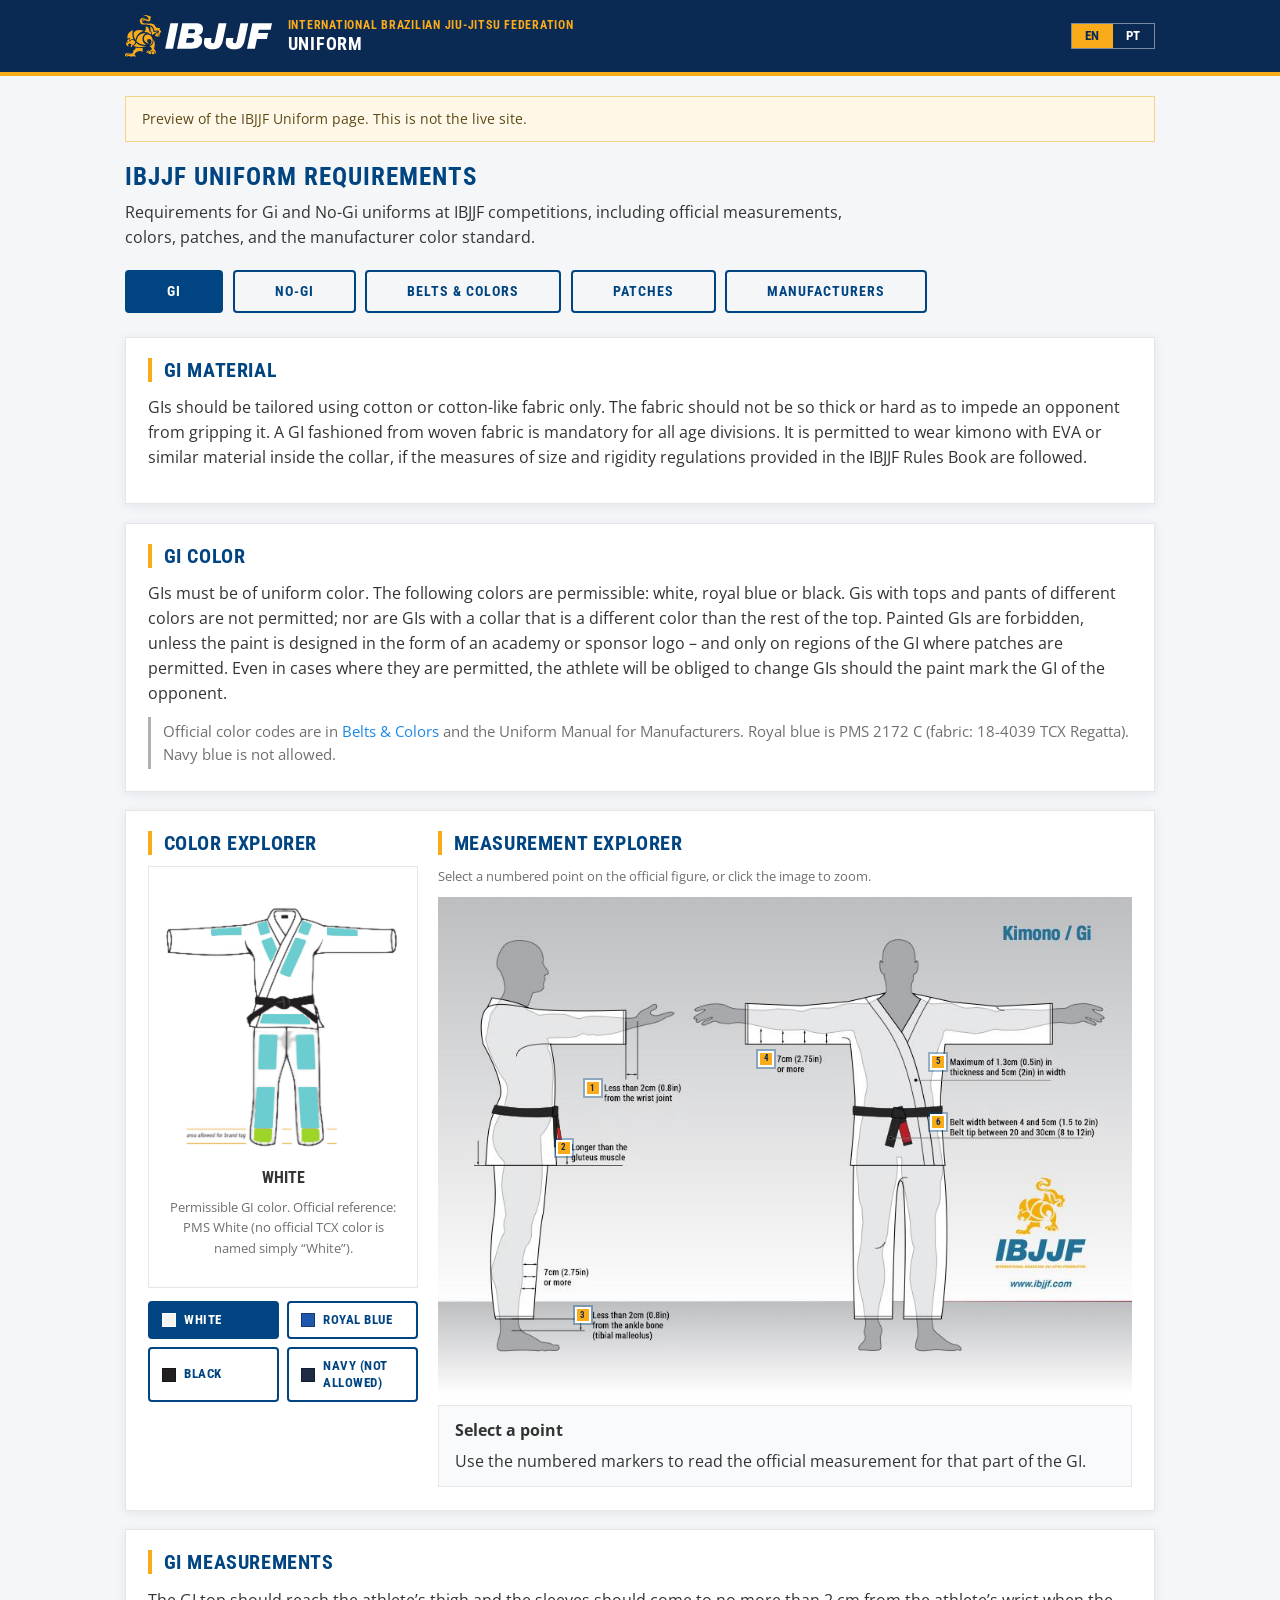
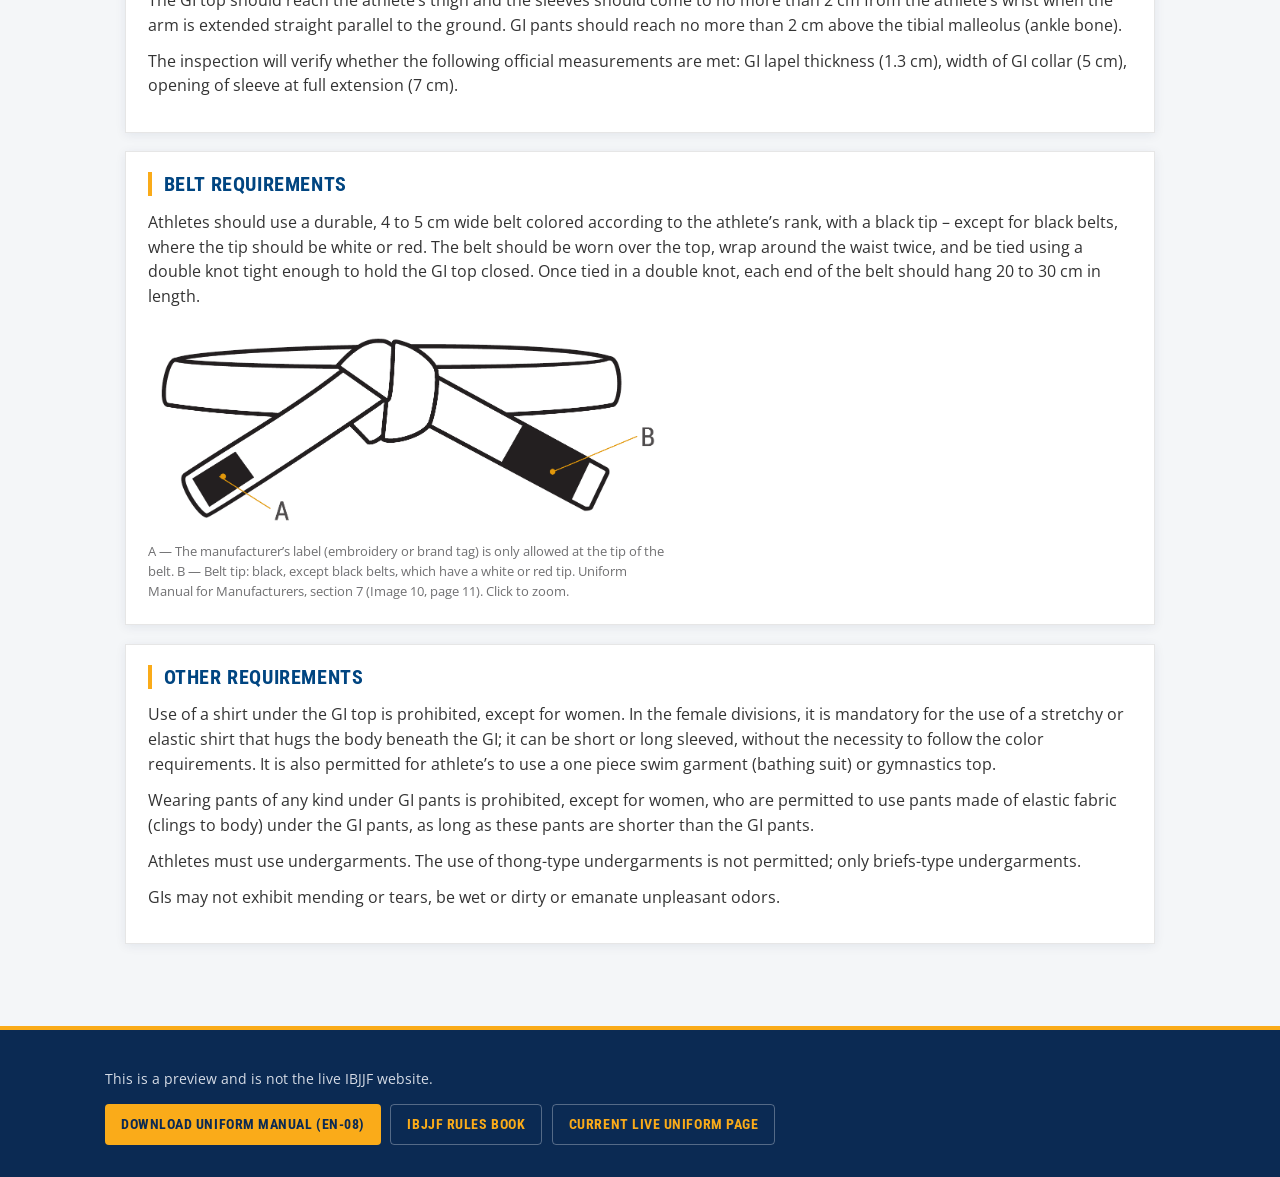
==== index.html @ 62794924 "Center the Patches figure and caption in its card" ====
<!DOCTYPE html>
<html lang="en">
<head>
  <meta charset="utf-8">
  <meta name="viewport" content="width=device-width, initial-scale=1">
  <meta name="robots" content="noindex, nofollow">
  <meta name="description" content="IBJJF Uniform Requirements for Gi and No-Gi competition, including measurements, colors, patches, and the manufacturer color standard.">
  <title>Uniform | IBJJF</title>
  <link rel="alternate" hreflang="pt-BR" href="pt/">
  <link rel="stylesheet" href="assets/fonts/fonts.css?v=20261117-1456">
  <link rel="stylesheet" href="assets/css/styles.css?v=20261117-1456">
</head>
<body>
  <a class="skip" href="#main">Skip to content</a>

  <header class="site-header">
    <div class="header-inner">
      <a class="logo" href="https://ibjjf.com/" title="IBJJF">
        <img src="assets/img/logo-ibjjf.svg?v=20261117-1456" alt="IBJJF">
      </a>
      <div class="header-brand">
        <span class="org">International Brazilian Jiu-Jitsu Federation</span>
        <span class="page">Uniform</span>
      </div>
      <div class="header-actions">
        <div class="lang-switch" role="group" aria-label="Language">
          <span class="lang is-current" lang="en" aria-current="true">EN</span>
          <a class="lang" id="lang-pt" lang="pt-BR" hreflang="pt-BR" href="pt/" title="Ver esta página em português">PT</a>
        </div>
      </div>
    </div>
  </header>

  <main id="main" class="wrap">
    <p class="banner-proto">Preview of the IBJJF Uniform page. This is not the live site.</p>

    <div class="hero">
      <h1 class="page-title">IBJJF Uniform Requirements</h1>
      <p class="lead">Requirements for Gi and No-Gi uniforms at IBJJF competitions, including official measurements, colors, patches, and the manufacturer color standard.</p>
    </div>

    <div class="tabs" role="tablist" aria-label="Uniform sections">
      <button type="button" class="tab" role="tab" data-tab="gi" aria-selected="true" aria-controls="panel-gi" id="tab-gi">Gi</button>
      <button type="button" class="tab" role="tab" data-tab="nogi" aria-selected="false" aria-controls="panel-nogi" id="tab-nogi">No-Gi</button>
      <button type="button" class="tab" role="tab" data-tab="colors" aria-selected="false" aria-controls="panel-colors" id="tab-colors">Belts &amp; Colors</button>
      <button type="button" class="tab" role="tab" data-tab="patches" aria-selected="false" aria-controls="panel-patches" id="tab-patches">Patches</button>
      <button type="button" class="tab" role="tab" data-tab="makers" aria-selected="false" aria-controls="panel-makers" id="tab-makers">Manufacturers</button>
    </div>

    <!-- GI -->
    <section class="panel is-active" id="panel-gi" role="tabpanel" aria-labelledby="tab-gi">
      <article class="card">
        <h2>GI Material</h2>
        <p class="rule">GIs should be tailored using cotton or cotton-like fabric only. The fabric should not be so thick or hard as to impede an opponent from gripping it. A GI fashioned from woven fabric is mandatory for all age divisions. It is permitted to wear kimono with EVA or similar material inside the collar, if the measures of size and rigidity regulations provided in the IBJJF Rules Book are followed.</p>
      </article>

      <article class="card">
        <h2>GI Color</h2>
        <p class="rule">GIs must be of uniform color. The following colors are permissible: white, royal blue or black. Gis with tops and pants of different colors are not permitted; nor are GIs with a collar that is a different color than the rest of the top. Painted GIs are forbidden, unless the paint is designed in the form of an academy or sponsor logo – and only on regions of the GI where patches are permitted. Even in cases where they are permitted, the athlete will be obliged to change GIs should the paint mark the GI of the opponent.</p>
        <p class="note">Official color codes are in <a href="#colors">Belts &amp; Colors</a> and the Uniform Manual for Manufacturers. Royal blue is PMS 2172 C (fabric: 18-4039 TCX Regatta). Navy blue is not allowed.</p>
      </article>

      <div class="gi-explorer" id="gi-explorers">
        <div class="color-explorer">
          <h2>Color explorer</h2>
          <div class="gi-preview" id="gi-preview">
            <div class="gi-color-stage">
              <img id="gi-color-img" src="assets/img/site/gi-patches-white.png?v=20261117-1456" alt="GI drawing in white." data-zoom="assets/img/site/gi-patches-white.png?v=20261117-1456" tabindex="0">
            </div>
            <p id="gi-color-label" style="font-family:var(--font-display);font-weight:700;text-transform:uppercase;margin:.7rem 0 0;">White</p>
            <p id="gi-color-note" class="caption">Permissible GI color. Official reference: PMS White (no official TCX color is named simply “White”).</p>
          </div>
          <div class="belt-row color-buttons">
            <button type="button" class="belt-btn white" data-gi-color="#f4f4f4" data-art="white" data-name="White" data-allowed="true" data-note="Permissible GI color. Official reference: PMS White (no official TCX color is named simply “White”)." aria-pressed="true">White</button>
            <button type="button" class="belt-btn blue" data-gi-color="#2056AE" data-art="royal" data-name="Royal Blue" data-allowed="true" data-note="Permissible GI color. Official reference: Royal Blue — PMS 2172 C (fabric: 18-4039 TCX Regatta).">Royal Blue</button>
            <button type="button" class="belt-btn black" data-gi-color="#232020" data-art="black" data-name="Black" data-allowed="true" data-note="Permissible GI color. Official reference: Pantone 19-4003 TCX Black Onyx.">Black</button>
            <button type="button" class="belt-btn navy" data-gi-color="#1F2A44" data-art="navy" data-name="Navy Blue (not allowed)" data-allowed="false" data-note="Navy blue is not allowed. Official blue is Royal Blue — PMS 2172 C.">Navy (not allowed)</button>
          </div>
        </div>

        <div class="measure-explorer">
          <h2>Measurement explorer</h2>
          <p class="caption">Select a numbered point on the official figure, or click the image to zoom.</p>
          <div class="measure-map">
            <img src="assets/img/site/gi-measurements.jpg?v=20261117-1456" alt="Official GI measurement figure: sleeve, collar, belt, jacket length and ankle distances." data-zoom="assets/img/site/gi-measurements.jpg?v=20261117-1456" tabindex="0">
            <button type="button" class="hotspot" style="left:24.01%;top:38.43%;" data-measure="wrist" aria-pressed="false" title="Sleeves at the wrist">1</button>
            <button type="button" class="hotspot" style="left:19.84%;top:50.47%;" data-measure="length" aria-pressed="false" title="Jacket length">2</button>
            <button type="button" class="hotspot" style="left:22.55%;top:84.17%;" data-measure="ankle" aria-pressed="false" title="Pants at the ankle">3</button>
            <button type="button" class="hotspot" style="left:49.04%;top:32.52%;" data-measure="sleeve" aria-pressed="false" title="Sleeve opening">4</button>
            <button type="button" class="hotspot" style="left:73.84%;top:33.15%;" data-measure="collar" aria-pressed="false" title="Collar and lapel">5</button>
            <button type="button" class="hotspot" style="left:73.84%;top:45.28%;" data-measure="belt" aria-pressed="false" title="Belt">6</button>
          </div>
          <div class="measure-detail" id="measure-detail">
            <strong id="measure-title">Select a point</strong>
            <p id="measure-text" class="rule" style="margin:.35rem 0 0;">Use the numbered markers to read the official measurement for that part of the GI.</p>
          </div>
        </div>
      </div>

      <article class="card">
        <h2>GI Measurements</h2>
        <p class="rule">The GI top should reach the athlete’s thigh and the sleeves should come to no more than 2 cm from the athlete’s wrist when the arm is extended straight parallel to the ground. GI pants should reach no more than 2 cm above the tibial malleolus (ankle bone).</p>
        <p class="rule">The inspection will verify whether the following official measurements are met: GI lapel thickness (1.3 cm), width of GI collar (5 cm), opening of sleeve at full extension (7 cm).</p>
      </article>

      <article class="card">
        <h2>Belt requirements</h2>
        <p class="rule">Athletes should use a durable, 4 to 5 cm wide belt colored according to the athlete’s rank, with a black tip – except for black belts, where the tip should be white or red. The belt should be worn over the top, wrap around the waist twice, and be tied using a double knot tight enough to hold the GI top closed. Once tied in a double knot, each end of the belt should hang 20 to 30 cm in length.</p>
        <figure class="media-fig" style="max-width:520px;margin-top:1rem;">
          <img src="assets/img/pdf/belt-manual.png?v=20261117-1456" alt="Belt knot diagram: manufacturer label only at the tip (A); black tip with white or red end (B)." data-zoom="assets/img/pdf/belt-manual.png?v=20261117-1456" tabindex="0">
          <figcaption class="caption">A — The manufacturer’s label (embroidery or brand tag) is only allowed at the tip of the belt. B — Belt tip: black, except black belts, which have a white or red tip. Uniform Manual for Manufacturers, section 7 (Image 10, page 11). Click to zoom.</figcaption>
        </figure>
      </article>

      <article class="card">
        <h2>Other Requirements</h2>
        <p class="rule">Use of a shirt under the GI top is prohibited, except for women. In the female divisions, it is mandatory for the use of a stretchy or elastic shirt that hugs the body beneath the GI; it can be short or long sleeved, without the necessity to follow the color requirements. It is also permitted for athlete’s to use a one piece swim garment (bathing suit) or gymnastics top.</p>
        <p class="rule">Wearing pants of any kind under GI pants is prohibited, except for women, who are permitted to use pants made of elastic fabric (clings to body) under the GI pants, as long as these pants are shorter than the GI pants.</p>
        <p class="rule">Athletes must use undergarments. The use of thong-type undergarments is not permitted; only briefs-type undergarments.</p>
        <p class="rule">GIs may not exhibit mending or tears, be wet or dirty or emanate unpleasant odors.</p>
      </article>
    </section>

    <!-- NO-GI -->
    <section class="panel" id="panel-nogi" role="tabpanel" aria-labelledby="tab-nogi">
      <article class="card">
        <h2>Shirts and Rash Guards</h2>
        <p class="rule">Both genders must wear a shirt of elastic material (skin tight) long enough to cover the torso all the way to the waistband of the shorts, colored black, white, or black and white, and, for colored belts (grey, yellow, orange, green, blue, purple and brown), with at least 10% of the rank color (belt) to which the athlete belongs. The rank color must be placed so that the athlete’s rank (belt) can be clearly identified whether the athlete is seen from the front or from the back. Shirts 100% the color of the athlete’s rank (belt) are also permitted.</p>
        <p class="rule">White belts: predominantly white (more than 50% of the surface); the only secondary color allowed is black.</p>
        <p class="rule">Black belts: predominantly black (more than 50% of the surface); the only secondary color allowed is white.</p>
        <p class="rule">Note: For black belts a small red area will be tolerated, but must not de-characterize the athlete’s rank color.</p>
        <p class="cite">Art. 8.1.16.</p>
      </article>

      <article class="card">
        <h2>Select a belt</h2>
        <p class="caption">Choose a rank to see the allowed No-Gi rash guard colors and the official rule for that belt.</p>
        <div class="belt-row" role="group" aria-label="Belt rank">
          <button type="button" class="belt-btn white" data-belt="white" aria-pressed="false">White</button>
          <button type="button" class="belt-btn grey" data-belt="grey" aria-pressed="false">Grey</button>
          <button type="button" class="belt-btn yellow" data-belt="yellow" aria-pressed="false">Yellow</button>
          <button type="button" class="belt-btn orange" data-belt="orange" aria-pressed="false">Orange</button>
          <button type="button" class="belt-btn green" data-belt="green" aria-pressed="false">Green</button>
          <button type="button" class="belt-btn blue" data-belt="blue" aria-pressed="true">Blue</button>
          <button type="button" class="belt-btn purple" data-belt="purple" aria-pressed="false">Purple</button>
          <button type="button" class="belt-btn brown" data-belt="brown" aria-pressed="false">Brown</button>
          <button type="button" class="belt-btn black" data-belt="black" aria-pressed="false">Black</button>
        </div>
        <div class="belt-result">
          <figure class="media-fig">
            <img id="belt-photo" class="belt-photo" src="assets/img/nogi/en_blue.jpg?v=20261117-1456" alt="Example No-Gi rash guard colors for a blue belt" data-zoom="assets/img/nogi/en_blue.jpg?v=20261117-1456" tabindex="0">
            <figcaption class="caption">Example photos. Click to zoom. Official color codes are in Belts &amp; Colors.</figcaption>
          </figure>
          <div>
            <h3 id="belt-title">Blue belt — No-Gi rash guard</h3>
            <p class="rule" id="belt-rule"></p>
            <div class="allowed-chips" id="belt-chips"></div>
          </div>
        </div>
      </article>

      <article class="card">
        <h2>Shorts length (men and women)</h2>
        <p class="rule">Shorts (men and women): must not be longer than the knee, and the bottom of the shorts must be no more than 15 cm above the middle of the knee. For kids divisions, the shorts must cover at least halfway down the thigh.</p>
        <p class="cite">Art. 8.1.16.</p>
        <div class="shorts-row" style="margin-top:1rem;">
          <figure class="media-fig">
            <img src="assets/img/site/no-gi-garment.jpg?v=20261117-1456" alt="Official No-Gi garment figure, side and back, with shorts-length measurements: must not be longer than the knee; no more than 15 cm above the middle of the knee; kids: at least halfway down the thigh." data-zoom="assets/img/site/no-gi-garment.jpg?v=20261117-1456" tabindex="0">
            <figcaption class="caption">Official IBJJF No-Gi figure. Click to zoom.</figcaption>
          </figure>
          <div>
            <h3>Shorts length</h3>
            <p class="rule">Shorts must not be longer than the knee, and the bottom of the shorts must be no more than 15 cm above the middle of the knee. For kids divisions, the shorts must cover at least halfway down the thigh.</p>
            <p class="cite">Art. 8.1.16.</p>
          </div>
        </div>
      </article>

      <div class="grid-2">
        <article class="card">
          <h2>Shorts for men</h2>
          <p class="rule">Board shorts colored black, white, black and white, and/or the color of the rank (belt) to which the athlete belongs, without pockets or with the pockets stitched completely shut, without buttons, exposed drawstrings, zippers or any form of plastic or metal that could present a risk to the opponent.</p>
          <p class="rule">Length: must not be longer than the knee, and the bottom of the shorts must be no more than 15 cm above the middle of the knee. For kids divisions, the shorts must cover at least halfway down the thigh.</p>
          <p class="rule">Also permitted are compression pants (skin-tight spats) and/or compression shorts made of elastic material (skin tight), worn beneath the shorts, in the colors black, white, black and white, and/or the color of the rank (belt) to which the athlete belongs.</p>
        </article>
        <article class="card">
          <h2>Shorts, compression shorts and pants for women</h2>
          <p class="rule">Shorts, compression pants (skin-tight spats) and/or compression shorts colored black, white, black and white, and/or the color of the rank (belt) to which the athlete belongs. The shorts must not have pockets or have the pockets stitched completely shut, must not have buttons, zippers or any kind of plastic or metal that could present a risk to the opponent.</p>
          <p class="rule">Length: must not be longer than the knee, and the bottom of the shorts must be no more than 15 cm above the middle of the knee. For kids divisions, the shorts must cover at least halfway down the thigh.</p>
        </article>
      </div>

      <article class="card">
        <h2>Fabric (Uniform Manual for Manufacturers)</h2>
        <p class="rule">Rash guards are polyester and spandex.</p>
        <p class="note">This fabric specification is from the Uniform Manual for Manufacturers. Manufacturers must match the official color standard on the rash guard’s polyester (see Belts &amp; Colors and the Manufacturers tab).</p>
      </article>
    </section>

    <!-- BELTS & COLORS -->
    <section class="panel" id="panel-colors" role="tabpanel" aria-labelledby="tab-colors">
      <article class="card">
        <h2>Official colors</h2>
        <p class="rule">Official color references are published in the Uniform Manual for Manufacturers. Royal blue is PMS 2172 C; the closest official Cotton TCX is 18-4039 TCX Regatta, used as the fabric reference. Other colors use official Pantone Fashion, Home + Interiors Cotton (TCX) codes. On-screen swatches are approximate; the physical standard is the reference.</p>
        <p class="rule">Rash guards are polyester and spandex. Manufacturers must match the official colour standard on the rash guard’s polyester, by lab dip / approval against the physical standard. Navy Blue is not allowed. White remains PMS White (no official TCX colour is named simply “White”).</p>
        <div class="swatches" style="margin-top:1rem;">
          <div class="swatch-card">
            <div class="chip-block" style="background:#f4f4f4;border:1px solid #ddd;"></div>
            <div class="meta"><p class="name">White</p><p class="code">PMS White</p></div>
          </div>
          <div class="swatch-card">
            <div class="chip-block" style="background:#2056AE;"></div>
            <div class="meta"><p class="name">Royal Blue</p><p class="code">PMS 2172 C<br>fabric: 18-4039 TCX Regatta</p></div>
          </div>
          <div class="swatch-card denied">
            <div class="chip-block" style="background:#1F2A44;"></div>
            <div class="meta"><p class="name">Navy Blue</p><p class="code">Not allowed</p></div>
          </div>
          <div class="swatch-card">
            <div class="chip-block" style="background:#232020;"></div>
            <div class="meta"><p class="name">Black Onyx</p><p class="code">19-4003 TCX</p></div>
          </div>
          <div class="swatch-card">
            <div class="chip-block" style="background:#7b7979;"></div>
            <div class="meta"><p class="name">Silent Storm (Grey)</p><p class="code">17-1508 TCX</p></div>
          </div>
          <div class="swatch-card">
            <div class="chip-block" style="background:#fabc09;"></div>
            <div class="meta"><p class="name">Spectra Yellow</p><p class="code">14-0957 TCX</p></div>
          </div>
          <div class="swatch-card">
            <div class="chip-block" style="background:#f25c19;"></div>
            <div class="meta"><p class="name">Puffin’s Bill (Orange)</p><p class="code">16-1363 TCX</p></div>
          </div>
          <div class="swatch-card">
            <div class="chip-block" style="background:#2a9949;"></div>
            <div class="meta"><p class="name">Kelly Green</p><p class="code">16-6138 TCX</p></div>
          </div>
          <div class="swatch-card">
            <div class="chip-block" style="background:#7f389f;"></div>
            <div class="meta"><p class="name">Bright Violet</p><p class="code">19-3438 TCX</p></div>
          </div>
          <div class="swatch-card">
            <div class="chip-block" style="background:#775024;"></div>
            <div class="meta"><p class="name">Monk’s Robe (Brown)</p><p class="code">18-1048 TCX</p></div>
          </div>
        </div>
        <p class="cite">Same official color standard for Gi colors (white, royal blue, black) and for No-Gi rank colors, matched on polyester for rash guards. Royal blue is PMS 2172 C (fabric: 18-4039 TCX Regatta).</p>
      </article>

      <article class="card">
        <h2>No-Gi rash guard — rules by belt</h2>
        <ul class="rules">
          <li><strong>White belts:</strong> predominantly white (more than 50% of the surface); the only secondary color allowed is black.</li>
          <li><strong>Colored belts (grey, yellow, orange, green, blue, purple and brown):</strong> black, white, or black and white, with at least 10% of the rank color, placed so the rank can be clearly identified from the front or the back. Shirts 100% the belt color are also permitted.</li>
          <li><strong>Black belts:</strong> predominantly black (more than 50% of the surface); the only secondary color allowed is white. A small red area will be tolerated, but must not de-characterize the athlete’s rank color.</li>
        </ul>
        <p class="note">Use the belt selector on the <a href="#nogi">No-Gi</a> tab to see example photos for each rank.</p>
      </article>
    </section>

    <!-- PATCHES -->
    <section class="panel" id="panel-patches" role="tabpanel" aria-labelledby="tab-patches">
      <article class="card">
        <h2>Patches</h2>
        <p class="rule">Patches may only be affixed in authorized regions of the GI, as depicted in the IBJJF Rules Book. They should be of cotton fabric and properly seamed. All patches unseamed or in unauthorized regions of the GI will be removed by the GI inspectors.</p>
        <p class="rule">The patch must be 15 cm distance from the edge of the pants.</p>
        <p class="rule">Painted GIs are forbidden, unless the paint is designed in the form of an academy or sponsor logo – and only on regions of the GI where patches are permitted. Even in cases where they are permitted, the athlete will be obliged to change GIs should the paint mark the GI of the opponent.</p>
        <figure class="media-fig" style="margin:1rem auto 0;max-width:820px;text-align:center;">
          <img src="assets/img/pdf/patches-manual.png?v=20261117-1456" alt="Manufacturer line-art of authorized patch areas, including brand-tag zone at the pants hem and 15 cm distance from the edge of the pants." data-zoom="assets/img/pdf/patches-manual.png?v=20261117-1456" tabindex="0">
          <figcaption class="caption">Line art from the Uniform Manual for Manufacturers, including the brand-tag area and the 15 cm distance from the edge of the pants. Click to zoom.</figcaption>
        </figure>
      </article>
    </section>

    <!-- MANUFACTURERS -->
    <section class="panel" id="panel-makers" role="tabpanel" aria-labelledby="tab-makers">
      <article class="card">
        <h2>Uniform Manual for Manufacturers</h2>
        <p class="rule">The manual sets construction details, labeling, patch areas, and the official color standard for approved uniforms.</p>
        <p class="rule">Rash guards are polyester and spandex. Manufacturers must match the official colour standard on the rash guard’s polyester, by lab dip / approval against the physical standard. Royal blue is PMS 2172 C (fabric: 18-4039 TCX Regatta). Other colours use official Pantone Fashion, Home + Interiors Cotton (TCX) codes. Navy Blue is not allowed. Swatches are approximate; the physical standard is the reference. White remains PMS White (no official TCX colour is named simply “White”).</p>
        <p class="note">Athlete-facing inspection measurements on the Gi tab follow the IBJJF Rules Book and the public Uniform page (lapel thickness 1.3 cm, collar width 5 cm, sleeve opening 7 cm). Construction diagrams below are from the manufacturer manual.</p>
        <p style="margin:1rem 0 0;">
          <a class="btn btn-gold" href="assets/pdf/IBJJF-manual-uniforme-EN-08-final.pdf?v=20261117-1456">Download Uniform Manual (EN-08)</a>
        </p>
      </article>

      <div class="grid-2">
        <figure class="card media-fig">
          <img src="assets/img/pdf/gi-measures-manual.png?v=20261117-1456" alt="Manufacturer GI measurement figures, side and front." data-zoom="assets/img/pdf/gi-measures-manual.png?v=20261117-1456" tabindex="0">
          <figcaption class="caption">Measurement figures from the manufacturer manual. Click to zoom.</figcaption>
        </figure>
        <figure class="card media-fig">
          <img src="assets/img/pdf/reinforcement.png?v=20261117-1456" alt="GI reinforcement construction diagram from the manufacturer manual." data-zoom="assets/img/pdf/reinforcement.png?v=20261117-1456" tabindex="0">
          <figcaption class="caption">Reinforcement. Click to zoom.</figcaption>
        </figure>
        <figure class="card media-fig">
          <img src="assets/img/pdf/pants-construction.png?v=20261117-1456" alt="GI pants construction diagram from the manufacturer manual." data-zoom="assets/img/pdf/pants-construction.png?v=20261117-1456" tabindex="0">
          <figcaption class="caption">Pants construction. Click to zoom.</figcaption>
        </figure>
        <figure class="card media-fig">
          <img src="assets/img/pdf/label-jacket.png?v=20261117-1456" alt="Required jacket label placement from the manufacturer manual." data-zoom="assets/img/pdf/label-jacket.png?v=20261117-1456" tabindex="0">
          <figcaption class="caption">Jacket label. Click to zoom.</figcaption>
        </figure>
        <figure class="card media-fig">
          <img src="assets/img/pdf/label-pants.png?v=20261117-1456" alt="Required pants label placement from the manufacturer manual." data-zoom="assets/img/pdf/label-pants.png?v=20261117-1456" tabindex="0">
          <figcaption class="caption">Pants label. Click to zoom.</figcaption>
        </figure>
        <figure class="card media-fig">
          <img src="assets/img/pdf/belt-manual.png?v=20261117-1456" alt="Belt diagram (Image 10): A is the manufacturer’s label at the tip; B is the belt tip." data-zoom="assets/img/pdf/belt-manual.png?v=20261117-1456" tabindex="0">
          <figcaption class="caption">A — The manufacturer’s label (embroidery or brand tag) is only allowed at the tip of the belt. B — Belt tip: black, except black belts, which have a white or red tip. Uniform Manual for Manufacturers, section 7 (Image 10, page 11). Click to zoom.</figcaption>
        </figure>
      </div>
    </section>
  </main>

  <footer class="site-footer">
    <div class="inner">
      <p>This is a preview and is not the live IBJJF website.</p>
      <div class="downloads">
        <a class="btn btn-gold" href="assets/pdf/IBJJF-manual-uniforme-EN-08-final.pdf?v=20261117-1456">Download Uniform Manual (EN-08)</a>
        <a class="btn btn-ghost" href="https://ibjjf.com/books-videos">IBJJF Rules Book</a>
        <a class="btn btn-ghost" href="https://ibjjf.com/uniform">Current live Uniform page</a>
      </div>
    </div>
  </footer>

  <div class="lightbox" id="lightbox" role="dialog" aria-modal="true" aria-label="Zoomed image">
    <button type="button" class="close" id="lightbox-close" aria-label="Close">&times;</button>
    <img id="lightbox-img" alt="">
  </div>

  <!-- Reviewer-only notes are in REVIEWER-NOTES.md (not linked on the page). -->
  <script src="assets/js/app.js?v=20261117-1456"></script>
</body>
</html>
---- assets/fonts/fonts.css ----
/* latin-ext */
@font-face {
  font-family: 'Open Sans';
  font-style: normal;
  font-weight: 400;
  font-stretch: 100%;
  font-display: swap;
  src: url(OpenSans-latin-ext.woff2?v=20261117-1456) format('woff2');
  unicode-range: U+0100-02BA, U+02BD-02C5, U+02C7-02CC, U+02CE-02D7, U+02DD-02FF, U+0304, U+0308, U+0329, U+1D00-1DBF, U+1E00-1E9F, U+1EF2-1EFF, U+2020, U+20A0-20AB, U+20AD-20C4, U+2113, U+2C60-2C7F, U+A720-A7FF;
}
/* latin */
@font-face {
  font-family: 'Open Sans';
  font-style: normal;
  font-weight: 400;
  font-stretch: 100%;
  font-display: swap;
  src: url(OpenSans-latin.woff2?v=20261117-1456) format('woff2');
  unicode-range: U+0000-00FF, U+0131, U+0152-0153, U+02BB-02BC, U+02C6, U+02DA, U+02DC, U+0304, U+0308, U+0329, U+2000-206F, U+20AC, U+2122, U+2191, U+2193, U+2212, U+2215, U+FEFF, U+FFFD;
}
/* latin-ext */
@font-face {
  font-family: 'Open Sans';
  font-style: normal;
  font-weight: 600;
  font-stretch: 100%;
  font-display: swap;
  src: url(OpenSans-latin-ext.woff2?v=20261117-1456) format('woff2');
  unicode-range: U+0100-02BA, U+02BD-02C5, U+02C7-02CC, U+02CE-02D7, U+02DD-02FF, U+0304, U+0308, U+0329, U+1D00-1DBF, U+1E00-1E9F, U+1EF2-1EFF, U+2020, U+20A0-20AB, U+20AD-20C4, U+2113, U+2C60-2C7F, U+A720-A7FF;
}
/* latin */
@font-face {
  font-family: 'Open Sans';
  font-style: normal;
  font-weight: 600;
  font-stretch: 100%;
  font-display: swap;
  src: url(OpenSans-latin.woff2?v=20261117-1456) format('woff2');
  unicode-range: U+0000-00FF, U+0131, U+0152-0153, U+02BB-02BC, U+02C6, U+02DA, U+02DC, U+0304, U+0308, U+0329, U+2000-206F, U+20AC, U+2122, U+2191, U+2193, U+2212, U+2215, U+FEFF, U+FFFD;
}
/* latin-ext */
@font-face {
  font-family: 'Open Sans';
  font-style: normal;
  font-weight: 700;
  font-stretch: 100%;
  font-display: swap;
  src: url(OpenSans-latin-ext.woff2?v=20261117-1456) format('woff2');
  unicode-range: U+0100-02BA, U+02BD-02C5, U+02C7-02CC, U+02CE-02D7, U+02DD-02FF, U+0304, U+0308, U+0329, U+1D00-1DBF, U+1E00-1E9F, U+1EF2-1EFF, U+2020, U+20A0-20AB, U+20AD-20C4, U+2113, U+2C60-2C7F, U+A720-A7FF;
}
/* latin */
@font-face {
  font-family: 'Open Sans';
  font-style: normal;
  font-weight: 700;
  font-stretch: 100%;
  font-display: swap;
  src: url(OpenSans-latin.woff2?v=20261117-1456) format('woff2');
  unicode-range: U+0000-00FF, U+0131, U+0152-0153, U+02BB-02BC, U+02C6, U+02DA, U+02DC, U+0304, U+0308, U+0329, U+2000-206F, U+20AC, U+2122, U+2191, U+2193, U+2212, U+2215, U+FEFF, U+FFFD;
}
/* latin-ext */
@font-face {
  font-family: 'Roboto Condensed';
  font-style: normal;
  font-weight: 400;
  font-display: swap;
  src: url(RobotoCondensed-latin-ext.woff2?v=20261117-1456) format('woff2');
  unicode-range: U+0100-02BA, U+02BD-02C5, U+02C7-02CC, U+02CE-02D7, U+02DD-02FF, U+0304, U+0308, U+0329, U+1D00-1DBF, U+1E00-1E9F, U+1EF2-1EFF, U+2020, U+20A0-20AB, U+20AD-20C4, U+2113, U+2C60-2C7F, U+A720-A7FF;
}
/* latin */
@font-face {
  font-family: 'Roboto Condensed';
  font-style: normal;
  font-weight: 400;
  font-display: swap;
  src: url(RobotoCondensed-latin.woff2?v=20261117-1456) format('woff2');
  unicode-range: U+0000-00FF, U+0131, U+0152-0153, U+02BB-02BC, U+02C6, U+02DA, U+02DC, U+0304, U+0308, U+0329, U+2000-206F, U+20AC, U+2122, U+2191, U+2193, U+2212, U+2215, U+FEFF, U+FFFD;
}
/* latin-ext */
@font-face {
  font-family: 'Roboto Condensed';
  font-style: normal;
  font-weight: 700;
  font-display: swap;
  src: url(RobotoCondensed-latin-ext.woff2?v=20261117-1456) format('woff2');
  unicode-range: U+0100-02BA, U+02BD-02C5, U+02C7-02CC, U+02CE-02D7, U+02DD-02FF, U+0304, U+0308, U+0329, U+1D00-1DBF, U+1E00-1E9F, U+1EF2-1EFF, U+2020, U+20A0-20AB, U+20AD-20C4, U+2113, U+2C60-2C7F, U+A720-A7FF;
}
/* latin */
@font-face {
  font-family: 'Roboto Condensed';
  font-style: normal;
  font-weight: 700;
  font-display: swap;
  src: url(RobotoCondensed-latin.woff2?v=20261117-1456) format('woff2');
  unicode-range: U+0000-00FF, U+0131, U+0152-0153, U+02BB-02BC, U+02C6, U+02DA, U+02DC, U+0304, U+0308, U+0329, U+2000-206F, U+20AC, U+2122, U+2191, U+2193, U+2212, U+2215, U+FEFF, U+FFFD;
}
/* latin-ext */
@font-face {
  font-family: 'Roboto Condensed';
  font-style: normal;
  font-weight: 800;
  font-display: swap;
  src: url(RobotoCondensed-latin-ext.woff2?v=20261117-1456) format('woff2');
  unicode-range: U+0100-02BA, U+02BD-02C5, U+02C7-02CC, U+02CE-02D7, U+02DD-02FF, U+0304, U+0308, U+0329, U+1D00-1DBF, U+1E00-1E9F, U+1EF2-1EFF, U+2020, U+20A0-20AB, U+20AD-20C4, U+2113, U+2C60-2C7F, U+A720-A7FF;
}
/* latin */
@font-face {
  font-family: 'Roboto Condensed';
  font-style: normal;
  font-weight: 800;
  font-display: swap;
  src: url(RobotoCondensed-latin.woff2?v=20261117-1456) format('woff2');
  unicode-range: U+0000-00FF, U+0131, U+0152-0153, U+02BB-02BC, U+02C6, U+02DA, U+02DC, U+0304, U+0308, U+0329, U+2000-206F, U+20AC, U+2122, U+2191, U+2193, U+2212, U+2215, U+FEFF, U+FFFD;
}
---- assets/css/styles.css ----
/* IBJJF Uniform page — tokens from the IBJJF design system (ibjjf.com). */
:root {
  --ibjjf-primary: #004581;
  --ibjjf-secondary: #1c88e6;
  --ibjjf-accent: #faab19;
  --ibjjf-darkest: #0b2a53;
  --ibjjf-white: #fefefe;
  --ibjjf-text: #333333;
  --ibjjf-muted: #707072;
  --ibjjf-gray: #e6e6e6;
  --ibjjf-divider: #b0b0b0;
  --ibjjf-inactive: #bebebe;
  --ibjjf-bg: #f4f6f8;
  --ibjjf-card: #ffffff;
  --container: 1070px;
  --header-h: 72px;
  --radius: 0;
  --shadow: 0 2px 10px rgba(11, 42, 83, 0.08);
  --font-display: "Roboto Condensed", "Arial Narrow", Arial, sans-serif;
  --font-body: "Open Sans", Arial, Helvetica, sans-serif;
}

*, *::before, *::after { box-sizing: border-box; }
html { scroll-behavior: smooth; }
body {
  margin: 0;
  background: var(--ibjjf-bg);
  color: var(--ibjjf-text);
  font-family: var(--font-body);
  font-size: 1rem;
  line-height: 1.55;
}
img { max-width: 100%; height: auto; display: block; }
button, select { font: inherit; }
a { color: var(--ibjjf-secondary); text-decoration: none; }
a:hover { text-decoration: underline; }

.skip {
  position: absolute; left: -999px; top: 0;
  background: var(--ibjjf-darkest); color: #fff; padding: .5rem 1rem; z-index: 200;
}
.skip:focus { left: 8px; top: 8px; }

/* Header: sticky navy, 4px gold bottom */
.site-header {
  position: sticky; top: 0; z-index: 50;
  background: var(--ibjjf-darkest);
  border-bottom: 4px solid var(--ibjjf-accent);
  color: var(--ibjjf-white);
}
.header-inner {
  max-width: var(--container);
  margin: 0 auto;
  min-height: var(--header-h);
  display: flex; align-items: center; gap: 1rem;
  padding: .65rem 1.25rem;
}
.logo { display: flex; align-items: center; flex-shrink: 0; }
.logo img { height: 42px; width: auto; }
.header-brand { display: flex; flex-direction: column; line-height: 1.15; }
.header-brand .org {
  font-family: var(--font-display);
  font-weight: 700; letter-spacing: .06em; font-size: .78rem;
  color: var(--ibjjf-accent); text-transform: uppercase;
}
.header-brand .page {
  font-family: var(--font-display);
  font-weight: 700; font-size: 1.15rem; letter-spacing: .04em;
  text-transform: uppercase; color: #fff;
}
.header-actions { margin-left: auto; display: flex; align-items: center; gap: .75rem; flex-wrap: wrap; }

.chip {
  display: inline-flex; align-items: center; gap: .35rem;
  background: rgba(254,254,254,.1);
  border: 1px solid rgba(254,254,254,.25);
  color: #fff; border-radius: 0;
  padding: .28rem .75rem;
  font-family: var(--font-display);
  font-size: .8rem; font-weight: 700; letter-spacing: .03em;
  text-transform: uppercase;
}


.wrap { max-width: var(--container); margin: 0 auto; padding: 1.25rem 1.25rem 3rem; }

.hero { margin: .5rem 0 1.25rem; }
.page-title {
  font-family: var(--font-display);
  font-weight: 700; font-size: 25px; line-height: 1.2;
  letter-spacing: .04em; text-transform: uppercase;
  color: var(--ibjjf-primary); margin: 0 0 .5rem;
}
.lead { margin: 0 0 1rem; color: var(--ibjjf-text); max-width: 46rem; }
.lead .muted { color: var(--ibjjf-muted); }

.banner-proto {
  background: #fff8e8; border: 1px solid #f0d48a; border-radius: 0;
  padding: .7rem 1rem; font-size: .88rem; color: #5a4a16; margin: 0 0 1.25rem;
}

/* Tabs: same look as the site's outline buttons (.btn-outline-primary on ibjjf.com) */
.tabs {
  display: flex; flex-wrap: wrap; gap: .6rem;
  margin: 0 0 1.5rem;
}
.tab {
  appearance: none; cursor: pointer; white-space: nowrap;
  display: inline-block; text-align: center; vertical-align: middle;
  background: transparent; color: var(--ibjjf-primary);
  border: 2px solid var(--ibjjf-primary); border-radius: 4px;
  padding: 9px 40px;
  font-family: var(--font-display); font-weight: 700; font-size: .875rem; line-height: 1.5;
  letter-spacing: 1px; text-transform: uppercase;
  transition: color .15s ease-in-out, background-color .15s ease-in-out, border-color .15s ease-in-out, box-shadow .15s ease-in-out;
}
.tab:hover, .tab[aria-selected="true"] { background-color: var(--ibjjf-primary); color: #fefefe; border-color: var(--ibjjf-primary); }
.tab:focus { outline: 0; box-shadow: 0 0 0 .2rem rgba(0,69,129,.25); }

.panel { display: none; }
.panel.is-active { display: block; }

.card {
  background: var(--ibjjf-card);
  border: 1px solid var(--ibjjf-gray);
  border-radius: 0;
  box-shadow: var(--shadow);
  padding: 1.25rem 1.4rem 1.4rem;
  margin: 0 0 1.15rem;
}
h2 {
  font-family: var(--font-display);
  font-weight: 700; font-size: 1.25rem; line-height: 1.2;
  letter-spacing: .03em; text-transform: uppercase;
  color: var(--ibjjf-primary);
  border-left: 4px solid var(--ibjjf-accent);
  padding-left: .7rem; margin: 0 0 .85rem;
}
h3 {
  font-family: var(--font-display);
  font-weight: 700; font-size: 1.05rem; line-height: 1.2;
  letter-spacing: .03em; text-transform: uppercase;
  color: var(--ibjjf-darkest); margin: 1.1rem 0 .5rem;
}
.rule { margin: 0 0 .7rem; }
ul.rules, ol.rules { margin: 0 0 .85rem; padding-left: 1.2rem; }
ul.rules li, ol.rules li { margin: 0 0 .4rem; }
.note {
  font-size: .92rem; color: var(--ibjjf-muted);
  border-left: 3px solid var(--ibjjf-divider);
  padding: .2rem 0 .2rem .75rem; margin: .6rem 0 0;
}
.cite { font-size: .82rem; color: var(--ibjjf-muted); margin: .6rem 0 0; }


/* Layout helpers */
.grid-2 { display: grid; grid-template-columns: 1fr 1fr; gap: 1.15rem; }
.grid-3 { display: grid; grid-template-columns: 1fr 1fr 1fr; gap: 1rem; }
.media-fig { margin: 0; }
.media-fig img, .media-fig svg { width: 100%; border-radius: 0; background: #fff; cursor: zoom-in; }
.caption { font-size: .82rem; color: var(--ibjjf-muted); margin-top: .4rem; }

/* Belt selector */
.belt-row {
  display: grid; grid-template-columns: repeat(3, minmax(0, 1fr)); gap: .5rem; margin: 0 0 1rem;
}
.color-buttons { grid-template-columns: repeat(2, minmax(0, 1fr)); }
@media (min-width: 1040px) {
  .belt-row:not(.color-buttons) { grid-template-columns: repeat(9, minmax(0, 1fr)); }
}
.belt-btn {
  --sw: transparent;
  appearance: none; cursor: pointer;
  display: flex; align-items: center; justify-content: flex-start; gap: .5rem; text-align: left;
  width: 100%; min-width: 0; white-space: nowrap; overflow: hidden;
  background: transparent; color: var(--ibjjf-primary);
  border: 2px solid var(--ibjjf-primary); border-radius: 4px;
  padding: 9px 0 9px 12px;
  font-family: var(--font-display); font-weight: 700; font-size: .8125rem; line-height: 1.5;
  letter-spacing: .5px; text-transform: uppercase;
  transition: color .15s ease-in-out, background-color .15s ease-in-out, border-color .15s ease-in-out, box-shadow .15s ease-in-out;
}
.belt-btn::before {
  content: ""; flex: 0 0 auto; width: 14px; height: 14px;
  background: var(--sw); border: 1px solid rgba(0,0,0,.35);
}
.belt-btn:hover, .belt-btn[aria-pressed="true"] { background-color: var(--ibjjf-primary); color: #fefefe; border-color: var(--ibjjf-primary); }
.belt-btn:hover::before, .belt-btn[aria-pressed="true"]::before { border-color: rgba(255,255,255,.75); }
.belt-btn:focus { outline: 0; box-shadow: 0 0 0 .2rem rgba(0,69,129,.25); }
.belt-btn.white { --sw: #f4f4f4; }
.belt-btn.grey { --sw: #7b7979; }
.belt-btn.yellow { --sw: #fabc09; }
.belt-btn.orange { --sw: #f25c19; }
.belt-btn.green { --sw: #2a9949; }
.belt-btn.blue { --sw: #2056AE; }
.belt-btn.purple { --sw: #7f389f; }
.belt-btn.brown { --sw: #775024; }
.belt-btn.black { --sw: #232020; }
.belt-btn.navy { --sw: #1F2A44; }

.belt-result { display: grid; grid-template-columns: 280px 1fr; gap: 1.15rem; align-items: start; }
.belt-photo { border: 1px solid var(--ibjjf-gray); border-radius: 0; overflow: hidden; background: #fff; cursor: zoom-in; }
.belt-photo img { width: 100%; }
.allowed-chips { display: flex; flex-wrap: wrap; gap: .4rem; margin: .6rem 0 0; }
.color-chip {
  display: inline-flex; align-items: center; gap: .4rem;
  border: 1px solid var(--ibjjf-divider); border-radius: 0;
  padding: .2rem .65rem .2rem .25rem;
  font-family: var(--font-display); font-size: .8rem; font-weight: 700;
  letter-spacing: .03em; text-transform: uppercase; color: var(--ibjjf-darkest);
  background: #fff;
}
.color-chip i {
  width: 16px; height: 16px; border-radius: 0; display: inline-block;
  border: 1px solid rgba(0,0,0,.15);
}
.tcx { font-family: var(--font-display); font-size: .85rem; color: var(--ibjjf-muted); }

/* Official color swatches */
.swatches { display: grid; grid-template-columns: repeat(4, 1fr); gap: .75rem; }
.swatch-card {
  background: #fff; border: 1px solid var(--ibjjf-gray); border-radius: 0;
  overflow: hidden; padding: 0 0 .7rem;
}
.swatch-card .chip-block { height: 72px; border-bottom: 1px solid var(--ibjjf-gray); }
.swatch-card .meta { padding: .55rem .7rem 0; }
.swatch-card .name { font-family: var(--font-display); font-weight: 700; text-transform: uppercase; font-size: .9rem; color: var(--ibjjf-darkest); margin: 0; }
.swatch-card .code { font-size: .78rem; color: var(--ibjjf-muted); margin: .15rem 0 0; }
.swatch-card.denied .chip-block { position: relative; }
.swatch-card.denied .chip-block::after {
  content: "NOT ALLOWED";
  position: absolute; left: 0; right: 0; bottom: 0; top: auto;
  display: flex; align-items: center; justify-content: center;
  padding: .22rem .3rem;
  font-family: var(--font-display); font-weight: 700; letter-spacing: .08em;
  color: #fff; background: rgba(120, 16, 16, .92); font-size: .72rem;
}

/* Gi explorer: narrow color card (~270px) + wide measurement column, headings aligned */
.gi-explorer {
  display: grid;
  grid-template-columns: 270px minmax(0, 1fr);
  gap: 1.25rem;
  align-items: start;
  background: var(--ibjjf-card);
  border: 1px solid var(--ibjjf-gray);
  border-radius: 0;
  box-shadow: var(--shadow);
  padding: 1.25rem 1.4rem 1.4rem;
  margin: 0 0 1.15rem;
}
.gi-explorer > div > h2 { margin: 0 0 .65rem; }
.measure-explorer > .caption { margin: 0 0 .7rem; }
.gi-preview {
  background: #fff; border: 1px solid var(--ibjjf-gray); border-radius: 0;
  padding: .85rem .75rem 1rem; text-align: center;
}
.gi-preview svg { width: 100%; max-width: 220px; margin: 0 auto; height: auto; }
.gi-preview .gi-color-stage { border: 0; border-radius: 0; background: transparent; overflow: visible; }
.gi-preview .gi-color-stage img { width: 100%; height: auto; display: block; cursor: zoom-in; }
.gi-explorer .color-buttons { margin-top: .8rem; }
.measure-map { position: relative; }
.measure-map img { width: 100%; cursor: zoom-in; }
.hotspot {
  position: absolute; width: 16px; height: 16px; border-radius: 0;
  background: var(--ibjjf-accent); color: var(--ibjjf-darkest);
  border: 2px solid #fff; box-shadow: 0 0 0 2px rgba(0,69,129,.35);
  font-family: var(--font-display); font-weight: 700; font-size: .55rem;
  line-height: 1;
  display: flex; align-items: center; justify-content: center;
  cursor: pointer; padding: 0; box-sizing: border-box;
  transform: translate(calc(-100% - 4px), -50%);
}
.hotspot:hover, .hotspot[aria-pressed="true"] { background: var(--ibjjf-primary); color: #fff; }
.measure-detail {
  background: #f8fafc; border: 1px solid var(--ibjjf-gray);
  border-radius: 0; padding: .8rem 1rem; min-height: 4.5rem; margin-top: .7rem;
}

/* Lightbox */
.lightbox {
  position: fixed; inset: 0; background: rgba(11,42,83,.86);
  display: none; align-items: center; justify-content: center;
  z-index: 100; padding: 2rem;
}
.lightbox.is-open { display: flex; }
.lightbox img, .lightbox .lb-svg { max-width: min(1100px, 94vw); max-height: 90vh; background: #fff; border-radius: 0; }
.lightbox .close {
  position: absolute; top: 12px; right: 16px;
  background: transparent; border: 0; color: #fff;
  font-size: 2rem; cursor: pointer; line-height: 1;
}

/* Footer */
.site-footer {
  background: var(--ibjjf-darkest); color: #d6dce6;
  padding: 1.5rem 1.25rem 2rem; margin-top: 1rem;
  border-top: 4px solid var(--ibjjf-accent);
  font-size: .88rem;
}
.site-footer .inner { max-width: var(--container); margin: 0 auto; }
.site-footer a { color: var(--ibjjf-accent); }
.downloads { display: flex; flex-wrap: wrap; gap: .6rem; margin: .8rem 0 0; }
.btn {
  display: inline-flex; align-items: center; gap: .4rem;
  background: var(--ibjjf-primary); color: #fff;
  border: 0; border-radius: 4px; padding: .55rem 1rem;
  font-family: var(--font-display); font-weight: 700;
  letter-spacing: .04em; text-transform: uppercase; font-size: .85rem;
  cursor: pointer; text-decoration: none;
}
.btn:hover { background: var(--ibjjf-secondary); text-decoration: none; color: #fff; }
.btn-gold { background: var(--ibjjf-accent); color: var(--ibjjf-darkest); }
.btn-gold:hover { background: #ffc14a; color: var(--ibjjf-darkest); }
.btn-ghost { background: transparent; border: 1px solid rgba(255,255,255,.3); color: #fff; }

@media (max-width: 768px) {
  .grid-2, .grid-3, .belt-result, .gi-explorer { grid-template-columns: 1fr; }
  .swatches { grid-template-columns: 1fr 1fr; }
  .header-brand .page { font-size: 1rem; }
  .header-inner { flex-wrap: wrap; }
  .header-actions { width: 100%; margin-left: 0; }
  .page-title { font-size: 22px; }
  .tab { padding: 9px 20px; }
  .belt-btn { padding: 9px 0 9px 10px; gap: .4rem; }
}
@media (max-width: 576px) {
  .swatches { grid-template-columns: 1fr 1fr; }
  .wrap { padding: 1rem 0.85rem 2.5rem; }
}

.visually-hidden {
  position: absolute !important; width: 1px; height: 1px;
  padding: 0; margin: -1px; overflow: hidden; clip: rect(0,0,0,0); border: 0;
}

.gi-preview.denied { outline: 2px solid #a11; background: #fff5f5; }
.gi-preview.denied #gi-color-label { color: #a11; }
.toolbar-row { display: flex; flex-wrap: wrap; gap: .6rem; align-items: center; margin: 0 0 1rem; }

.site-footer a.btn { color: #fff; }
.site-footer a.btn-gold { color: var(--ibjjf-darkest); }
.site-footer a.btn-gold:hover { color: var(--ibjjf-darkest); }
.site-footer a.btn-ghost { color: var(--ibjjf-accent); }
.site-footer a.btn-ghost:hover { color: #fff; }

@media (max-width: 768px) {
  .header-brand .org { display: none; }
  .logo img { height: 36px; }
  .header-inner { gap: .65rem; padding: .55rem 1rem; }
  .tabs { padding-bottom: 0; }
}

.gi-color-stage { background:#fff; overflow:hidden; }
.gi-color-stage img { width:100%; cursor:zoom-in; display:block; }
.patch-legend { margin:.85rem 0 0; background:#f8fafc; border:1px solid var(--ibjjf-gray); border-radius: 0; padding:.85rem 1rem 1rem; }
.patch-legend h3 { margin-top:0; }
.legend-row { display:flex; flex-wrap:wrap; gap:.7rem 1.2rem; margin:0 0 .7rem; }
.legend-item { display:flex; align-items:flex-start; gap:.5rem; font-size:.92rem; max-width:24rem; }
.legend-item .sw { width:22px; height:22px; border-radius: 0; border:1px solid rgba(0,0,0,.15); flex-shrink:0; margin-top:.15rem; }
.shorts-row { display:grid; grid-template-columns: 1.15fr .85fr; gap:1.15rem; align-items:start; }
@media (max-width: 768px) {
  .shorts-row { grid-template-columns: 1fr; }
}

@media (max-width: 576px) {
  .hotspot { width: 14px; height: 14px; font-size: .5rem; }
  /* Invisible 44px tap target, extending left/up/down so it never covers the label text. */
  .hotspot::after {
    content: "";
    position: absolute;
    right: -2px;
    top: 50%;
    width: 44px;
    height: 44px;
    transform: translateY(-50%);
  }
}

/* Language switch (EN | PT) */
.lang-switch { display: inline-flex; border: 1px solid rgba(254,254,254,.45); border-radius: 0; overflow: hidden; }
.lang-switch .lang {
  font-family: var(--font-display); font-weight: 700; font-size: .8rem; letter-spacing: .06em;
  padding: .28rem .8rem; color: var(--ibjjf-white); line-height: 1.2;
}
.lang-switch .lang.is-current { background: var(--ibjjf-accent); color: var(--ibjjf-darkest); }
.lang-switch a.lang:hover { background: rgba(254,254,254,.15); text-decoration: none; color: #fff; }
@media (max-width: 768px) {
  .header-inner { flex-wrap: nowrap; }
  .header-actions { width: auto; margin-left: auto; }
}

/* Gi color buttons: equal 2x2 grid; long labels wrap instead of being cut */
.color-buttons .belt-btn { white-space: normal; line-height: 1.25; }
@media (max-width: 380px) {
  .belt-row:not(.color-buttons) .belt-btn { font-size: .75rem; letter-spacing: 0; gap: .35rem; padding-left: 8px; }
}

/* No-Gi / official colors: 10 cards = 2 even rows of 5 on desktop, even 2-column grid on mobile */
.swatches { grid-template-columns: repeat(5, minmax(0, 1fr)); align-items: stretch; }
.swatch-card { display: flex; flex-direction: column; min-width: 0; }
.swatch-card .meta { padding: .55rem .6rem 0; min-width: 0; }
.swatch-card .name { font-size: .84rem; line-height: 1.2; letter-spacing: 0; overflow-wrap: anywhere; }
.swatch-card .code { font-size: .74rem; line-height: 1.3; overflow-wrap: anywhere; }
.swatch-card.denied .chip-block::after { font-size: .62rem; letter-spacing: .04em; white-space: nowrap; }
@media (max-width: 768px) {
  .swatches { grid-template-columns: repeat(2, minmax(0, 1fr)); }
  .swatch-card .name { font-size: .88rem; }
  .swatch-card .code { font-size: .78rem; }
  .swatch-card.denied .chip-block::after { font-size: .7rem; letter-spacing: .06em; }
}
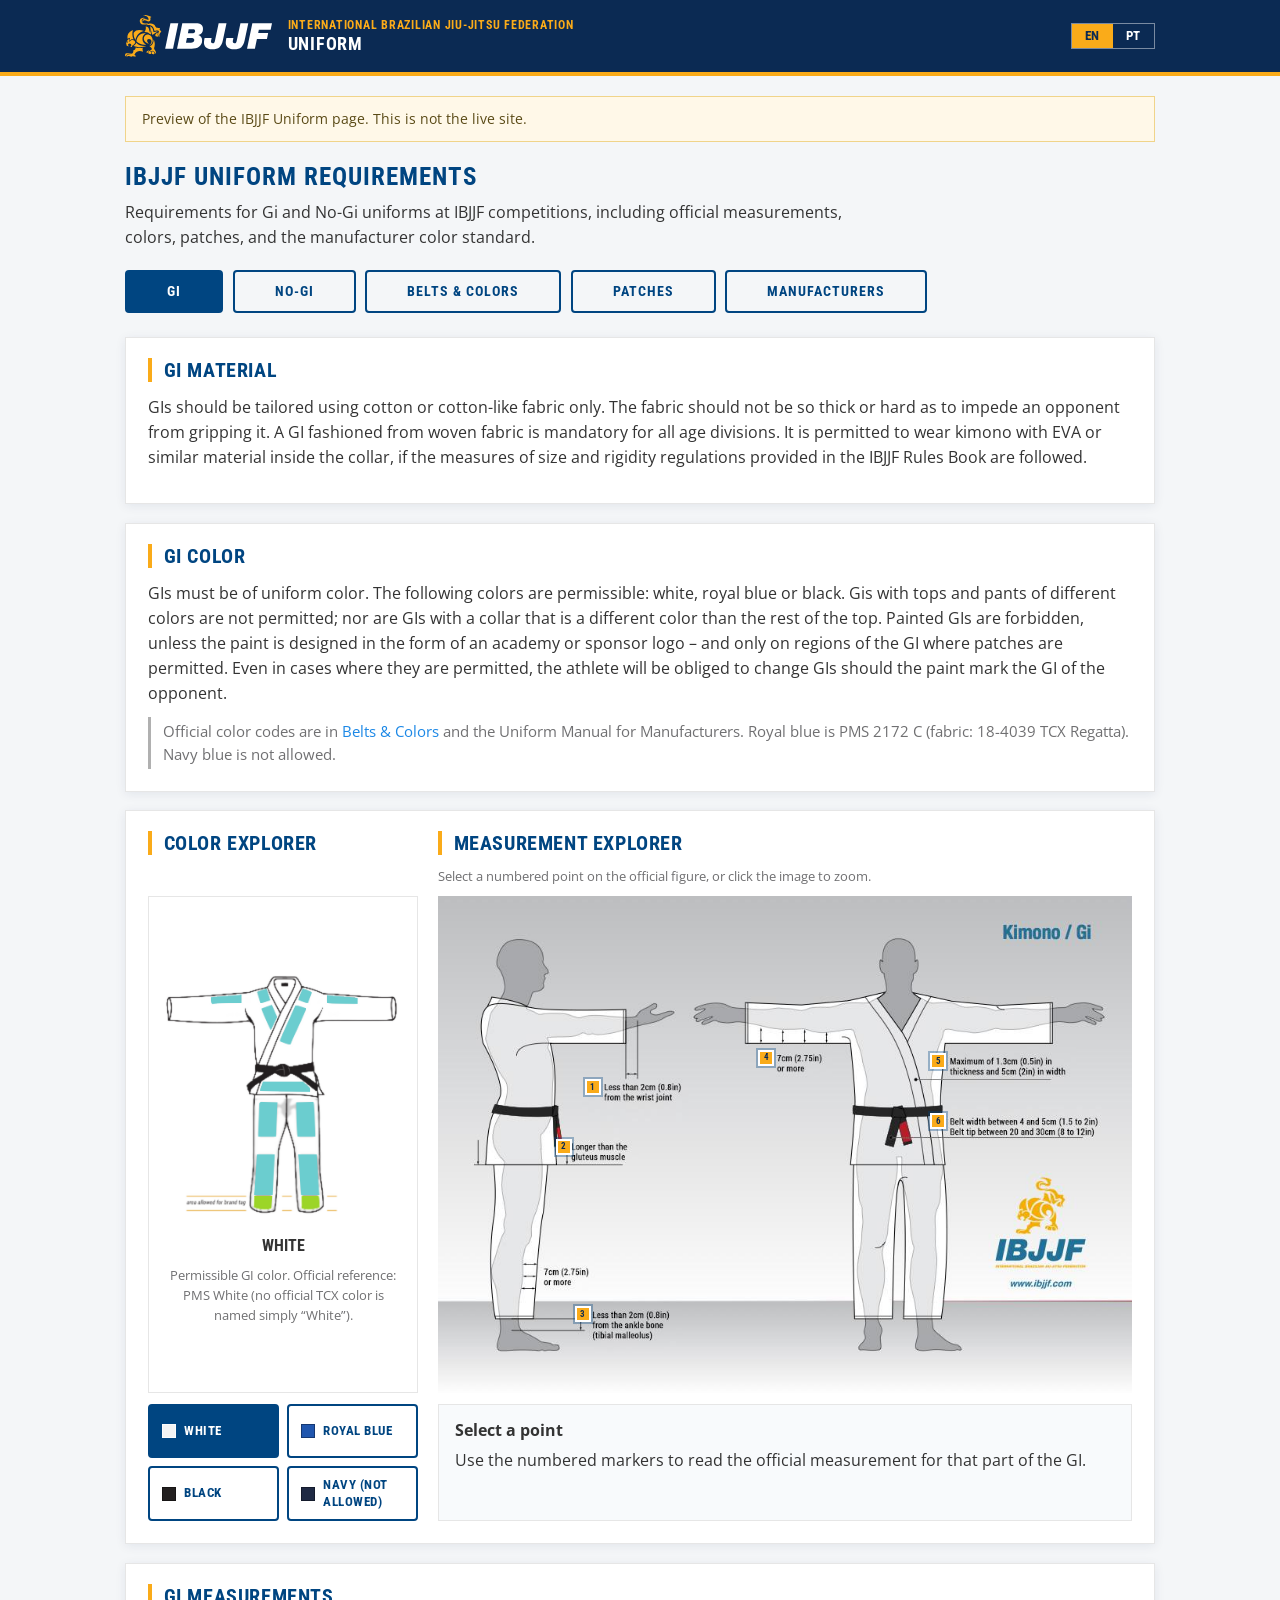
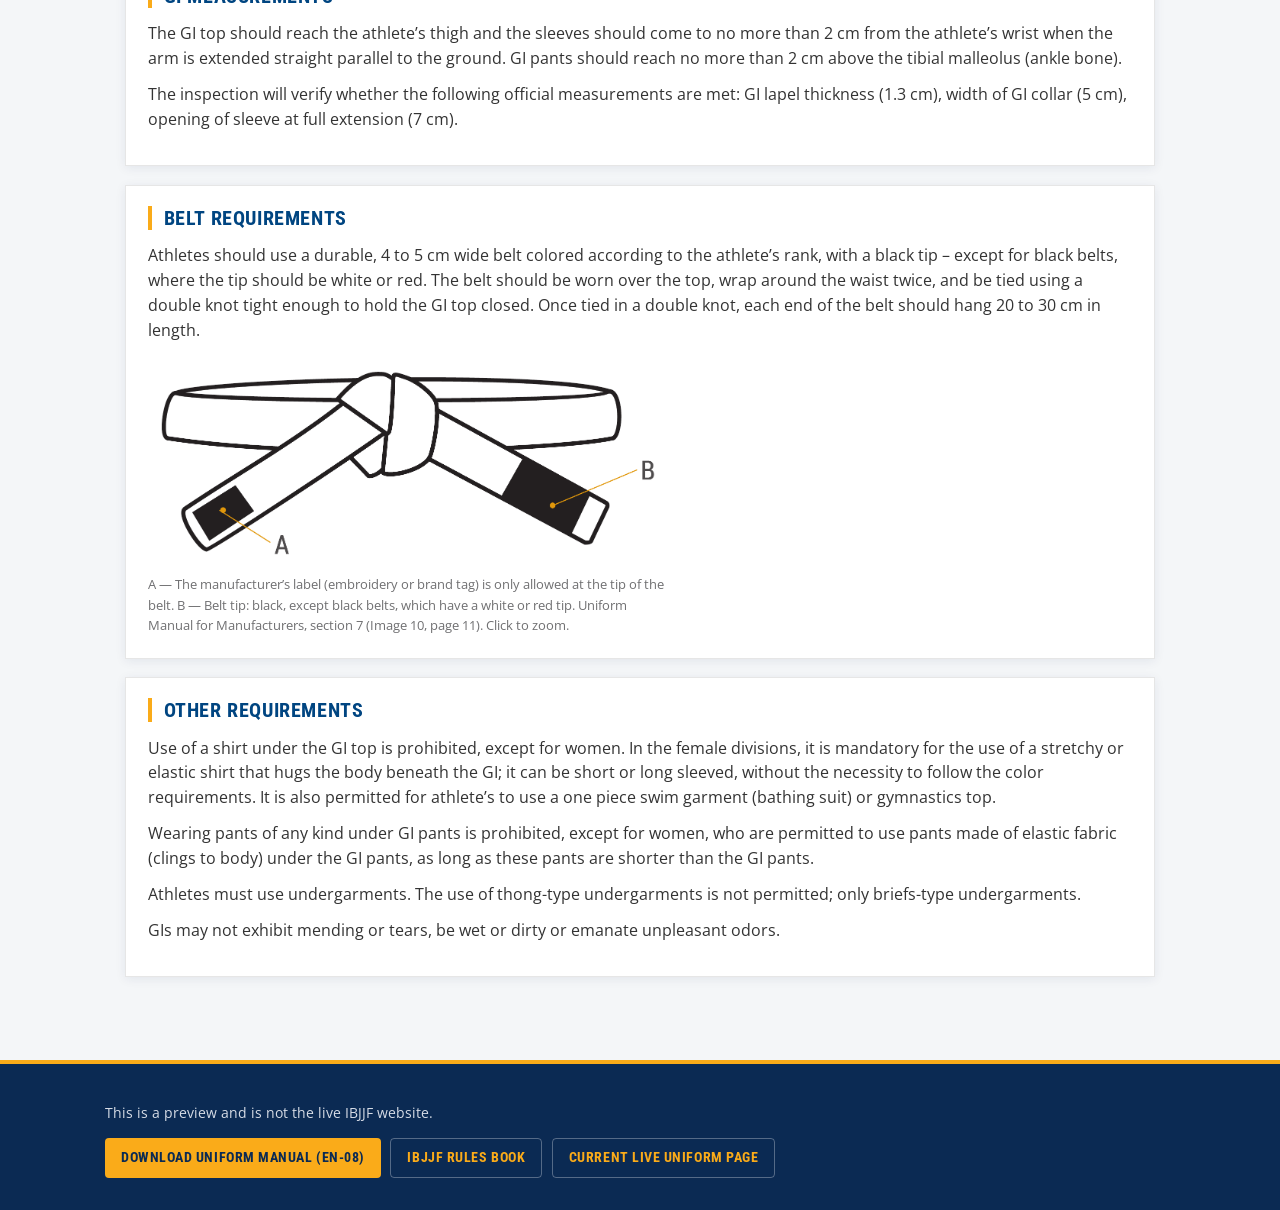
==== commit 2249b0ef: "Gi explorer: align both columns (tops/bottoms/left edges), equal-height color buttons; align No-Gi t" ====
--- a/index.html
+++ b/index.html
@@ -7,8 +7,8 @@
   <meta name="description" content="IBJJF Uniform Requirements for Gi and No-Gi competition, including measurements, colors, patches, and the manufacturer color standard.">
   <title>Uniform | IBJJF</title>
   <link rel="alternate" hreflang="pt-BR" href="pt/">
-  <link rel="stylesheet" href="assets/fonts/fonts.css?v=20261117-1456">
-  <link rel="stylesheet" href="assets/css/styles.css?v=20261117-1456">
+  <link rel="stylesheet" href="assets/fonts/fonts.css?v=20261117-1502">
+  <link rel="stylesheet" href="assets/css/styles.css?v=20261117-1502">
 </head>
 <body>
   <a class="skip" href="#main">Skip to content</a>
@@ -16,7 +16,7 @@
   <header class="site-header">
     <div class="header-inner">
       <a class="logo" href="https://ibjjf.com/" title="IBJJF">
-        <img src="assets/img/logo-ibjjf.svg?v=20261117-1456" alt="IBJJF">
+        <img src="assets/img/logo-ibjjf.svg?v=20261117-1502" alt="IBJJF">
       </a>
       <div class="header-brand">
         <span class="org">International Brazilian Jiu-Jitsu Federation</span>
@@ -65,7 +65,7 @@
           <h2>Color explorer</h2>
           <div class="gi-preview" id="gi-preview">
             <div class="gi-color-stage">
-              <img id="gi-color-img" src="assets/img/site/gi-patches-white.png?v=20261117-1456" alt="GI drawing in white." data-zoom="assets/img/site/gi-patches-white.png?v=20261117-1456" tabindex="0">
+              <img id="gi-color-img" src="assets/img/site/gi-patches-white.png?v=20261117-1502" alt="GI drawing in white." data-zoom="assets/img/site/gi-patches-white.png?v=20261117-1502" tabindex="0">
             </div>
             <p id="gi-color-label" style="font-family:var(--font-display);font-weight:700;text-transform:uppercase;margin:.7rem 0 0;">White</p>
             <p id="gi-color-note" class="caption">Permissible GI color. Official reference: PMS White (no official TCX color is named simply “White”).</p>
@@ -82,7 +82,7 @@
           <h2>Measurement explorer</h2>
           <p class="caption">Select a numbered point on the official figure, or click the image to zoom.</p>
           <div class="measure-map">
-            <img src="assets/img/site/gi-measurements.jpg?v=20261117-1456" alt="Official GI measurement figure: sleeve, collar, belt, jacket length and ankle distances." data-zoom="assets/img/site/gi-measurements.jpg?v=20261117-1456" tabindex="0">
+            <img src="assets/img/site/gi-measurements.jpg?v=20261117-1502" alt="Official GI measurement figure: sleeve, collar, belt, jacket length and ankle distances." data-zoom="assets/img/site/gi-measurements.jpg?v=20261117-1502" tabindex="0">
             <button type="button" class="hotspot" style="left:24.01%;top:38.43%;" data-measure="wrist" aria-pressed="false" title="Sleeves at the wrist">1</button>
             <button type="button" class="hotspot" style="left:19.84%;top:50.47%;" data-measure="length" aria-pressed="false" title="Jacket length">2</button>
             <button type="button" class="hotspot" style="left:22.55%;top:84.17%;" data-measure="ankle" aria-pressed="false" title="Pants at the ankle">3</button>
@@ -107,7 +107,7 @@
         <h2>Belt requirements</h2>
         <p class="rule">Athletes should use a durable, 4 to 5 cm wide belt colored according to the athlete’s rank, with a black tip – except for black belts, where the tip should be white or red. The belt should be worn over the top, wrap around the waist twice, and be tied using a double knot tight enough to hold the GI top closed. Once tied in a double knot, each end of the belt should hang 20 to 30 cm in length.</p>
         <figure class="media-fig" style="max-width:520px;margin-top:1rem;">
-          <img src="assets/img/pdf/belt-manual.png?v=20261117-1456" alt="Belt knot diagram: manufacturer label only at the tip (A); black tip with white or red end (B)." data-zoom="assets/img/pdf/belt-manual.png?v=20261117-1456" tabindex="0">
+          <img src="assets/img/pdf/belt-manual.png?v=20261117-1502" alt="Belt knot diagram: manufacturer label only at the tip (A); black tip with white or red end (B)." data-zoom="assets/img/pdf/belt-manual.png?v=20261117-1502" tabindex="0">
           <figcaption class="caption">A — The manufacturer’s label (embroidery or brand tag) is only allowed at the tip of the belt. B — Belt tip: black, except black belts, which have a white or red tip. Uniform Manual for Manufacturers, section 7 (Image 10, page 11). Click to zoom.</figcaption>
         </figure>
       </article>
@@ -148,7 +148,7 @@
         </div>
         <div class="belt-result">
           <figure class="media-fig">
-            <img id="belt-photo" class="belt-photo" src="assets/img/nogi/en_blue.jpg?v=20261117-1456" alt="Example No-Gi rash guard colors for a blue belt" data-zoom="assets/img/nogi/en_blue.jpg?v=20261117-1456" tabindex="0">
+            <img id="belt-photo" class="belt-photo" src="assets/img/nogi/en_blue.jpg?v=20261117-1502" alt="Example No-Gi rash guard colors for a blue belt" data-zoom="assets/img/nogi/en_blue.jpg?v=20261117-1502" tabindex="0">
             <figcaption class="caption">Example photos. Click to zoom. Official color codes are in Belts &amp; Colors.</figcaption>
           </figure>
           <div>
@@ -165,7 +165,7 @@
         <p class="cite">Art. 8.1.16.</p>
         <div class="shorts-row" style="margin-top:1rem;">
           <figure class="media-fig">
-            <img src="assets/img/site/no-gi-garment.jpg?v=20261117-1456" alt="Official No-Gi garment figure, side and back, with shorts-length measurements: must not be longer than the knee; no more than 15 cm above the middle of the knee; kids: at least halfway down the thigh." data-zoom="assets/img/site/no-gi-garment.jpg?v=20261117-1456" tabindex="0">
+            <img src="assets/img/site/no-gi-garment.jpg?v=20261117-1502" alt="Official No-Gi garment figure, side and back, with shorts-length measurements: must not be longer than the knee; no more than 15 cm above the middle of the knee; kids: at least halfway down the thigh." data-zoom="assets/img/site/no-gi-garment.jpg?v=20261117-1502" tabindex="0">
             <figcaption class="caption">Official IBJJF No-Gi figure. Click to zoom.</figcaption>
           </figure>
           <div>
@@ -267,7 +267,7 @@
         <p class="rule">The patch must be 15 cm distance from the edge of the pants.</p>
         <p class="rule">Painted GIs are forbidden, unless the paint is designed in the form of an academy or sponsor logo – and only on regions of the GI where patches are permitted. Even in cases where they are permitted, the athlete will be obliged to change GIs should the paint mark the GI of the opponent.</p>
         <figure class="media-fig" style="margin:1rem auto 0;max-width:820px;text-align:center;">
-          <img src="assets/img/pdf/patches-manual.png?v=20261117-1456" alt="Manufacturer line-art of authorized patch areas, including brand-tag zone at the pants hem and 15 cm distance from the edge of the pants." data-zoom="assets/img/pdf/patches-manual.png?v=20261117-1456" tabindex="0">
+          <img src="assets/img/pdf/patches-manual.png?v=20261117-1502" alt="Manufacturer line-art of authorized patch areas, including brand-tag zone at the pants hem and 15 cm distance from the edge of the pants." data-zoom="assets/img/pdf/patches-manual.png?v=20261117-1502" tabindex="0">
           <figcaption class="caption">Line art from the Uniform Manual for Manufacturers, including the brand-tag area and the 15 cm distance from the edge of the pants. Click to zoom.</figcaption>
         </figure>
       </article>
@@ -281,33 +281,33 @@
         <p class="rule">Rash guards are polyester and spandex. Manufacturers must match the official colour standard on the rash guard’s polyester, by lab dip / approval against the physical standard. Royal blue is PMS 2172 C (fabric: 18-4039 TCX Regatta). Other colours use official Pantone Fashion, Home + Interiors Cotton (TCX) codes. Navy Blue is not allowed. Swatches are approximate; the physical standard is the reference. White remains PMS White (no official TCX colour is named simply “White”).</p>
         <p class="note">Athlete-facing inspection measurements on the Gi tab follow the IBJJF Rules Book and the public Uniform page (lapel thickness 1.3 cm, collar width 5 cm, sleeve opening 7 cm). Construction diagrams below are from the manufacturer manual.</p>
         <p style="margin:1rem 0 0;">
-          <a class="btn btn-gold" href="assets/pdf/IBJJF-manual-uniforme-EN-08-final.pdf?v=20261117-1456">Download Uniform Manual (EN-08)</a>
+          <a class="btn btn-gold" href="assets/pdf/IBJJF-manual-uniforme-EN-08-final.pdf?v=20261117-1502">Download Uniform Manual (EN-08)</a>
         </p>
       </article>
 
       <div class="grid-2">
         <figure class="card media-fig">
-          <img src="assets/img/pdf/gi-measures-manual.png?v=20261117-1456" alt="Manufacturer GI measurement figures, side and front." data-zoom="assets/img/pdf/gi-measures-manual.png?v=20261117-1456" tabindex="0">
+          <img src="assets/img/pdf/gi-measures-manual.png?v=20261117-1502" alt="Manufacturer GI measurement figures, side and front." data-zoom="assets/img/pdf/gi-measures-manual.png?v=20261117-1502" tabindex="0">
           <figcaption class="caption">Measurement figures from the manufacturer manual. Click to zoom.</figcaption>
         </figure>
         <figure class="card media-fig">
-          <img src="assets/img/pdf/reinforcement.png?v=20261117-1456" alt="GI reinforcement construction diagram from the manufacturer manual." data-zoom="assets/img/pdf/reinforcement.png?v=20261117-1456" tabindex="0">
+          <img src="assets/img/pdf/reinforcement.png?v=20261117-1502" alt="GI reinforcement construction diagram from the manufacturer manual." data-zoom="assets/img/pdf/reinforcement.png?v=20261117-1502" tabindex="0">
           <figcaption class="caption">Reinforcement. Click to zoom.</figcaption>
         </figure>
         <figure class="card media-fig">
-          <img src="assets/img/pdf/pants-construction.png?v=20261117-1456" alt="GI pants construction diagram from the manufacturer manual." data-zoom="assets/img/pdf/pants-construction.png?v=20261117-1456" tabindex="0">
+          <img src="assets/img/pdf/pants-construction.png?v=20261117-1502" alt="GI pants construction diagram from the manufacturer manual." data-zoom="assets/img/pdf/pants-construction.png?v=20261117-1502" tabindex="0">
           <figcaption class="caption">Pants construction. Click to zoom.</figcaption>
         </figure>
         <figure class="card media-fig">
-          <img src="assets/img/pdf/label-jacket.png?v=20261117-1456" alt="Required jacket label placement from the manufacturer manual." data-zoom="assets/img/pdf/label-jacket.png?v=20261117-1456" tabindex="0">
+          <img src="assets/img/pdf/label-jacket.png?v=20261117-1502" alt="Required jacket label placement from the manufacturer manual." data-zoom="assets/img/pdf/label-jacket.png?v=20261117-1502" tabindex="0">
           <figcaption class="caption">Jacket label. Click to zoom.</figcaption>
         </figure>
         <figure class="card media-fig">
-          <img src="assets/img/pdf/label-pants.png?v=20261117-1456" alt="Required pants label placement from the manufacturer manual." data-zoom="assets/img/pdf/label-pants.png?v=20261117-1456" tabindex="0">
+          <img src="assets/img/pdf/label-pants.png?v=20261117-1502" alt="Required pants label placement from the manufacturer manual." data-zoom="assets/img/pdf/label-pants.png?v=20261117-1502" tabindex="0">
           <figcaption class="caption">Pants label. Click to zoom.</figcaption>
         </figure>
         <figure class="card media-fig">
-          <img src="assets/img/pdf/belt-manual.png?v=20261117-1456" alt="Belt diagram (Image 10): A is the manufacturer’s label at the tip; B is the belt tip." data-zoom="assets/img/pdf/belt-manual.png?v=20261117-1456" tabindex="0">
+          <img src="assets/img/pdf/belt-manual.png?v=20261117-1502" alt="Belt diagram (Image 10): A is the manufacturer’s label at the tip; B is the belt tip." data-zoom="assets/img/pdf/belt-manual.png?v=20261117-1502" tabindex="0">
           <figcaption class="caption">A — The manufacturer’s label (embroidery or brand tag) is only allowed at the tip of the belt. B — Belt tip: black, except black belts, which have a white or red tip. Uniform Manual for Manufacturers, section 7 (Image 10, page 11). Click to zoom.</figcaption>
         </figure>
       </div>
@@ -318,7 +318,7 @@
     <div class="inner">
       <p>This is a preview and is not the live IBJJF website.</p>
       <div class="downloads">
-        <a class="btn btn-gold" href="assets/pdf/IBJJF-manual-uniforme-EN-08-final.pdf?v=20261117-1456">Download Uniform Manual (EN-08)</a>
+        <a class="btn btn-gold" href="assets/pdf/IBJJF-manual-uniforme-EN-08-final.pdf?v=20261117-1502">Download Uniform Manual (EN-08)</a>
         <a class="btn btn-ghost" href="https://ibjjf.com/books-videos">IBJJF Rules Book</a>
         <a class="btn btn-ghost" href="https://ibjjf.com/uniform">Current live Uniform page</a>
       </div>
@@ -331,6 +331,6 @@
   </div>
 
   <!-- Reviewer-only notes are in REVIEWER-NOTES.md (not linked on the page). -->
-  <script src="assets/js/app.js?v=20261117-1456"></script>
+  <script src="assets/js/app.js?v=20261117-1502"></script>
 </body>
 </html>
--- a/assets/fonts/fonts.css
+++ b/assets/fonts/fonts.css
@@ -5,7 +5,7 @@
   font-weight: 400;
   font-stretch: 100%;
   font-display: swap;
-  src: url(OpenSans-latin-ext.woff2?v=20261117-1456) format('woff2');
+  src: url(OpenSans-latin-ext.woff2?v=20261117-1502) format('woff2');
   unicode-range: U+0100-02BA, U+02BD-02C5, U+02C7-02CC, U+02CE-02D7, U+02DD-02FF, U+0304, U+0308, U+0329, U+1D00-1DBF, U+1E00-1E9F, U+1EF2-1EFF, U+2020, U+20A0-20AB, U+20AD-20C4, U+2113, U+2C60-2C7F, U+A720-A7FF;
 }
 /* latin */
@@ -15,7 +15,7 @@
   font-weight: 400;
   font-stretch: 100%;
   font-display: swap;
-  src: url(OpenSans-latin.woff2?v=20261117-1456) format('woff2');
+  src: url(OpenSans-latin.woff2?v=20261117-1502) format('woff2');
   unicode-range: U+0000-00FF, U+0131, U+0152-0153, U+02BB-02BC, U+02C6, U+02DA, U+02DC, U+0304, U+0308, U+0329, U+2000-206F, U+20AC, U+2122, U+2191, U+2193, U+2212, U+2215, U+FEFF, U+FFFD;
 }
 /* latin-ext */
@@ -25,7 +25,7 @@
   font-weight: 600;
   font-stretch: 100%;
   font-display: swap;
-  src: url(OpenSans-latin-ext.woff2?v=20261117-1456) format('woff2');
+  src: url(OpenSans-latin-ext.woff2?v=20261117-1502) format('woff2');
   unicode-range: U+0100-02BA, U+02BD-02C5, U+02C7-02CC, U+02CE-02D7, U+02DD-02FF, U+0304, U+0308, U+0329, U+1D00-1DBF, U+1E00-1E9F, U+1EF2-1EFF, U+2020, U+20A0-20AB, U+20AD-20C4, U+2113, U+2C60-2C7F, U+A720-A7FF;
 }
 /* latin */
@@ -35,7 +35,7 @@
   font-weight: 600;
   font-stretch: 100%;
   font-display: swap;
-  src: url(OpenSans-latin.woff2?v=20261117-1456) format('woff2');
+  src: url(OpenSans-latin.woff2?v=20261117-1502) format('woff2');
   unicode-range: U+0000-00FF, U+0131, U+0152-0153, U+02BB-02BC, U+02C6, U+02DA, U+02DC, U+0304, U+0308, U+0329, U+2000-206F, U+20AC, U+2122, U+2191, U+2193, U+2212, U+2215, U+FEFF, U+FFFD;
 }
 /* latin-ext */
@@ -45,7 +45,7 @@
   font-weight: 700;
   font-stretch: 100%;
   font-display: swap;
-  src: url(OpenSans-latin-ext.woff2?v=20261117-1456) format('woff2');
+  src: url(OpenSans-latin-ext.woff2?v=20261117-1502) format('woff2');
   unicode-range: U+0100-02BA, U+02BD-02C5, U+02C7-02CC, U+02CE-02D7, U+02DD-02FF, U+0304, U+0308, U+0329, U+1D00-1DBF, U+1E00-1E9F, U+1EF2-1EFF, U+2020, U+20A0-20AB, U+20AD-20C4, U+2113, U+2C60-2C7F, U+A720-A7FF;
 }
 /* latin */
@@ -55,7 +55,7 @@
   font-weight: 700;
   font-stretch: 100%;
   font-display: swap;
-  src: url(OpenSans-latin.woff2?v=20261117-1456) format('woff2');
+  src: url(OpenSans-latin.woff2?v=20261117-1502) format('woff2');
   unicode-range: U+0000-00FF, U+0131, U+0152-0153, U+02BB-02BC, U+02C6, U+02DA, U+02DC, U+0304, U+0308, U+0329, U+2000-206F, U+20AC, U+2122, U+2191, U+2193, U+2212, U+2215, U+FEFF, U+FFFD;
 }
 /* latin-ext */
@@ -64,7 +64,7 @@
   font-style: normal;
   font-weight: 400;
   font-display: swap;
-  src: url(RobotoCondensed-latin-ext.woff2?v=20261117-1456) format('woff2');
+  src: url(RobotoCondensed-latin-ext.woff2?v=20261117-1502) format('woff2');
   unicode-range: U+0100-02BA, U+02BD-02C5, U+02C7-02CC, U+02CE-02D7, U+02DD-02FF, U+0304, U+0308, U+0329, U+1D00-1DBF, U+1E00-1E9F, U+1EF2-1EFF, U+2020, U+20A0-20AB, U+20AD-20C4, U+2113, U+2C60-2C7F, U+A720-A7FF;
 }
 /* latin */
@@ -73,7 +73,7 @@
   font-style: normal;
   font-weight: 400;
   font-display: swap;
-  src: url(RobotoCondensed-latin.woff2?v=20261117-1456) format('woff2');
+  src: url(RobotoCondensed-latin.woff2?v=20261117-1502) format('woff2');
   unicode-range: U+0000-00FF, U+0131, U+0152-0153, U+02BB-02BC, U+02C6, U+02DA, U+02DC, U+0304, U+0308, U+0329, U+2000-206F, U+20AC, U+2122, U+2191, U+2193, U+2212, U+2215, U+FEFF, U+FFFD;
 }
 /* latin-ext */
@@ -82,7 +82,7 @@
   font-style: normal;
   font-weight: 700;
   font-display: swap;
-  src: url(RobotoCondensed-latin-ext.woff2?v=20261117-1456) format('woff2');
+  src: url(RobotoCondensed-latin-ext.woff2?v=20261117-1502) format('woff2');
   unicode-range: U+0100-02BA, U+02BD-02C5, U+02C7-02CC, U+02CE-02D7, U+02DD-02FF, U+0304, U+0308, U+0329, U+1D00-1DBF, U+1E00-1E9F, U+1EF2-1EFF, U+2020, U+20A0-20AB, U+20AD-20C4, U+2113, U+2C60-2C7F, U+A720-A7FF;
 }
 /* latin */
@@ -91,7 +91,7 @@
   font-style: normal;
   font-weight: 700;
   font-display: swap;
-  src: url(RobotoCondensed-latin.woff2?v=20261117-1456) format('woff2');
+  src: url(RobotoCondensed-latin.woff2?v=20261117-1502) format('woff2');
   unicode-range: U+0000-00FF, U+0131, U+0152-0153, U+02BB-02BC, U+02C6, U+02DA, U+02DC, U+0304, U+0308, U+0329, U+2000-206F, U+20AC, U+2122, U+2191, U+2193, U+2212, U+2215, U+FEFF, U+FFFD;
 }
 /* latin-ext */
@@ -100,7 +100,7 @@
   font-style: normal;
   font-weight: 800;
   font-display: swap;
-  src: url(RobotoCondensed-latin-ext.woff2?v=20261117-1456) format('woff2');
+  src: url(RobotoCondensed-latin-ext.woff2?v=20261117-1502) format('woff2');
   unicode-range: U+0100-02BA, U+02BD-02C5, U+02C7-02CC, U+02CE-02D7, U+02DD-02FF, U+0304, U+0308, U+0329, U+1D00-1DBF, U+1E00-1E9F, U+1EF2-1EFF, U+2020, U+20A0-20AB, U+20AD-20C4, U+2113, U+2C60-2C7F, U+A720-A7FF;
 }
 /* latin */
@@ -109,6 +109,6 @@
   font-style: normal;
   font-weight: 800;
   font-display: swap;
-  src: url(RobotoCondensed-latin.woff2?v=20261117-1456) format('woff2');
+  src: url(RobotoCondensed-latin.woff2?v=20261117-1502) format('woff2');
   unicode-range: U+0000-00FF, U+0131, U+0152-0153, U+02BB-02BC, U+02C6, U+02DA, U+02DC, U+0304, U+0308, U+0329, U+2000-206F, U+20AC, U+2122, U+2191, U+2193, U+2212, U+2215, U+FEFF, U+FFFD;
 }
--- a/assets/css/styles.css
+++ b/assets/css/styles.css
@@ -409,3 +409,36 @@
   .swatch-card .code { font-size: .78rem; }
   .swatch-card.denied .chip-block::after { font-size: .7rem; letter-spacing: .06em; }
 }
+
+/* Gi explorer: shared grid so both columns line up
+   (row 1 headings, row 2 subtitle, row 3 preview box = measurement image, row 4 color buttons = detail box) */
+.gi-explorer {
+  grid-template-columns: 270px minmax(0, 1fr);
+  grid-template-rows: auto auto auto auto;
+  column-gap: 1.25rem; row-gap: 0; align-items: stretch;
+}
+.gi-explorer > .color-explorer, .gi-explorer > .measure-explorer { display: contents; }
+.gi-explorer h2 { margin: 0 0 .65rem; }
+.color-explorer > h2 { grid-area: 1 / 1; }
+.measure-explorer > h2 { grid-area: 1 / 2; }
+.measure-explorer > .caption { grid-area: 2 / 2; margin: 0 0 .65rem; }
+.color-explorer > .gi-preview {
+  grid-area: 3 / 1; display: flex; flex-direction: column; justify-content: center;
+}
+.color-explorer > .gi-preview svg, .color-explorer > .gi-preview .gi-color-stage { flex: 0 0 auto; }
+.measure-explorer > .measure-map { grid-area: 3 / 2; align-self: start; }
+.gi-explorer .color-buttons {
+  grid-area: 4 / 1; margin: .7rem 0 0; grid-auto-rows: 1fr; align-content: stretch;
+}
+.measure-explorer > .measure-detail { grid-area: 4 / 2; margin-top: .7rem; }
+.gi-explorer .color-buttons .belt-btn { align-items: center; height: 100%; }
+@media (max-width: 768px) {
+  .gi-explorer { grid-template-columns: minmax(0, 1fr); grid-template-rows: none; }
+  .gi-explorer h2, .gi-explorer .caption, .gi-explorer .gi-preview, .gi-explorer .color-buttons,
+  .gi-explorer .measure-map, .gi-explorer .measure-detail { grid-area: auto; }
+  .gi-explorer .measure-explorer > h2 { margin-top: 1.25rem; }
+  .measure-explorer > .measure-map { align-self: auto; }
+}
+
+/* No-Gi belt result and shorts rows: text column starts at the same top edge as the picture */
+.belt-result > div > h3:first-child, .shorts-row > div > h3:first-child { margin-top: 0; }
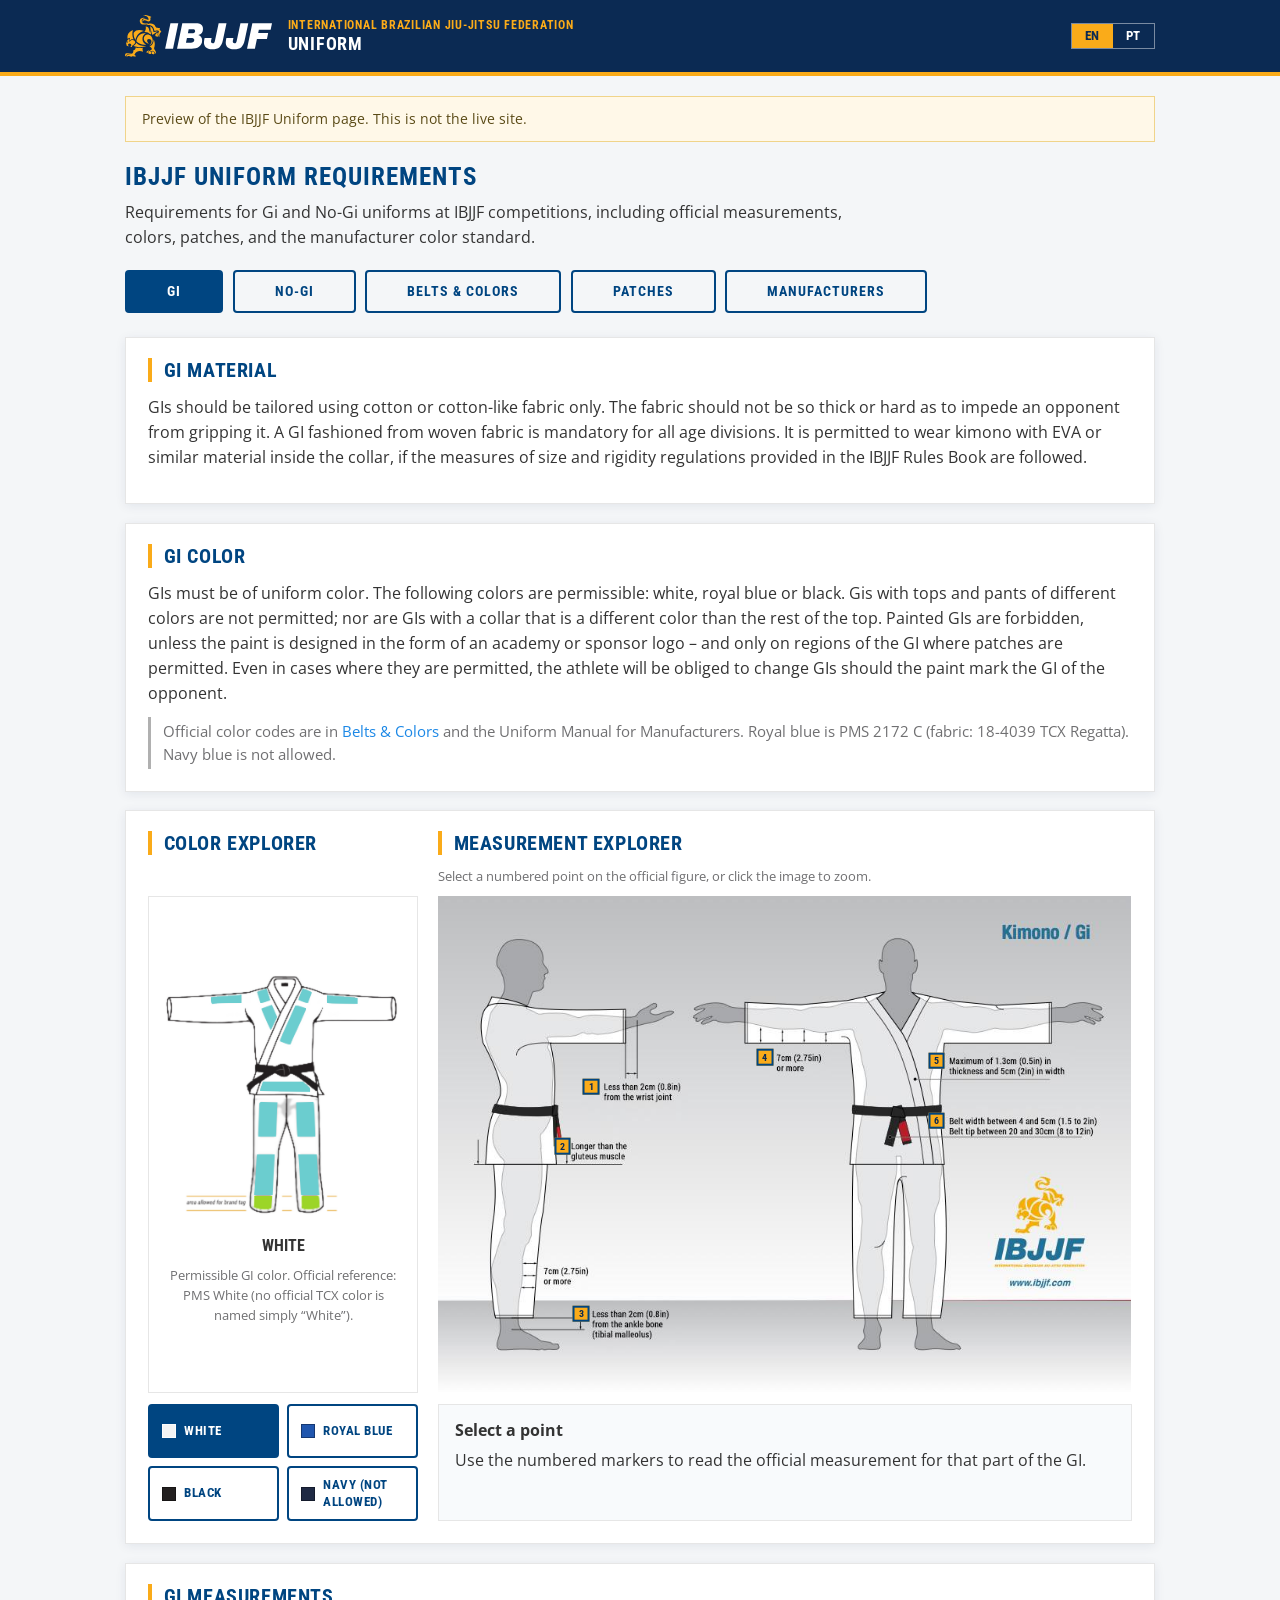
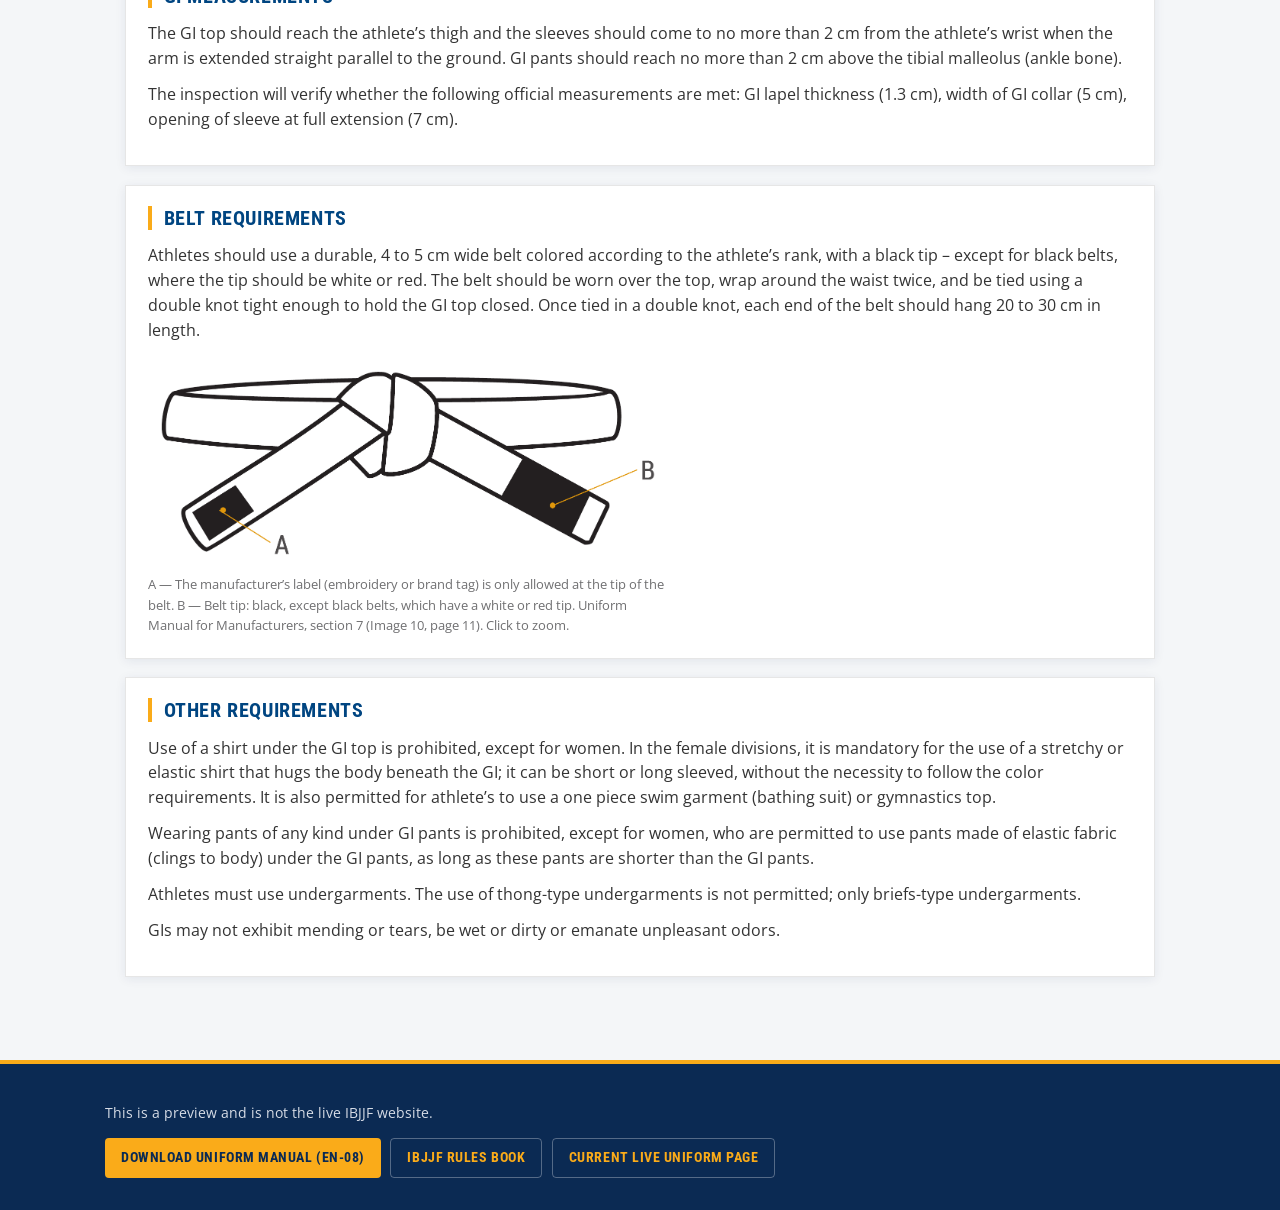
==== commit ec5f5c77: "Measurement markers: uniform bordered squares placed left of each label" ====
--- a/index.html
+++ b/index.html
@@ -7,8 +7,8 @@
   <meta name="description" content="IBJJF Uniform Requirements for Gi and No-Gi competition, including measurements, colors, patches, and the manufacturer color standard.">
   <title>Uniform | IBJJF</title>
   <link rel="alternate" hreflang="pt-BR" href="pt/">
-  <link rel="stylesheet" href="assets/fonts/fonts.css?v=20261117-1502">
-  <link rel="stylesheet" href="assets/css/styles.css?v=20261117-1502">
+  <link rel="stylesheet" href="assets/fonts/fonts.css?v=20261117-1508">
+  <link rel="stylesheet" href="assets/css/styles.css?v=20261117-1508">
 </head>
 <body>
   <a class="skip" href="#main">Skip to content</a>
@@ -16,7 +16,7 @@
   <header class="site-header">
     <div class="header-inner">
       <a class="logo" href="https://ibjjf.com/" title="IBJJF">
-        <img src="assets/img/logo-ibjjf.svg?v=20261117-1502" alt="IBJJF">
+        <img src="assets/img/logo-ibjjf.svg?v=20261117-1508" alt="IBJJF">
       </a>
       <div class="header-brand">
         <span class="org">International Brazilian Jiu-Jitsu Federation</span>
@@ -65,7 +65,7 @@
           <h2>Color explorer</h2>
           <div class="gi-preview" id="gi-preview">
             <div class="gi-color-stage">
-              <img id="gi-color-img" src="assets/img/site/gi-patches-white.png?v=20261117-1502" alt="GI drawing in white." data-zoom="assets/img/site/gi-patches-white.png?v=20261117-1502" tabindex="0">
+              <img id="gi-color-img" src="assets/img/site/gi-patches-white.png?v=20261117-1508" alt="GI drawing in white." data-zoom="assets/img/site/gi-patches-white.png?v=20261117-1508" tabindex="0">
             </div>
             <p id="gi-color-label" style="font-family:var(--font-display);font-weight:700;text-transform:uppercase;margin:.7rem 0 0;">White</p>
             <p id="gi-color-note" class="caption">Permissible GI color. Official reference: PMS White (no official TCX color is named simply “White”).</p>
@@ -82,7 +82,7 @@
           <h2>Measurement explorer</h2>
           <p class="caption">Select a numbered point on the official figure, or click the image to zoom.</p>
           <div class="measure-map">
-            <img src="assets/img/site/gi-measurements.jpg?v=20261117-1502" alt="Official GI measurement figure: sleeve, collar, belt, jacket length and ankle distances." data-zoom="assets/img/site/gi-measurements.jpg?v=20261117-1502" tabindex="0">
+            <img src="assets/img/site/gi-measurements.jpg?v=20261117-1508" alt="Official GI measurement figure: sleeve, collar, belt, jacket length and ankle distances." data-zoom="assets/img/site/gi-measurements.jpg?v=20261117-1508" tabindex="0">
             <button type="button" class="hotspot" style="left:24.01%;top:38.43%;" data-measure="wrist" aria-pressed="false" title="Sleeves at the wrist">1</button>
             <button type="button" class="hotspot" style="left:19.84%;top:50.47%;" data-measure="length" aria-pressed="false" title="Jacket length">2</button>
             <button type="button" class="hotspot" style="left:22.55%;top:84.17%;" data-measure="ankle" aria-pressed="false" title="Pants at the ankle">3</button>
@@ -107,7 +107,7 @@
         <h2>Belt requirements</h2>
         <p class="rule">Athletes should use a durable, 4 to 5 cm wide belt colored according to the athlete’s rank, with a black tip – except for black belts, where the tip should be white or red. The belt should be worn over the top, wrap around the waist twice, and be tied using a double knot tight enough to hold the GI top closed. Once tied in a double knot, each end of the belt should hang 20 to 30 cm in length.</p>
         <figure class="media-fig" style="max-width:520px;margin-top:1rem;">
-          <img src="assets/img/pdf/belt-manual.png?v=20261117-1502" alt="Belt knot diagram: manufacturer label only at the tip (A); black tip with white or red end (B)." data-zoom="assets/img/pdf/belt-manual.png?v=20261117-1502" tabindex="0">
+          <img src="assets/img/pdf/belt-manual.png?v=20261117-1508" alt="Belt knot diagram: manufacturer label only at the tip (A); black tip with white or red end (B)." data-zoom="assets/img/pdf/belt-manual.png?v=20261117-1508" tabindex="0">
           <figcaption class="caption">A — The manufacturer’s label (embroidery or brand tag) is only allowed at the tip of the belt. B — Belt tip: black, except black belts, which have a white or red tip. Uniform Manual for Manufacturers, section 7 (Image 10, page 11). Click to zoom.</figcaption>
         </figure>
       </article>
@@ -148,7 +148,7 @@
         </div>
         <div class="belt-result">
           <figure class="media-fig">
-            <img id="belt-photo" class="belt-photo" src="assets/img/nogi/en_blue.jpg?v=20261117-1502" alt="Example No-Gi rash guard colors for a blue belt" data-zoom="assets/img/nogi/en_blue.jpg?v=20261117-1502" tabindex="0">
+            <img id="belt-photo" class="belt-photo" src="assets/img/nogi/en_blue.jpg?v=20261117-1508" alt="Example No-Gi rash guard colors for a blue belt" data-zoom="assets/img/nogi/en_blue.jpg?v=20261117-1508" tabindex="0">
             <figcaption class="caption">Example photos. Click to zoom. Official color codes are in Belts &amp; Colors.</figcaption>
           </figure>
           <div>
@@ -165,7 +165,7 @@
         <p class="cite">Art. 8.1.16.</p>
         <div class="shorts-row" style="margin-top:1rem;">
           <figure class="media-fig">
-            <img src="assets/img/site/no-gi-garment.jpg?v=20261117-1502" alt="Official No-Gi garment figure, side and back, with shorts-length measurements: must not be longer than the knee; no more than 15 cm above the middle of the knee; kids: at least halfway down the thigh." data-zoom="assets/img/site/no-gi-garment.jpg?v=20261117-1502" tabindex="0">
+            <img src="assets/img/site/no-gi-garment.jpg?v=20261117-1508" alt="Official No-Gi garment figure, side and back, with shorts-length measurements: must not be longer than the knee; no more than 15 cm above the middle of the knee; kids: at least halfway down the thigh." data-zoom="assets/img/site/no-gi-garment.jpg?v=20261117-1508" tabindex="0">
             <figcaption class="caption">Official IBJJF No-Gi figure. Click to zoom.</figcaption>
           </figure>
           <div>
@@ -267,7 +267,7 @@
         <p class="rule">The patch must be 15 cm distance from the edge of the pants.</p>
         <p class="rule">Painted GIs are forbidden, unless the paint is designed in the form of an academy or sponsor logo – and only on regions of the GI where patches are permitted. Even in cases where they are permitted, the athlete will be obliged to change GIs should the paint mark the GI of the opponent.</p>
         <figure class="media-fig" style="margin:1rem auto 0;max-width:820px;text-align:center;">
-          <img src="assets/img/pdf/patches-manual.png?v=20261117-1502" alt="Manufacturer line-art of authorized patch areas, including brand-tag zone at the pants hem and 15 cm distance from the edge of the pants." data-zoom="assets/img/pdf/patches-manual.png?v=20261117-1502" tabindex="0">
+          <img src="assets/img/pdf/patches-manual.png?v=20261117-1508" alt="Manufacturer line-art of authorized patch areas, including brand-tag zone at the pants hem and 15 cm distance from the edge of the pants." data-zoom="assets/img/pdf/patches-manual.png?v=20261117-1508" tabindex="0">
           <figcaption class="caption">Line art from the Uniform Manual for Manufacturers, including the brand-tag area and the 15 cm distance from the edge of the pants. Click to zoom.</figcaption>
         </figure>
       </article>
@@ -281,33 +281,33 @@
         <p class="rule">Rash guards are polyester and spandex. Manufacturers must match the official colour standard on the rash guard’s polyester, by lab dip / approval against the physical standard. Royal blue is PMS 2172 C (fabric: 18-4039 TCX Regatta). Other colours use official Pantone Fashion, Home + Interiors Cotton (TCX) codes. Navy Blue is not allowed. Swatches are approximate; the physical standard is the reference. White remains PMS White (no official TCX colour is named simply “White”).</p>
         <p class="note">Athlete-facing inspection measurements on the Gi tab follow the IBJJF Rules Book and the public Uniform page (lapel thickness 1.3 cm, collar width 5 cm, sleeve opening 7 cm). Construction diagrams below are from the manufacturer manual.</p>
         <p style="margin:1rem 0 0;">
-          <a class="btn btn-gold" href="assets/pdf/IBJJF-manual-uniforme-EN-08-final.pdf?v=20261117-1502">Download Uniform Manual (EN-08)</a>
+          <a class="btn btn-gold" href="assets/pdf/IBJJF-manual-uniforme-EN-08-final.pdf?v=20261117-1508">Download Uniform Manual (EN-08)</a>
         </p>
       </article>
 
       <div class="grid-2">
         <figure class="card media-fig">
-          <img src="assets/img/pdf/gi-measures-manual.png?v=20261117-1502" alt="Manufacturer GI measurement figures, side and front." data-zoom="assets/img/pdf/gi-measures-manual.png?v=20261117-1502" tabindex="0">
+          <img src="assets/img/pdf/gi-measures-manual.png?v=20261117-1508" alt="Manufacturer GI measurement figures, side and front." data-zoom="assets/img/pdf/gi-measures-manual.png?v=20261117-1508" tabindex="0">
           <figcaption class="caption">Measurement figures from the manufacturer manual. Click to zoom.</figcaption>
         </figure>
         <figure class="card media-fig">
-          <img src="assets/img/pdf/reinforcement.png?v=20261117-1502" alt="GI reinforcement construction diagram from the manufacturer manual." data-zoom="assets/img/pdf/reinforcement.png?v=20261117-1502" tabindex="0">
+          <img src="assets/img/pdf/reinforcement.png?v=20261117-1508" alt="GI reinforcement construction diagram from the manufacturer manual." data-zoom="assets/img/pdf/reinforcement.png?v=20261117-1508" tabindex="0">
           <figcaption class="caption">Reinforcement. Click to zoom.</figcaption>
         </figure>
         <figure class="card media-fig">
-          <img src="assets/img/pdf/pants-construction.png?v=20261117-1502" alt="GI pants construction diagram from the manufacturer manual." data-zoom="assets/img/pdf/pants-construction.png?v=20261117-1502" tabindex="0">
+          <img src="assets/img/pdf/pants-construction.png?v=20261117-1508" alt="GI pants construction diagram from the manufacturer manual." data-zoom="assets/img/pdf/pants-construction.png?v=20261117-1508" tabindex="0">
           <figcaption class="caption">Pants construction. Click to zoom.</figcaption>
         </figure>
         <figure class="card media-fig">
-          <img src="assets/img/pdf/label-jacket.png?v=20261117-1502" alt="Required jacket label placement from the manufacturer manual." data-zoom="assets/img/pdf/label-jacket.png?v=20261117-1502" tabindex="0">
+          <img src="assets/img/pdf/label-jacket.png?v=20261117-1508" alt="Required jacket label placement from the manufacturer manual." data-zoom="assets/img/pdf/label-jacket.png?v=20261117-1508" tabindex="0">
           <figcaption class="caption">Jacket label. Click to zoom.</figcaption>
         </figure>
         <figure class="card media-fig">
-          <img src="assets/img/pdf/label-pants.png?v=20261117-1502" alt="Required pants label placement from the manufacturer manual." data-zoom="assets/img/pdf/label-pants.png?v=20261117-1502" tabindex="0">
+          <img src="assets/img/pdf/label-pants.png?v=20261117-1508" alt="Required pants label placement from the manufacturer manual." data-zoom="assets/img/pdf/label-pants.png?v=20261117-1508" tabindex="0">
           <figcaption class="caption">Pants label. Click to zoom.</figcaption>
         </figure>
         <figure class="card media-fig">
-          <img src="assets/img/pdf/belt-manual.png?v=20261117-1502" alt="Belt diagram (Image 10): A is the manufacturer’s label at the tip; B is the belt tip." data-zoom="assets/img/pdf/belt-manual.png?v=20261117-1502" tabindex="0">
+          <img src="assets/img/pdf/belt-manual.png?v=20261117-1508" alt="Belt diagram (Image 10): A is the manufacturer’s label at the tip; B is the belt tip." data-zoom="assets/img/pdf/belt-manual.png?v=20261117-1508" tabindex="0">
           <figcaption class="caption">A — The manufacturer’s label (embroidery or brand tag) is only allowed at the tip of the belt. B — Belt tip: black, except black belts, which have a white or red tip. Uniform Manual for Manufacturers, section 7 (Image 10, page 11). Click to zoom.</figcaption>
         </figure>
       </div>
@@ -318,7 +318,7 @@
     <div class="inner">
       <p>This is a preview and is not the live IBJJF website.</p>
       <div class="downloads">
-        <a class="btn btn-gold" href="assets/pdf/IBJJF-manual-uniforme-EN-08-final.pdf?v=20261117-1502">Download Uniform Manual (EN-08)</a>
+        <a class="btn btn-gold" href="assets/pdf/IBJJF-manual-uniforme-EN-08-final.pdf?v=20261117-1508">Download Uniform Manual (EN-08)</a>
         <a class="btn btn-ghost" href="https://ibjjf.com/books-videos">IBJJF Rules Book</a>
         <a class="btn btn-ghost" href="https://ibjjf.com/uniform">Current live Uniform page</a>
       </div>
@@ -331,6 +331,6 @@
   </div>
 
   <!-- Reviewer-only notes are in REVIEWER-NOTES.md (not linked on the page). -->
-  <script src="assets/js/app.js?v=20261117-1502"></script>
+  <script src="assets/js/app.js?v=20261117-1508"></script>
 </body>
 </html>
--- a/assets/fonts/fonts.css
+++ b/assets/fonts/fonts.css
@@ -5,7 +5,7 @@
   font-weight: 400;
   font-stretch: 100%;
   font-display: swap;
-  src: url(OpenSans-latin-ext.woff2?v=20261117-1502) format('woff2');
+  src: url(OpenSans-latin-ext.woff2?v=20261117-1508) format('woff2');
   unicode-range: U+0100-02BA, U+02BD-02C5, U+02C7-02CC, U+02CE-02D7, U+02DD-02FF, U+0304, U+0308, U+0329, U+1D00-1DBF, U+1E00-1E9F, U+1EF2-1EFF, U+2020, U+20A0-20AB, U+20AD-20C4, U+2113, U+2C60-2C7F, U+A720-A7FF;
 }
 /* latin */
@@ -15,7 +15,7 @@
   font-weight: 400;
   font-stretch: 100%;
   font-display: swap;
-  src: url(OpenSans-latin.woff2?v=20261117-1502) format('woff2');
+  src: url(OpenSans-latin.woff2?v=20261117-1508) format('woff2');
   unicode-range: U+0000-00FF, U+0131, U+0152-0153, U+02BB-02BC, U+02C6, U+02DA, U+02DC, U+0304, U+0308, U+0329, U+2000-206F, U+20AC, U+2122, U+2191, U+2193, U+2212, U+2215, U+FEFF, U+FFFD;
 }
 /* latin-ext */
@@ -25,7 +25,7 @@
   font-weight: 600;
   font-stretch: 100%;
   font-display: swap;
-  src: url(OpenSans-latin-ext.woff2?v=20261117-1502) format('woff2');
+  src: url(OpenSans-latin-ext.woff2?v=20261117-1508) format('woff2');
   unicode-range: U+0100-02BA, U+02BD-02C5, U+02C7-02CC, U+02CE-02D7, U+02DD-02FF, U+0304, U+0308, U+0329, U+1D00-1DBF, U+1E00-1E9F, U+1EF2-1EFF, U+2020, U+20A0-20AB, U+20AD-20C4, U+2113, U+2C60-2C7F, U+A720-A7FF;
 }
 /* latin */
@@ -35,7 +35,7 @@
   font-weight: 600;
   font-stretch: 100%;
   font-display: swap;
-  src: url(OpenSans-latin.woff2?v=20261117-1502) format('woff2');
+  src: url(OpenSans-latin.woff2?v=20261117-1508) format('woff2');
   unicode-range: U+0000-00FF, U+0131, U+0152-0153, U+02BB-02BC, U+02C6, U+02DA, U+02DC, U+0304, U+0308, U+0329, U+2000-206F, U+20AC, U+2122, U+2191, U+2193, U+2212, U+2215, U+FEFF, U+FFFD;
 }
 /* latin-ext */
@@ -45,7 +45,7 @@
   font-weight: 700;
   font-stretch: 100%;
   font-display: swap;
-  src: url(OpenSans-latin-ext.woff2?v=20261117-1502) format('woff2');
+  src: url(OpenSans-latin-ext.woff2?v=20261117-1508) format('woff2');
   unicode-range: U+0100-02BA, U+02BD-02C5, U+02C7-02CC, U+02CE-02D7, U+02DD-02FF, U+0304, U+0308, U+0329, U+1D00-1DBF, U+1E00-1E9F, U+1EF2-1EFF, U+2020, U+20A0-20AB, U+20AD-20C4, U+2113, U+2C60-2C7F, U+A720-A7FF;
 }
 /* latin */
@@ -55,7 +55,7 @@
   font-weight: 700;
   font-stretch: 100%;
   font-display: swap;
-  src: url(OpenSans-latin.woff2?v=20261117-1502) format('woff2');
+  src: url(OpenSans-latin.woff2?v=20261117-1508) format('woff2');
   unicode-range: U+0000-00FF, U+0131, U+0152-0153, U+02BB-02BC, U+02C6, U+02DA, U+02DC, U+0304, U+0308, U+0329, U+2000-206F, U+20AC, U+2122, U+2191, U+2193, U+2212, U+2215, U+FEFF, U+FFFD;
 }
 /* latin-ext */
@@ -64,7 +64,7 @@
   font-style: normal;
   font-weight: 400;
   font-display: swap;
-  src: url(RobotoCondensed-latin-ext.woff2?v=20261117-1502) format('woff2');
+  src: url(RobotoCondensed-latin-ext.woff2?v=20261117-1508) format('woff2');
   unicode-range: U+0100-02BA, U+02BD-02C5, U+02C7-02CC, U+02CE-02D7, U+02DD-02FF, U+0304, U+0308, U+0329, U+1D00-1DBF, U+1E00-1E9F, U+1EF2-1EFF, U+2020, U+20A0-20AB, U+20AD-20C4, U+2113, U+2C60-2C7F, U+A720-A7FF;
 }
 /* latin */
@@ -73,7 +73,7 @@
   font-style: normal;
   font-weight: 400;
   font-display: swap;
-  src: url(RobotoCondensed-latin.woff2?v=20261117-1502) format('woff2');
+  src: url(RobotoCondensed-latin.woff2?v=20261117-1508) format('woff2');
   unicode-range: U+0000-00FF, U+0131, U+0152-0153, U+02BB-02BC, U+02C6, U+02DA, U+02DC, U+0304, U+0308, U+0329, U+2000-206F, U+20AC, U+2122, U+2191, U+2193, U+2212, U+2215, U+FEFF, U+FFFD;
 }
 /* latin-ext */
@@ -82,7 +82,7 @@
   font-style: normal;
   font-weight: 700;
   font-display: swap;
-  src: url(RobotoCondensed-latin-ext.woff2?v=20261117-1502) format('woff2');
+  src: url(RobotoCondensed-latin-ext.woff2?v=20261117-1508) format('woff2');
   unicode-range: U+0100-02BA, U+02BD-02C5, U+02C7-02CC, U+02CE-02D7, U+02DD-02FF, U+0304, U+0308, U+0329, U+1D00-1DBF, U+1E00-1E9F, U+1EF2-1EFF, U+2020, U+20A0-20AB, U+20AD-20C4, U+2113, U+2C60-2C7F, U+A720-A7FF;
 }
 /* latin */
@@ -91,7 +91,7 @@
   font-style: normal;
   font-weight: 700;
   font-display: swap;
-  src: url(RobotoCondensed-latin.woff2?v=20261117-1502) format('woff2');
+  src: url(RobotoCondensed-latin.woff2?v=20261117-1508) format('woff2');
   unicode-range: U+0000-00FF, U+0131, U+0152-0153, U+02BB-02BC, U+02C6, U+02DA, U+02DC, U+0304, U+0308, U+0329, U+2000-206F, U+20AC, U+2122, U+2191, U+2193, U+2212, U+2215, U+FEFF, U+FFFD;
 }
 /* latin-ext */
@@ -100,7 +100,7 @@
   font-style: normal;
   font-weight: 800;
   font-display: swap;
-  src: url(RobotoCondensed-latin-ext.woff2?v=20261117-1502) format('woff2');
+  src: url(RobotoCondensed-latin-ext.woff2?v=20261117-1508) format('woff2');
   unicode-range: U+0100-02BA, U+02BD-02C5, U+02C7-02CC, U+02CE-02D7, U+02DD-02FF, U+0304, U+0308, U+0329, U+1D00-1DBF, U+1E00-1E9F, U+1EF2-1EFF, U+2020, U+20A0-20AB, U+20AD-20C4, U+2113, U+2C60-2C7F, U+A720-A7FF;
 }
 /* latin */
@@ -109,6 +109,6 @@
   font-style: normal;
   font-weight: 800;
   font-display: swap;
-  src: url(RobotoCondensed-latin.woff2?v=20261117-1502) format('woff2');
+  src: url(RobotoCondensed-latin.woff2?v=20261117-1508) format('woff2');
   unicode-range: U+0000-00FF, U+0131, U+0152-0153, U+02BB-02BC, U+02C6, U+02DA, U+02DC, U+0304, U+0308, U+0329, U+2000-206F, U+20AC, U+2122, U+2191, U+2193, U+2212, U+2215, U+FEFF, U+FFFD;
 }
--- a/assets/css/styles.css
+++ b/assets/css/styles.css
@@ -442,3 +442,16 @@
 
 /* No-Gi belt result and shorts rows: text column starts at the same top edge as the picture */
 .belt-result > div > h3:first-child, .shorts-row > div > h3:first-child { margin-top: 0; }
+
+/* Measurement markers: identical fully-bordered squares, placed immediately left of the label's first line */
+.measure-map { container-type: inline-size; }
+.hotspot {
+  --m: clamp(14px, 2.4cqw, 20px);
+  width: var(--m); height: var(--m);
+  box-sizing: border-box; padding: 0;
+  border: 2px solid var(--ibjjf-primary); border-radius: 0; box-shadow: none;
+  font-size: clamp(.5rem, 1.45cqw, .72rem); line-height: 1; overflow: visible;
+  transform: translate(calc(-100% - clamp(3px, .7cqw, 6px)), -50%);
+}
+.hotspot:hover, .hotspot[aria-pressed="true"] { border-color: var(--ibjjf-primary); box-shadow: inset 0 0 0 1px #fff; }
+@media (max-width: 576px) { .hotspot { width: var(--m); height: var(--m); font-size: clamp(.5rem, 1.45cqw, .72rem); } }
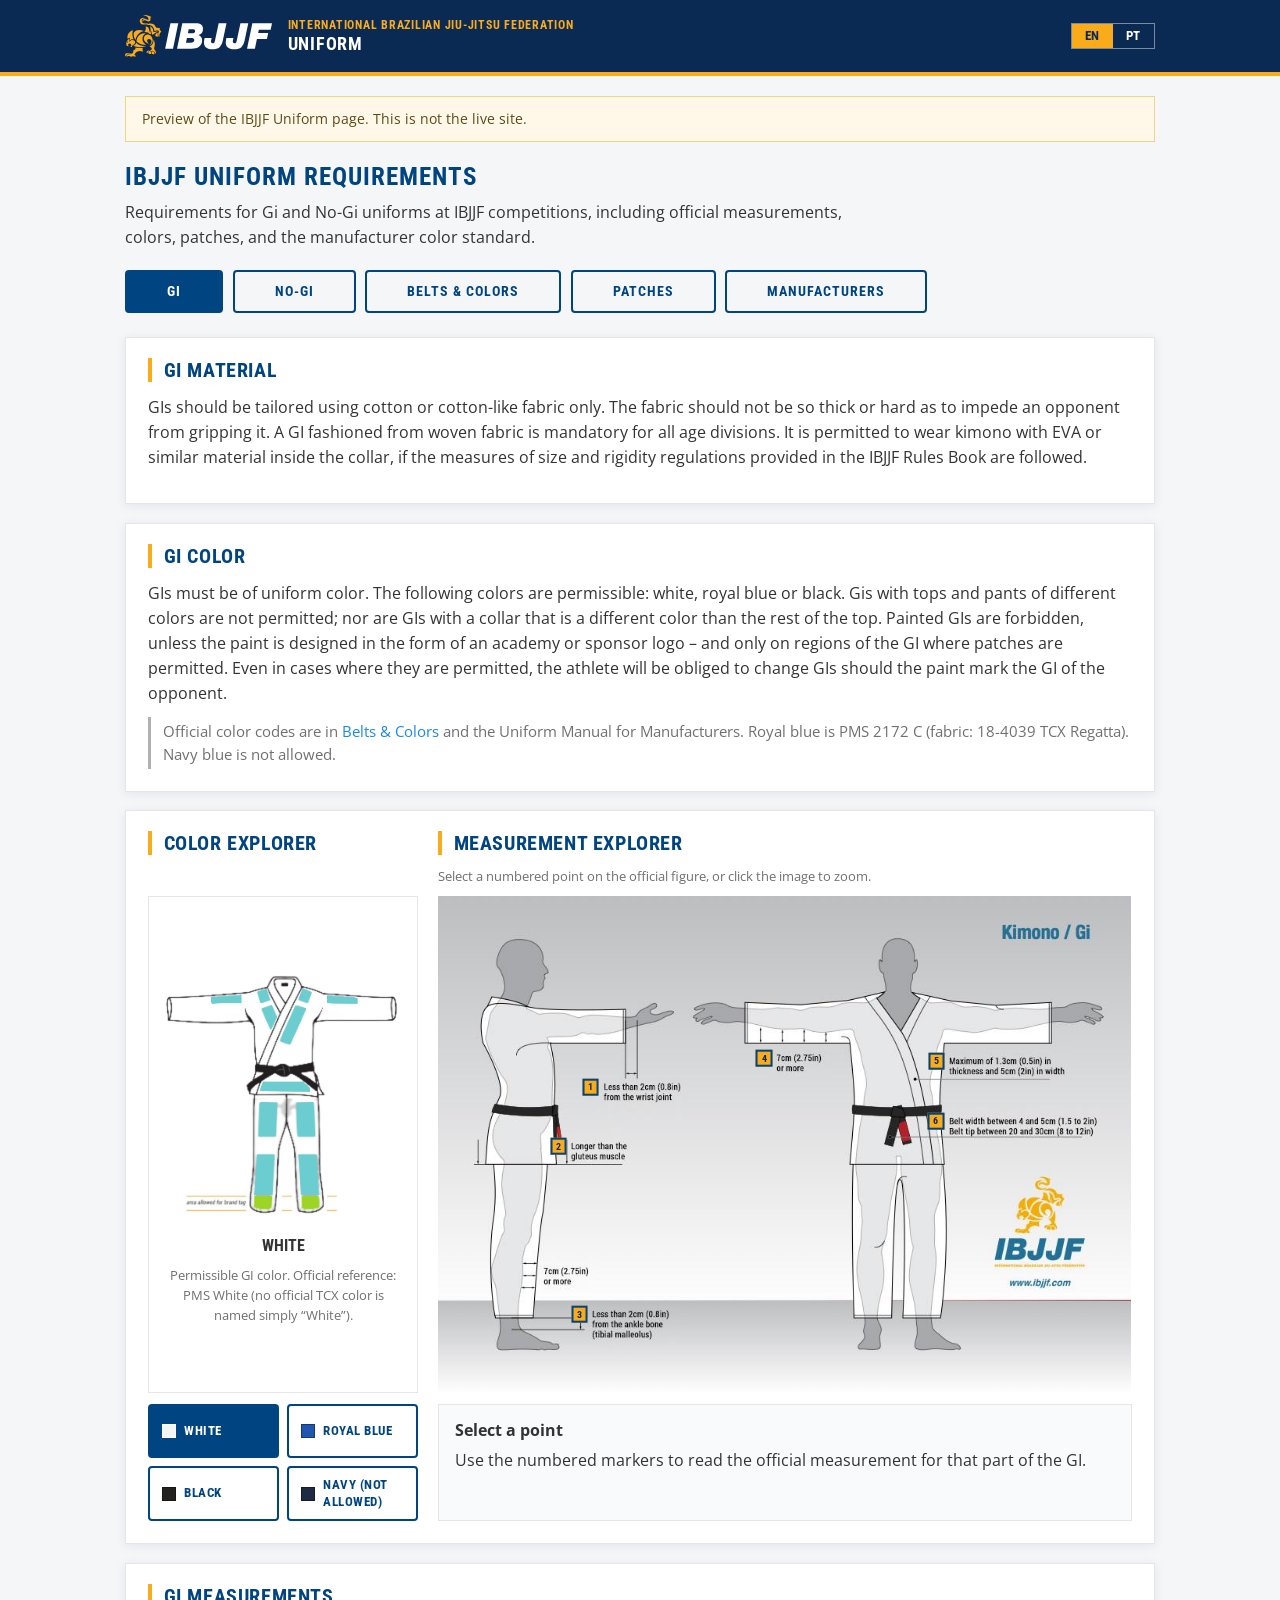
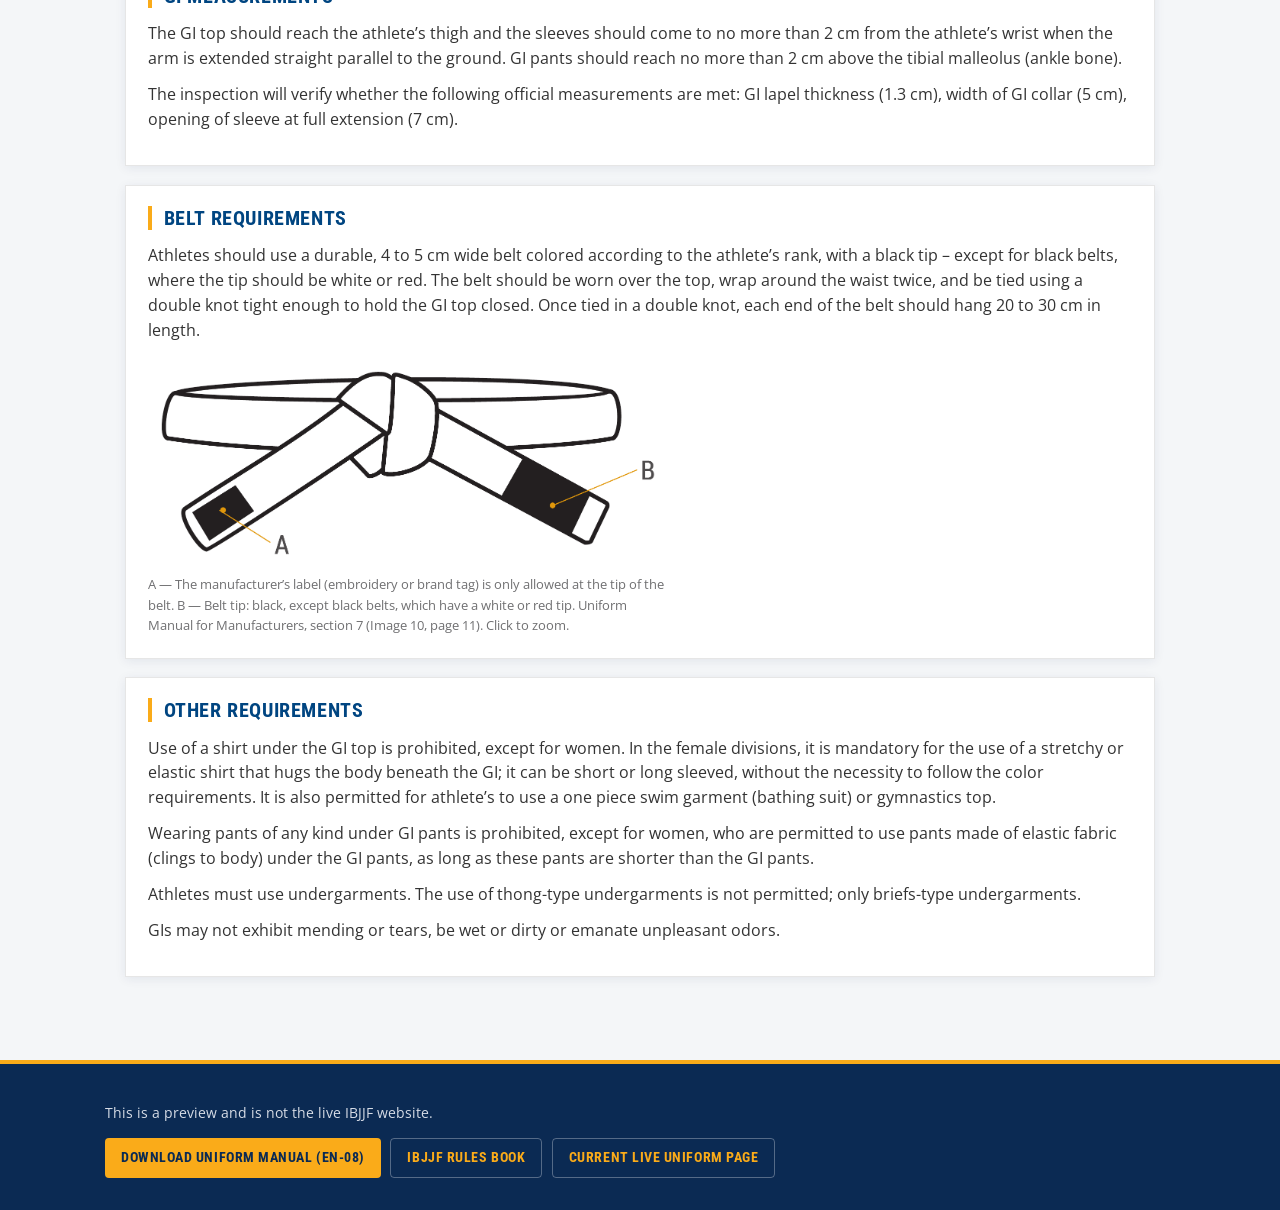
==== commit 183f8d4f: "Measurement markers: position left of each label" ====
--- a/index.html
+++ b/index.html
@@ -7,8 +7,8 @@
   <meta name="description" content="IBJJF Uniform Requirements for Gi and No-Gi competition, including measurements, colors, patches, and the manufacturer color standard.">
   <title>Uniform | IBJJF</title>
   <link rel="alternate" hreflang="pt-BR" href="pt/">
-  <link rel="stylesheet" href="assets/fonts/fonts.css?v=20261117-1508">
-  <link rel="stylesheet" href="assets/css/styles.css?v=20261117-1508">
+  <link rel="stylesheet" href="assets/fonts/fonts.css?v=20261117-1509">
+  <link rel="stylesheet" href="assets/css/styles.css?v=20261117-1509">
 </head>
 <body>
   <a class="skip" href="#main">Skip to content</a>
@@ -16,7 +16,7 @@
   <header class="site-header">
     <div class="header-inner">
       <a class="logo" href="https://ibjjf.com/" title="IBJJF">
-        <img src="assets/img/logo-ibjjf.svg?v=20261117-1508" alt="IBJJF">
+        <img src="assets/img/logo-ibjjf.svg?v=20261117-1509" alt="IBJJF">
       </a>
       <div class="header-brand">
         <span class="org">International Brazilian Jiu-Jitsu Federation</span>
@@ -65,7 +65,7 @@
           <h2>Color explorer</h2>
           <div class="gi-preview" id="gi-preview">
             <div class="gi-color-stage">
-              <img id="gi-color-img" src="assets/img/site/gi-patches-white.png?v=20261117-1508" alt="GI drawing in white." data-zoom="assets/img/site/gi-patches-white.png?v=20261117-1508" tabindex="0">
+              <img id="gi-color-img" src="assets/img/site/gi-patches-white.png?v=20261117-1509" alt="GI drawing in white." data-zoom="assets/img/site/gi-patches-white.png?v=20261117-1509" tabindex="0">
             </div>
             <p id="gi-color-label" style="font-family:var(--font-display);font-weight:700;text-transform:uppercase;margin:.7rem 0 0;">White</p>
             <p id="gi-color-note" class="caption">Permissible GI color. Official reference: PMS White (no official TCX color is named simply “White”).</p>
@@ -82,13 +82,13 @@
           <h2>Measurement explorer</h2>
           <p class="caption">Select a numbered point on the official figure, or click the image to zoom.</p>
           <div class="measure-map">
-            <img src="assets/img/site/gi-measurements.jpg?v=20261117-1508" alt="Official GI measurement figure: sleeve, collar, belt, jacket length and ankle distances." data-zoom="assets/img/site/gi-measurements.jpg?v=20261117-1508" tabindex="0">
-            <button type="button" class="hotspot" style="left:24.01%;top:38.43%;" data-measure="wrist" aria-pressed="false" title="Sleeves at the wrist">1</button>
-            <button type="button" class="hotspot" style="left:19.84%;top:50.47%;" data-measure="length" aria-pressed="false" title="Jacket length">2</button>
-            <button type="button" class="hotspot" style="left:22.55%;top:84.17%;" data-measure="ankle" aria-pressed="false" title="Pants at the ankle">3</button>
-            <button type="button" class="hotspot" style="left:49.04%;top:32.52%;" data-measure="sleeve" aria-pressed="false" title="Sleeve opening">4</button>
-            <button type="button" class="hotspot" style="left:73.84%;top:33.15%;" data-measure="collar" aria-pressed="false" title="Collar and lapel">5</button>
-            <button type="button" class="hotspot" style="left:73.84%;top:45.28%;" data-measure="belt" aria-pressed="false" title="Belt">6</button>
+            <img src="assets/img/site/gi-measurements.jpg?v=20261117-1509" alt="Official GI measurement figure: sleeve, collar, belt, jacket length and ankle distances." data-zoom="assets/img/site/gi-measurements.jpg?v=20261117-1509" tabindex="0">
+            <button type="button" class="hotspot" style="left:23.90%;top:38.49%;" data-measure="wrist" aria-pressed="false" title="Sleeves at the wrist">1</button>
+            <button type="button" class="hotspot" style="left:19.28%;top:50.44%;" data-measure="length" aria-pressed="false" title="Jacket length">2</button>
+            <button type="button" class="hotspot" style="left:22.32%;top:84.30%;" data-measure="ankle" aria-pressed="false" title="Pants at the ankle">3</button>
+            <button type="button" class="hotspot" style="left:48.93%;top:32.69%;" data-measure="sleeve" aria-pressed="false" title="Sleeve opening">4</button>
+            <button type="button" class="hotspot" style="left:73.84%;top:33.23%;" data-measure="collar" aria-pressed="false" title="Collar and lapel">5</button>
+            <button type="button" class="hotspot" style="left:73.73%;top:45.35%;" data-measure="belt" aria-pressed="false" title="Belt">6</button>
           </div>
           <div class="measure-detail" id="measure-detail">
             <strong id="measure-title">Select a point</strong>
@@ -107,7 +107,7 @@
         <h2>Belt requirements</h2>
         <p class="rule">Athletes should use a durable, 4 to 5 cm wide belt colored according to the athlete’s rank, with a black tip – except for black belts, where the tip should be white or red. The belt should be worn over the top, wrap around the waist twice, and be tied using a double knot tight enough to hold the GI top closed. Once tied in a double knot, each end of the belt should hang 20 to 30 cm in length.</p>
         <figure class="media-fig" style="max-width:520px;margin-top:1rem;">
-          <img src="assets/img/pdf/belt-manual.png?v=20261117-1508" alt="Belt knot diagram: manufacturer label only at the tip (A); black tip with white or red end (B)." data-zoom="assets/img/pdf/belt-manual.png?v=20261117-1508" tabindex="0">
+          <img src="assets/img/pdf/belt-manual.png?v=20261117-1509" alt="Belt knot diagram: manufacturer label only at the tip (A); black tip with white or red end (B)." data-zoom="assets/img/pdf/belt-manual.png?v=20261117-1509" tabindex="0">
           <figcaption class="caption">A — The manufacturer’s label (embroidery or brand tag) is only allowed at the tip of the belt. B — Belt tip: black, except black belts, which have a white or red tip. Uniform Manual for Manufacturers, section 7 (Image 10, page 11). Click to zoom.</figcaption>
         </figure>
       </article>
@@ -148,7 +148,7 @@
         </div>
         <div class="belt-result">
           <figure class="media-fig">
-            <img id="belt-photo" class="belt-photo" src="assets/img/nogi/en_blue.jpg?v=20261117-1508" alt="Example No-Gi rash guard colors for a blue belt" data-zoom="assets/img/nogi/en_blue.jpg?v=20261117-1508" tabindex="0">
+            <img id="belt-photo" class="belt-photo" src="assets/img/nogi/en_blue.jpg?v=20261117-1509" alt="Example No-Gi rash guard colors for a blue belt" data-zoom="assets/img/nogi/en_blue.jpg?v=20261117-1509" tabindex="0">
             <figcaption class="caption">Example photos. Click to zoom. Official color codes are in Belts &amp; Colors.</figcaption>
           </figure>
           <div>
@@ -165,7 +165,7 @@
         <p class="cite">Art. 8.1.16.</p>
         <div class="shorts-row" style="margin-top:1rem;">
           <figure class="media-fig">
-            <img src="assets/img/site/no-gi-garment.jpg?v=20261117-1508" alt="Official No-Gi garment figure, side and back, with shorts-length measurements: must not be longer than the knee; no more than 15 cm above the middle of the knee; kids: at least halfway down the thigh." data-zoom="assets/img/site/no-gi-garment.jpg?v=20261117-1508" tabindex="0">
+            <img src="assets/img/site/no-gi-garment.jpg?v=20261117-1509" alt="Official No-Gi garment figure, side and back, with shorts-length measurements: must not be longer than the knee; no more than 15 cm above the middle of the knee; kids: at least halfway down the thigh." data-zoom="assets/img/site/no-gi-garment.jpg?v=20261117-1509" tabindex="0">
             <figcaption class="caption">Official IBJJF No-Gi figure. Click to zoom.</figcaption>
           </figure>
           <div>
@@ -267,7 +267,7 @@
         <p class="rule">The patch must be 15 cm distance from the edge of the pants.</p>
         <p class="rule">Painted GIs are forbidden, unless the paint is designed in the form of an academy or sponsor logo – and only on regions of the GI where patches are permitted. Even in cases where they are permitted, the athlete will be obliged to change GIs should the paint mark the GI of the opponent.</p>
         <figure class="media-fig" style="margin:1rem auto 0;max-width:820px;text-align:center;">
-          <img src="assets/img/pdf/patches-manual.png?v=20261117-1508" alt="Manufacturer line-art of authorized patch areas, including brand-tag zone at the pants hem and 15 cm distance from the edge of the pants." data-zoom="assets/img/pdf/patches-manual.png?v=20261117-1508" tabindex="0">
+          <img src="assets/img/pdf/patches-manual.png?v=20261117-1509" alt="Manufacturer line-art of authorized patch areas, including brand-tag zone at the pants hem and 15 cm distance from the edge of the pants." data-zoom="assets/img/pdf/patches-manual.png?v=20261117-1509" tabindex="0">
           <figcaption class="caption">Line art from the Uniform Manual for Manufacturers, including the brand-tag area and the 15 cm distance from the edge of the pants. Click to zoom.</figcaption>
         </figure>
       </article>
@@ -281,33 +281,33 @@
         <p class="rule">Rash guards are polyester and spandex. Manufacturers must match the official colour standard on the rash guard’s polyester, by lab dip / approval against the physical standard. Royal blue is PMS 2172 C (fabric: 18-4039 TCX Regatta). Other colours use official Pantone Fashion, Home + Interiors Cotton (TCX) codes. Navy Blue is not allowed. Swatches are approximate; the physical standard is the reference. White remains PMS White (no official TCX colour is named simply “White”).</p>
         <p class="note">Athlete-facing inspection measurements on the Gi tab follow the IBJJF Rules Book and the public Uniform page (lapel thickness 1.3 cm, collar width 5 cm, sleeve opening 7 cm). Construction diagrams below are from the manufacturer manual.</p>
         <p style="margin:1rem 0 0;">
-          <a class="btn btn-gold" href="assets/pdf/IBJJF-manual-uniforme-EN-08-final.pdf?v=20261117-1508">Download Uniform Manual (EN-08)</a>
+          <a class="btn btn-gold" href="assets/pdf/IBJJF-manual-uniforme-EN-08-final.pdf?v=20261117-1509">Download Uniform Manual (EN-08)</a>
         </p>
       </article>
 
       <div class="grid-2">
         <figure class="card media-fig">
-          <img src="assets/img/pdf/gi-measures-manual.png?v=20261117-1508" alt="Manufacturer GI measurement figures, side and front." data-zoom="assets/img/pdf/gi-measures-manual.png?v=20261117-1508" tabindex="0">
+          <img src="assets/img/pdf/gi-measures-manual.png?v=20261117-1509" alt="Manufacturer GI measurement figures, side and front." data-zoom="assets/img/pdf/gi-measures-manual.png?v=20261117-1509" tabindex="0">
           <figcaption class="caption">Measurement figures from the manufacturer manual. Click to zoom.</figcaption>
         </figure>
         <figure class="card media-fig">
-          <img src="assets/img/pdf/reinforcement.png?v=20261117-1508" alt="GI reinforcement construction diagram from the manufacturer manual." data-zoom="assets/img/pdf/reinforcement.png?v=20261117-1508" tabindex="0">
+          <img src="assets/img/pdf/reinforcement.png?v=20261117-1509" alt="GI reinforcement construction diagram from the manufacturer manual." data-zoom="assets/img/pdf/reinforcement.png?v=20261117-1509" tabindex="0">
           <figcaption class="caption">Reinforcement. Click to zoom.</figcaption>
         </figure>
         <figure class="card media-fig">
-          <img src="assets/img/pdf/pants-construction.png?v=20261117-1508" alt="GI pants construction diagram from the manufacturer manual." data-zoom="assets/img/pdf/pants-construction.png?v=20261117-1508" tabindex="0">
+          <img src="assets/img/pdf/pants-construction.png?v=20261117-1509" alt="GI pants construction diagram from the manufacturer manual." data-zoom="assets/img/pdf/pants-construction.png?v=20261117-1509" tabindex="0">
           <figcaption class="caption">Pants construction. Click to zoom.</figcaption>
         </figure>
         <figure class="card media-fig">
-          <img src="assets/img/pdf/label-jacket.png?v=20261117-1508" alt="Required jacket label placement from the manufacturer manual." data-zoom="assets/img/pdf/label-jacket.png?v=20261117-1508" tabindex="0">
+          <img src="assets/img/pdf/label-jacket.png?v=20261117-1509" alt="Required jacket label placement from the manufacturer manual." data-zoom="assets/img/pdf/label-jacket.png?v=20261117-1509" tabindex="0">
           <figcaption class="caption">Jacket label. Click to zoom.</figcaption>
         </figure>
         <figure class="card media-fig">
-          <img src="assets/img/pdf/label-pants.png?v=20261117-1508" alt="Required pants label placement from the manufacturer manual." data-zoom="assets/img/pdf/label-pants.png?v=20261117-1508" tabindex="0">
+          <img src="assets/img/pdf/label-pants.png?v=20261117-1509" alt="Required pants label placement from the manufacturer manual." data-zoom="assets/img/pdf/label-pants.png?v=20261117-1509" tabindex="0">
           <figcaption class="caption">Pants label. Click to zoom.</figcaption>
         </figure>
         <figure class="card media-fig">
-          <img src="assets/img/pdf/belt-manual.png?v=20261117-1508" alt="Belt diagram (Image 10): A is the manufacturer’s label at the tip; B is the belt tip." data-zoom="assets/img/pdf/belt-manual.png?v=20261117-1508" tabindex="0">
+          <img src="assets/img/pdf/belt-manual.png?v=20261117-1509" alt="Belt diagram (Image 10): A is the manufacturer’s label at the tip; B is the belt tip." data-zoom="assets/img/pdf/belt-manual.png?v=20261117-1509" tabindex="0">
           <figcaption class="caption">A — The manufacturer’s label (embroidery or brand tag) is only allowed at the tip of the belt. B — Belt tip: black, except black belts, which have a white or red tip. Uniform Manual for Manufacturers, section 7 (Image 10, page 11). Click to zoom.</figcaption>
         </figure>
       </div>
@@ -318,7 +318,7 @@
     <div class="inner">
       <p>This is a preview and is not the live IBJJF website.</p>
       <div class="downloads">
-        <a class="btn btn-gold" href="assets/pdf/IBJJF-manual-uniforme-EN-08-final.pdf?v=20261117-1508">Download Uniform Manual (EN-08)</a>
+        <a class="btn btn-gold" href="assets/pdf/IBJJF-manual-uniforme-EN-08-final.pdf?v=20261117-1509">Download Uniform Manual (EN-08)</a>
         <a class="btn btn-ghost" href="https://ibjjf.com/books-videos">IBJJF Rules Book</a>
         <a class="btn btn-ghost" href="https://ibjjf.com/uniform">Current live Uniform page</a>
       </div>
@@ -331,6 +331,6 @@
   </div>
 
   <!-- Reviewer-only notes are in REVIEWER-NOTES.md (not linked on the page). -->
-  <script src="assets/js/app.js?v=20261117-1508"></script>
+  <script src="assets/js/app.js?v=20261117-1509"></script>
 </body>
 </html>
--- a/assets/fonts/fonts.css
+++ b/assets/fonts/fonts.css
@@ -5,7 +5,7 @@
   font-weight: 400;
   font-stretch: 100%;
   font-display: swap;
-  src: url(OpenSans-latin-ext.woff2?v=20261117-1508) format('woff2');
+  src: url(OpenSans-latin-ext.woff2?v=20261117-1509) format('woff2');
   unicode-range: U+0100-02BA, U+02BD-02C5, U+02C7-02CC, U+02CE-02D7, U+02DD-02FF, U+0304, U+0308, U+0329, U+1D00-1DBF, U+1E00-1E9F, U+1EF2-1EFF, U+2020, U+20A0-20AB, U+20AD-20C4, U+2113, U+2C60-2C7F, U+A720-A7FF;
 }
 /* latin */
@@ -15,7 +15,7 @@
   font-weight: 400;
   font-stretch: 100%;
   font-display: swap;
-  src: url(OpenSans-latin.woff2?v=20261117-1508) format('woff2');
+  src: url(OpenSans-latin.woff2?v=20261117-1509) format('woff2');
   unicode-range: U+0000-00FF, U+0131, U+0152-0153, U+02BB-02BC, U+02C6, U+02DA, U+02DC, U+0304, U+0308, U+0329, U+2000-206F, U+20AC, U+2122, U+2191, U+2193, U+2212, U+2215, U+FEFF, U+FFFD;
 }
 /* latin-ext */
@@ -25,7 +25,7 @@
   font-weight: 600;
   font-stretch: 100%;
   font-display: swap;
-  src: url(OpenSans-latin-ext.woff2?v=20261117-1508) format('woff2');
+  src: url(OpenSans-latin-ext.woff2?v=20261117-1509) format('woff2');
   unicode-range: U+0100-02BA, U+02BD-02C5, U+02C7-02CC, U+02CE-02D7, U+02DD-02FF, U+0304, U+0308, U+0329, U+1D00-1DBF, U+1E00-1E9F, U+1EF2-1EFF, U+2020, U+20A0-20AB, U+20AD-20C4, U+2113, U+2C60-2C7F, U+A720-A7FF;
 }
 /* latin */
@@ -35,7 +35,7 @@
   font-weight: 600;
   font-stretch: 100%;
   font-display: swap;
-  src: url(OpenSans-latin.woff2?v=20261117-1508) format('woff2');
+  src: url(OpenSans-latin.woff2?v=20261117-1509) format('woff2');
   unicode-range: U+0000-00FF, U+0131, U+0152-0153, U+02BB-02BC, U+02C6, U+02DA, U+02DC, U+0304, U+0308, U+0329, U+2000-206F, U+20AC, U+2122, U+2191, U+2193, U+2212, U+2215, U+FEFF, U+FFFD;
 }
 /* latin-ext */
@@ -45,7 +45,7 @@
   font-weight: 700;
   font-stretch: 100%;
   font-display: swap;
-  src: url(OpenSans-latin-ext.woff2?v=20261117-1508) format('woff2');
+  src: url(OpenSans-latin-ext.woff2?v=20261117-1509) format('woff2');
   unicode-range: U+0100-02BA, U+02BD-02C5, U+02C7-02CC, U+02CE-02D7, U+02DD-02FF, U+0304, U+0308, U+0329, U+1D00-1DBF, U+1E00-1E9F, U+1EF2-1EFF, U+2020, U+20A0-20AB, U+20AD-20C4, U+2113, U+2C60-2C7F, U+A720-A7FF;
 }
 /* latin */
@@ -55,7 +55,7 @@
   font-weight: 700;
   font-stretch: 100%;
   font-display: swap;
-  src: url(OpenSans-latin.woff2?v=20261117-1508) format('woff2');
+  src: url(OpenSans-latin.woff2?v=20261117-1509) format('woff2');
   unicode-range: U+0000-00FF, U+0131, U+0152-0153, U+02BB-02BC, U+02C6, U+02DA, U+02DC, U+0304, U+0308, U+0329, U+2000-206F, U+20AC, U+2122, U+2191, U+2193, U+2212, U+2215, U+FEFF, U+FFFD;
 }
 /* latin-ext */
@@ -64,7 +64,7 @@
   font-style: normal;
   font-weight: 400;
   font-display: swap;
-  src: url(RobotoCondensed-latin-ext.woff2?v=20261117-1508) format('woff2');
+  src: url(RobotoCondensed-latin-ext.woff2?v=20261117-1509) format('woff2');
   unicode-range: U+0100-02BA, U+02BD-02C5, U+02C7-02CC, U+02CE-02D7, U+02DD-02FF, U+0304, U+0308, U+0329, U+1D00-1DBF, U+1E00-1E9F, U+1EF2-1EFF, U+2020, U+20A0-20AB, U+20AD-20C4, U+2113, U+2C60-2C7F, U+A720-A7FF;
 }
 /* latin */
@@ -73,7 +73,7 @@
   font-style: normal;
   font-weight: 400;
   font-display: swap;
-  src: url(RobotoCondensed-latin.woff2?v=20261117-1508) format('woff2');
+  src: url(RobotoCondensed-latin.woff2?v=20261117-1509) format('woff2');
   unicode-range: U+0000-00FF, U+0131, U+0152-0153, U+02BB-02BC, U+02C6, U+02DA, U+02DC, U+0304, U+0308, U+0329, U+2000-206F, U+20AC, U+2122, U+2191, U+2193, U+2212, U+2215, U+FEFF, U+FFFD;
 }
 /* latin-ext */
@@ -82,7 +82,7 @@
   font-style: normal;
   font-weight: 700;
   font-display: swap;
-  src: url(RobotoCondensed-latin-ext.woff2?v=20261117-1508) format('woff2');
+  src: url(RobotoCondensed-latin-ext.woff2?v=20261117-1509) format('woff2');
   unicode-range: U+0100-02BA, U+02BD-02C5, U+02C7-02CC, U+02CE-02D7, U+02DD-02FF, U+0304, U+0308, U+0329, U+1D00-1DBF, U+1E00-1E9F, U+1EF2-1EFF, U+2020, U+20A0-20AB, U+20AD-20C4, U+2113, U+2C60-2C7F, U+A720-A7FF;
 }
 /* latin */
@@ -91,7 +91,7 @@
   font-style: normal;
   font-weight: 700;
   font-display: swap;
-  src: url(RobotoCondensed-latin.woff2?v=20261117-1508) format('woff2');
+  src: url(RobotoCondensed-latin.woff2?v=20261117-1509) format('woff2');
   unicode-range: U+0000-00FF, U+0131, U+0152-0153, U+02BB-02BC, U+02C6, U+02DA, U+02DC, U+0304, U+0308, U+0329, U+2000-206F, U+20AC, U+2122, U+2191, U+2193, U+2212, U+2215, U+FEFF, U+FFFD;
 }
 /* latin-ext */
@@ -100,7 +100,7 @@
   font-style: normal;
   font-weight: 800;
   font-display: swap;
-  src: url(RobotoCondensed-latin-ext.woff2?v=20261117-1508) format('woff2');
+  src: url(RobotoCondensed-latin-ext.woff2?v=20261117-1509) format('woff2');
   unicode-range: U+0100-02BA, U+02BD-02C5, U+02C7-02CC, U+02CE-02D7, U+02DD-02FF, U+0304, U+0308, U+0329, U+1D00-1DBF, U+1E00-1E9F, U+1EF2-1EFF, U+2020, U+20A0-20AB, U+20AD-20C4, U+2113, U+2C60-2C7F, U+A720-A7FF;
 }
 /* latin */
@@ -109,6 +109,6 @@
   font-style: normal;
   font-weight: 800;
   font-display: swap;
-  src: url(RobotoCondensed-latin.woff2?v=20261117-1508) format('woff2');
+  src: url(RobotoCondensed-latin.woff2?v=20261117-1509) format('woff2');
   unicode-range: U+0000-00FF, U+0131, U+0152-0153, U+02BB-02BC, U+02C6, U+02DA, U+02DC, U+0304, U+0308, U+0329, U+2000-206F, U+20AC, U+2122, U+2191, U+2193, U+2212, U+2215, U+FEFF, U+FFFD;
 }
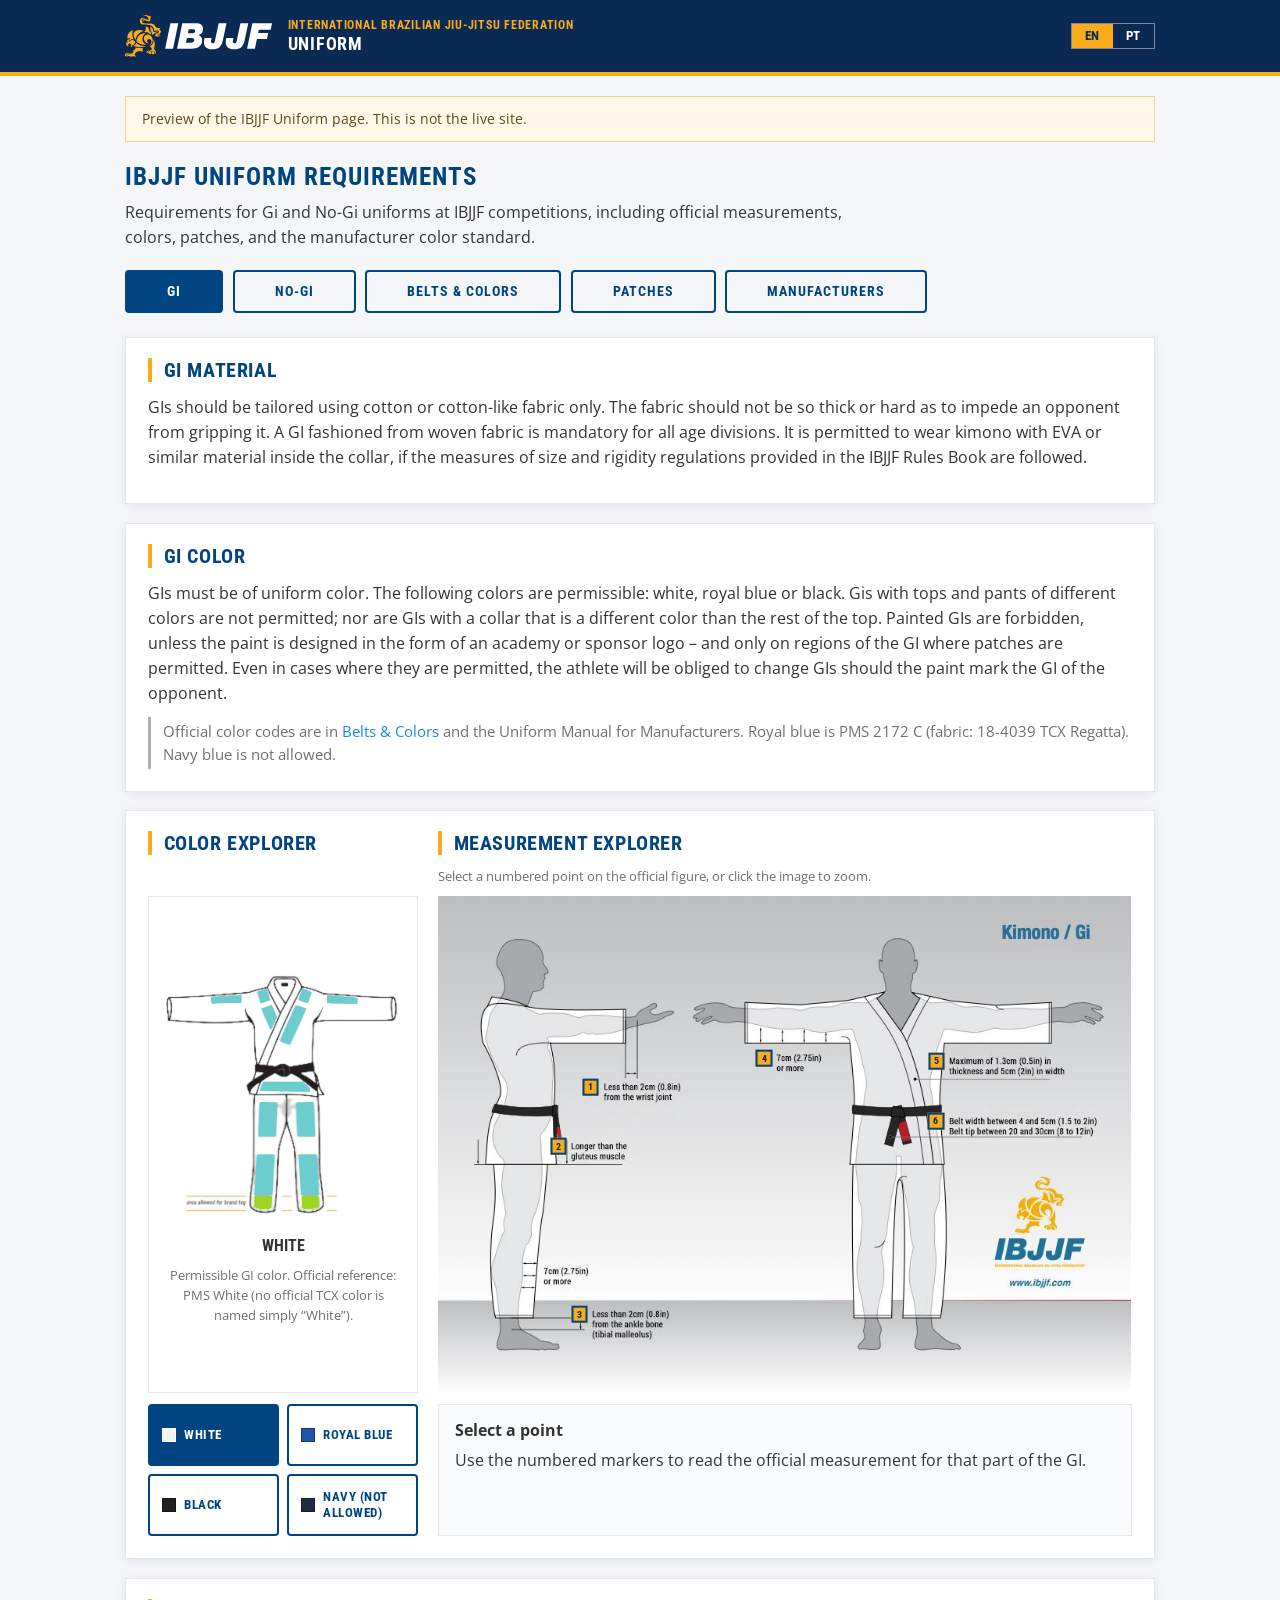
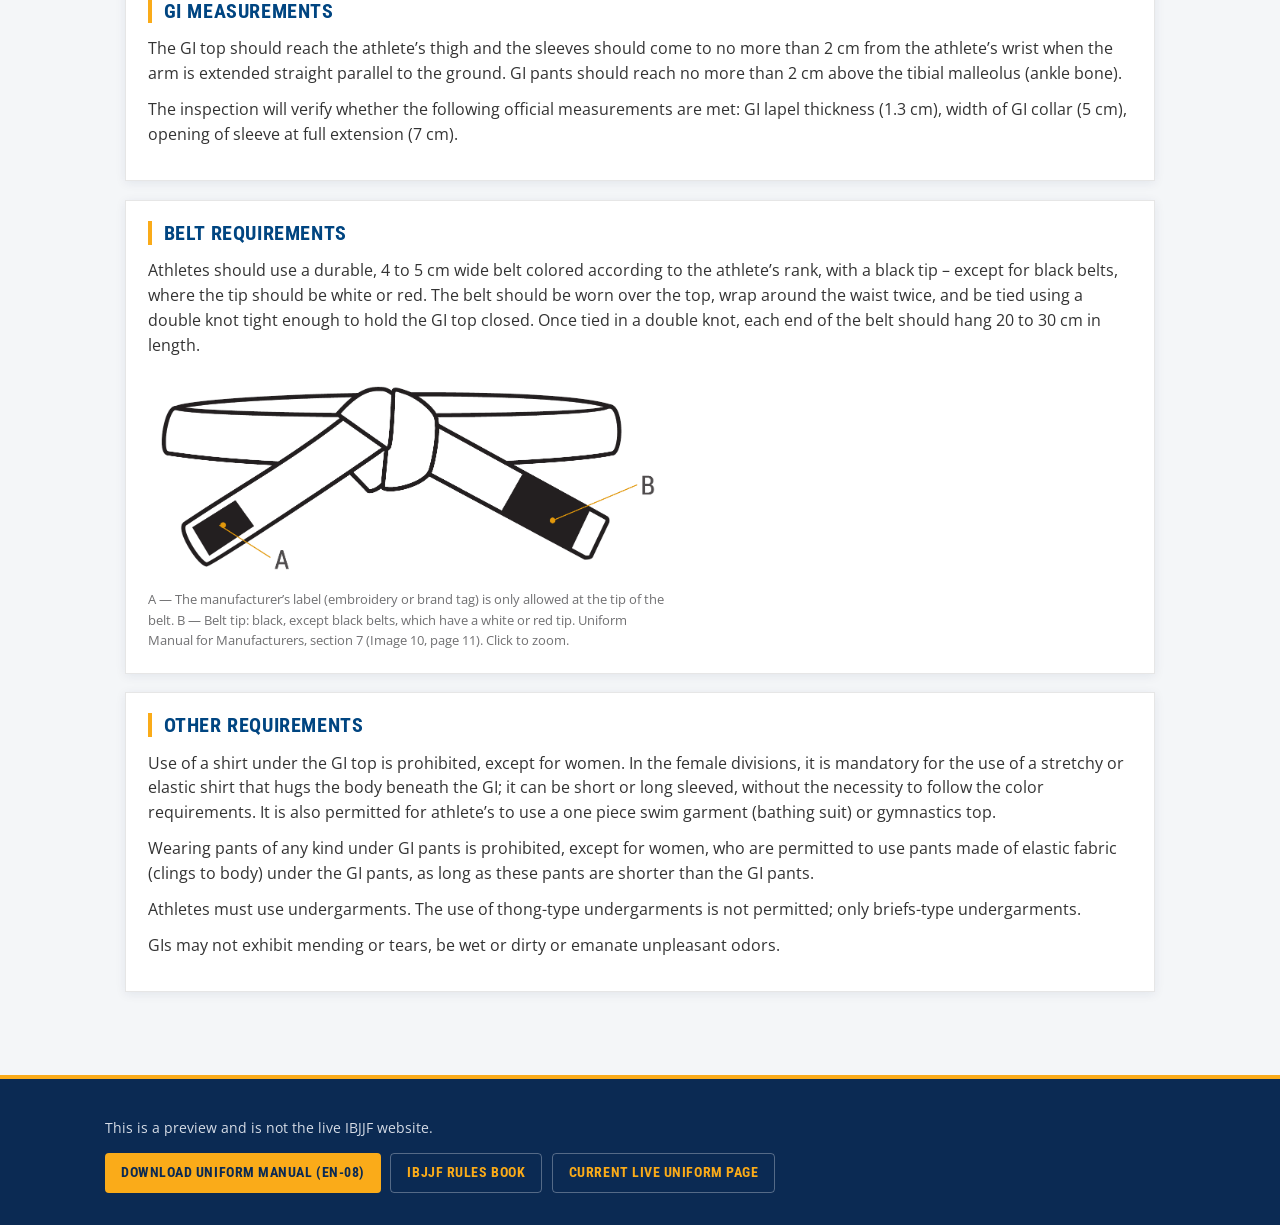
==== commit b6b23a11: "Gi measurement detail: drop repeated belt-wearing sentence from point 6; keep the detail box a const" ====
--- a/index.html
+++ b/index.html
@@ -7,8 +7,8 @@
   <meta name="description" content="IBJJF Uniform Requirements for Gi and No-Gi competition, including measurements, colors, patches, and the manufacturer color standard.">
   <title>Uniform | IBJJF</title>
   <link rel="alternate" hreflang="pt-BR" href="pt/">
-  <link rel="stylesheet" href="assets/fonts/fonts.css?v=20261117-1509">
-  <link rel="stylesheet" href="assets/css/styles.css?v=20261117-1509">
+  <link rel="stylesheet" href="assets/fonts/fonts.css?v=20261117-1513">
+  <link rel="stylesheet" href="assets/css/styles.css?v=20261117-1513">
 </head>
 <body>
   <a class="skip" href="#main">Skip to content</a>
@@ -16,7 +16,7 @@
   <header class="site-header">
     <div class="header-inner">
       <a class="logo" href="https://ibjjf.com/" title="IBJJF">
-        <img src="assets/img/logo-ibjjf.svg?v=20261117-1509" alt="IBJJF">
+        <img src="assets/img/logo-ibjjf.svg?v=20261117-1513" alt="IBJJF">
       </a>
       <div class="header-brand">
         <span class="org">International Brazilian Jiu-Jitsu Federation</span>
@@ -65,7 +65,7 @@
           <h2>Color explorer</h2>
           <div class="gi-preview" id="gi-preview">
             <div class="gi-color-stage">
-              <img id="gi-color-img" src="assets/img/site/gi-patches-white.png?v=20261117-1509" alt="GI drawing in white." data-zoom="assets/img/site/gi-patches-white.png?v=20261117-1509" tabindex="0">
+              <img id="gi-color-img" src="assets/img/site/gi-patches-white.png?v=20261117-1513" alt="GI drawing in white." data-zoom="assets/img/site/gi-patches-white.png?v=20261117-1513" tabindex="0">
             </div>
             <p id="gi-color-label" style="font-family:var(--font-display);font-weight:700;text-transform:uppercase;margin:.7rem 0 0;">White</p>
             <p id="gi-color-note" class="caption">Permissible GI color. Official reference: PMS White (no official TCX color is named simply “White”).</p>
@@ -82,7 +82,7 @@
           <h2>Measurement explorer</h2>
           <p class="caption">Select a numbered point on the official figure, or click the image to zoom.</p>
           <div class="measure-map">
-            <img src="assets/img/site/gi-measurements.jpg?v=20261117-1509" alt="Official GI measurement figure: sleeve, collar, belt, jacket length and ankle distances." data-zoom="assets/img/site/gi-measurements.jpg?v=20261117-1509" tabindex="0">
+            <img src="assets/img/site/gi-measurements.jpg?v=20261117-1513" alt="Official GI measurement figure: sleeve, collar, belt, jacket length and ankle distances." data-zoom="assets/img/site/gi-measurements.jpg?v=20261117-1513" tabindex="0">
             <button type="button" class="hotspot" style="left:23.90%;top:38.49%;" data-measure="wrist" aria-pressed="false" title="Sleeves at the wrist">1</button>
             <button type="button" class="hotspot" style="left:19.28%;top:50.44%;" data-measure="length" aria-pressed="false" title="Jacket length">2</button>
             <button type="button" class="hotspot" style="left:22.32%;top:84.30%;" data-measure="ankle" aria-pressed="false" title="Pants at the ankle">3</button>
@@ -107,7 +107,7 @@
         <h2>Belt requirements</h2>
         <p class="rule">Athletes should use a durable, 4 to 5 cm wide belt colored according to the athlete’s rank, with a black tip – except for black belts, where the tip should be white or red. The belt should be worn over the top, wrap around the waist twice, and be tied using a double knot tight enough to hold the GI top closed. Once tied in a double knot, each end of the belt should hang 20 to 30 cm in length.</p>
         <figure class="media-fig" style="max-width:520px;margin-top:1rem;">
-          <img src="assets/img/pdf/belt-manual.png?v=20261117-1509" alt="Belt knot diagram: manufacturer label only at the tip (A); black tip with white or red end (B)." data-zoom="assets/img/pdf/belt-manual.png?v=20261117-1509" tabindex="0">
+          <img src="assets/img/pdf/belt-manual.png?v=20261117-1513" alt="Belt knot diagram: manufacturer label only at the tip (A); black tip with white or red end (B)." data-zoom="assets/img/pdf/belt-manual.png?v=20261117-1513" tabindex="0">
           <figcaption class="caption">A — The manufacturer’s label (embroidery or brand tag) is only allowed at the tip of the belt. B — Belt tip: black, except black belts, which have a white or red tip. Uniform Manual for Manufacturers, section 7 (Image 10, page 11). Click to zoom.</figcaption>
         </figure>
       </article>
@@ -148,7 +148,7 @@
         </div>
         <div class="belt-result">
           <figure class="media-fig">
-            <img id="belt-photo" class="belt-photo" src="assets/img/nogi/en_blue.jpg?v=20261117-1509" alt="Example No-Gi rash guard colors for a blue belt" data-zoom="assets/img/nogi/en_blue.jpg?v=20261117-1509" tabindex="0">
+            <img id="belt-photo" class="belt-photo" src="assets/img/nogi/en_blue.jpg?v=20261117-1513" alt="Example No-Gi rash guard colors for a blue belt" data-zoom="assets/img/nogi/en_blue.jpg?v=20261117-1513" tabindex="0">
             <figcaption class="caption">Example photos. Click to zoom. Official color codes are in Belts &amp; Colors.</figcaption>
           </figure>
           <div>
@@ -165,7 +165,7 @@
         <p class="cite">Art. 8.1.16.</p>
         <div class="shorts-row" style="margin-top:1rem;">
           <figure class="media-fig">
-            <img src="assets/img/site/no-gi-garment.jpg?v=20261117-1509" alt="Official No-Gi garment figure, side and back, with shorts-length measurements: must not be longer than the knee; no more than 15 cm above the middle of the knee; kids: at least halfway down the thigh." data-zoom="assets/img/site/no-gi-garment.jpg?v=20261117-1509" tabindex="0">
+            <img src="assets/img/site/no-gi-garment.jpg?v=20261117-1513" alt="Official No-Gi garment figure, side and back, with shorts-length measurements: must not be longer than the knee; no more than 15 cm above the middle of the knee; kids: at least halfway down the thigh." data-zoom="assets/img/site/no-gi-garment.jpg?v=20261117-1513" tabindex="0">
             <figcaption class="caption">Official IBJJF No-Gi figure. Click to zoom.</figcaption>
           </figure>
           <div>
@@ -267,7 +267,7 @@
         <p class="rule">The patch must be 15 cm distance from the edge of the pants.</p>
         <p class="rule">Painted GIs are forbidden, unless the paint is designed in the form of an academy or sponsor logo – and only on regions of the GI where patches are permitted. Even in cases where they are permitted, the athlete will be obliged to change GIs should the paint mark the GI of the opponent.</p>
         <figure class="media-fig" style="margin:1rem auto 0;max-width:820px;text-align:center;">
-          <img src="assets/img/pdf/patches-manual.png?v=20261117-1509" alt="Manufacturer line-art of authorized patch areas, including brand-tag zone at the pants hem and 15 cm distance from the edge of the pants." data-zoom="assets/img/pdf/patches-manual.png?v=20261117-1509" tabindex="0">
+          <img src="assets/img/pdf/patches-manual.png?v=20261117-1513" alt="Manufacturer line-art of authorized patch areas, including brand-tag zone at the pants hem and 15 cm distance from the edge of the pants." data-zoom="assets/img/pdf/patches-manual.png?v=20261117-1513" tabindex="0">
           <figcaption class="caption">Line art from the Uniform Manual for Manufacturers, including the brand-tag area and the 15 cm distance from the edge of the pants. Click to zoom.</figcaption>
         </figure>
       </article>
@@ -281,33 +281,33 @@
         <p class="rule">Rash guards are polyester and spandex. Manufacturers must match the official colour standard on the rash guard’s polyester, by lab dip / approval against the physical standard. Royal blue is PMS 2172 C (fabric: 18-4039 TCX Regatta). Other colours use official Pantone Fashion, Home + Interiors Cotton (TCX) codes. Navy Blue is not allowed. Swatches are approximate; the physical standard is the reference. White remains PMS White (no official TCX colour is named simply “White”).</p>
         <p class="note">Athlete-facing inspection measurements on the Gi tab follow the IBJJF Rules Book and the public Uniform page (lapel thickness 1.3 cm, collar width 5 cm, sleeve opening 7 cm). Construction diagrams below are from the manufacturer manual.</p>
         <p style="margin:1rem 0 0;">
-          <a class="btn btn-gold" href="assets/pdf/IBJJF-manual-uniforme-EN-08-final.pdf?v=20261117-1509">Download Uniform Manual (EN-08)</a>
+          <a class="btn btn-gold" href="assets/pdf/IBJJF-manual-uniforme-EN-08-final.pdf?v=20261117-1513">Download Uniform Manual (EN-08)</a>
         </p>
       </article>
 
       <div class="grid-2">
         <figure class="card media-fig">
-          <img src="assets/img/pdf/gi-measures-manual.png?v=20261117-1509" alt="Manufacturer GI measurement figures, side and front." data-zoom="assets/img/pdf/gi-measures-manual.png?v=20261117-1509" tabindex="0">
+          <img src="assets/img/pdf/gi-measures-manual.png?v=20261117-1513" alt="Manufacturer GI measurement figures, side and front." data-zoom="assets/img/pdf/gi-measures-manual.png?v=20261117-1513" tabindex="0">
           <figcaption class="caption">Measurement figures from the manufacturer manual. Click to zoom.</figcaption>
         </figure>
         <figure class="card media-fig">
-          <img src="assets/img/pdf/reinforcement.png?v=20261117-1509" alt="GI reinforcement construction diagram from the manufacturer manual." data-zoom="assets/img/pdf/reinforcement.png?v=20261117-1509" tabindex="0">
+          <img src="assets/img/pdf/reinforcement.png?v=20261117-1513" alt="GI reinforcement construction diagram from the manufacturer manual." data-zoom="assets/img/pdf/reinforcement.png?v=20261117-1513" tabindex="0">
           <figcaption class="caption">Reinforcement. Click to zoom.</figcaption>
         </figure>
         <figure class="card media-fig">
-          <img src="assets/img/pdf/pants-construction.png?v=20261117-1509" alt="GI pants construction diagram from the manufacturer manual." data-zoom="assets/img/pdf/pants-construction.png?v=20261117-1509" tabindex="0">
+          <img src="assets/img/pdf/pants-construction.png?v=20261117-1513" alt="GI pants construction diagram from the manufacturer manual." data-zoom="assets/img/pdf/pants-construction.png?v=20261117-1513" tabindex="0">
           <figcaption class="caption">Pants construction. Click to zoom.</figcaption>
         </figure>
         <figure class="card media-fig">
-          <img src="assets/img/pdf/label-jacket.png?v=20261117-1509" alt="Required jacket label placement from the manufacturer manual." data-zoom="assets/img/pdf/label-jacket.png?v=20261117-1509" tabindex="0">
+          <img src="assets/img/pdf/label-jacket.png?v=20261117-1513" alt="Required jacket label placement from the manufacturer manual." data-zoom="assets/img/pdf/label-jacket.png?v=20261117-1513" tabindex="0">
           <figcaption class="caption">Jacket label. Click to zoom.</figcaption>
         </figure>
         <figure class="card media-fig">
-          <img src="assets/img/pdf/label-pants.png?v=20261117-1509" alt="Required pants label placement from the manufacturer manual." data-zoom="assets/img/pdf/label-pants.png?v=20261117-1509" tabindex="0">
+          <img src="assets/img/pdf/label-pants.png?v=20261117-1513" alt="Required pants label placement from the manufacturer manual." data-zoom="assets/img/pdf/label-pants.png?v=20261117-1513" tabindex="0">
           <figcaption class="caption">Pants label. Click to zoom.</figcaption>
         </figure>
         <figure class="card media-fig">
-          <img src="assets/img/pdf/belt-manual.png?v=20261117-1509" alt="Belt diagram (Image 10): A is the manufacturer’s label at the tip; B is the belt tip." data-zoom="assets/img/pdf/belt-manual.png?v=20261117-1509" tabindex="0">
+          <img src="assets/img/pdf/belt-manual.png?v=20261117-1513" alt="Belt diagram (Image 10): A is the manufacturer’s label at the tip; B is the belt tip." data-zoom="assets/img/pdf/belt-manual.png?v=20261117-1513" tabindex="0">
           <figcaption class="caption">A — The manufacturer’s label (embroidery or brand tag) is only allowed at the tip of the belt. B — Belt tip: black, except black belts, which have a white or red tip. Uniform Manual for Manufacturers, section 7 (Image 10, page 11). Click to zoom.</figcaption>
         </figure>
       </div>
@@ -318,7 +318,7 @@
     <div class="inner">
       <p>This is a preview and is not the live IBJJF website.</p>
       <div class="downloads">
-        <a class="btn btn-gold" href="assets/pdf/IBJJF-manual-uniforme-EN-08-final.pdf?v=20261117-1509">Download Uniform Manual (EN-08)</a>
+        <a class="btn btn-gold" href="assets/pdf/IBJJF-manual-uniforme-EN-08-final.pdf?v=20261117-1513">Download Uniform Manual (EN-08)</a>
         <a class="btn btn-ghost" href="https://ibjjf.com/books-videos">IBJJF Rules Book</a>
         <a class="btn btn-ghost" href="https://ibjjf.com/uniform">Current live Uniform page</a>
       </div>
@@ -331,6 +331,6 @@
   </div>
 
   <!-- Reviewer-only notes are in REVIEWER-NOTES.md (not linked on the page). -->
-  <script src="assets/js/app.js?v=20261117-1509"></script>
+  <script src="assets/js/app.js?v=20261117-1513"></script>
 </body>
 </html>
--- a/assets/fonts/fonts.css
+++ b/assets/fonts/fonts.css
@@ -5,7 +5,7 @@
   font-weight: 400;
   font-stretch: 100%;
   font-display: swap;
-  src: url(OpenSans-latin-ext.woff2?v=20261117-1509) format('woff2');
+  src: url(OpenSans-latin-ext.woff2?v=20261117-1513) format('woff2');
   unicode-range: U+0100-02BA, U+02BD-02C5, U+02C7-02CC, U+02CE-02D7, U+02DD-02FF, U+0304, U+0308, U+0329, U+1D00-1DBF, U+1E00-1E9F, U+1EF2-1EFF, U+2020, U+20A0-20AB, U+20AD-20C4, U+2113, U+2C60-2C7F, U+A720-A7FF;
 }
 /* latin */
@@ -15,7 +15,7 @@
   font-weight: 400;
   font-stretch: 100%;
   font-display: swap;
-  src: url(OpenSans-latin.woff2?v=20261117-1509) format('woff2');
+  src: url(OpenSans-latin.woff2?v=20261117-1513) format('woff2');
   unicode-range: U+0000-00FF, U+0131, U+0152-0153, U+02BB-02BC, U+02C6, U+02DA, U+02DC, U+0304, U+0308, U+0329, U+2000-206F, U+20AC, U+2122, U+2191, U+2193, U+2212, U+2215, U+FEFF, U+FFFD;
 }
 /* latin-ext */
@@ -25,7 +25,7 @@
   font-weight: 600;
   font-stretch: 100%;
   font-display: swap;
-  src: url(OpenSans-latin-ext.woff2?v=20261117-1509) format('woff2');
+  src: url(OpenSans-latin-ext.woff2?v=20261117-1513) format('woff2');
   unicode-range: U+0100-02BA, U+02BD-02C5, U+02C7-02CC, U+02CE-02D7, U+02DD-02FF, U+0304, U+0308, U+0329, U+1D00-1DBF, U+1E00-1E9F, U+1EF2-1EFF, U+2020, U+20A0-20AB, U+20AD-20C4, U+2113, U+2C60-2C7F, U+A720-A7FF;
 }
 /* latin */
@@ -35,7 +35,7 @@
   font-weight: 600;
   font-stretch: 100%;
   font-display: swap;
-  src: url(OpenSans-latin.woff2?v=20261117-1509) format('woff2');
+  src: url(OpenSans-latin.woff2?v=20261117-1513) format('woff2');
   unicode-range: U+0000-00FF, U+0131, U+0152-0153, U+02BB-02BC, U+02C6, U+02DA, U+02DC, U+0304, U+0308, U+0329, U+2000-206F, U+20AC, U+2122, U+2191, U+2193, U+2212, U+2215, U+FEFF, U+FFFD;
 }
 /* latin-ext */
@@ -45,7 +45,7 @@
   font-weight: 700;
   font-stretch: 100%;
   font-display: swap;
-  src: url(OpenSans-latin-ext.woff2?v=20261117-1509) format('woff2');
+  src: url(OpenSans-latin-ext.woff2?v=20261117-1513) format('woff2');
   unicode-range: U+0100-02BA, U+02BD-02C5, U+02C7-02CC, U+02CE-02D7, U+02DD-02FF, U+0304, U+0308, U+0329, U+1D00-1DBF, U+1E00-1E9F, U+1EF2-1EFF, U+2020, U+20A0-20AB, U+20AD-20C4, U+2113, U+2C60-2C7F, U+A720-A7FF;
 }
 /* latin */
@@ -55,7 +55,7 @@
   font-weight: 700;
   font-stretch: 100%;
   font-display: swap;
-  src: url(OpenSans-latin.woff2?v=20261117-1509) format('woff2');
+  src: url(OpenSans-latin.woff2?v=20261117-1513) format('woff2');
   unicode-range: U+0000-00FF, U+0131, U+0152-0153, U+02BB-02BC, U+02C6, U+02DA, U+02DC, U+0304, U+0308, U+0329, U+2000-206F, U+20AC, U+2122, U+2191, U+2193, U+2212, U+2215, U+FEFF, U+FFFD;
 }
 /* latin-ext */
@@ -64,7 +64,7 @@
   font-style: normal;
   font-weight: 400;
   font-display: swap;
-  src: url(RobotoCondensed-latin-ext.woff2?v=20261117-1509) format('woff2');
+  src: url(RobotoCondensed-latin-ext.woff2?v=20261117-1513) format('woff2');
   unicode-range: U+0100-02BA, U+02BD-02C5, U+02C7-02CC, U+02CE-02D7, U+02DD-02FF, U+0304, U+0308, U+0329, U+1D00-1DBF, U+1E00-1E9F, U+1EF2-1EFF, U+2020, U+20A0-20AB, U+20AD-20C4, U+2113, U+2C60-2C7F, U+A720-A7FF;
 }
 /* latin */
@@ -73,7 +73,7 @@
   font-style: normal;
   font-weight: 400;
   font-display: swap;
-  src: url(RobotoCondensed-latin.woff2?v=20261117-1509) format('woff2');
+  src: url(RobotoCondensed-latin.woff2?v=20261117-1513) format('woff2');
   unicode-range: U+0000-00FF, U+0131, U+0152-0153, U+02BB-02BC, U+02C6, U+02DA, U+02DC, U+0304, U+0308, U+0329, U+2000-206F, U+20AC, U+2122, U+2191, U+2193, U+2212, U+2215, U+FEFF, U+FFFD;
 }
 /* latin-ext */
@@ -82,7 +82,7 @@
   font-style: normal;
   font-weight: 700;
   font-display: swap;
-  src: url(RobotoCondensed-latin-ext.woff2?v=20261117-1509) format('woff2');
+  src: url(RobotoCondensed-latin-ext.woff2?v=20261117-1513) format('woff2');
   unicode-range: U+0100-02BA, U+02BD-02C5, U+02C7-02CC, U+02CE-02D7, U+02DD-02FF, U+0304, U+0308, U+0329, U+1D00-1DBF, U+1E00-1E9F, U+1EF2-1EFF, U+2020, U+20A0-20AB, U+20AD-20C4, U+2113, U+2C60-2C7F, U+A720-A7FF;
 }
 /* latin */
@@ -91,7 +91,7 @@
   font-style: normal;
   font-weight: 700;
   font-display: swap;
-  src: url(RobotoCondensed-latin.woff2?v=20261117-1509) format('woff2');
+  src: url(RobotoCondensed-latin.woff2?v=20261117-1513) format('woff2');
   unicode-range: U+0000-00FF, U+0131, U+0152-0153, U+02BB-02BC, U+02C6, U+02DA, U+02DC, U+0304, U+0308, U+0329, U+2000-206F, U+20AC, U+2122, U+2191, U+2193, U+2212, U+2215, U+FEFF, U+FFFD;
 }
 /* latin-ext */
@@ -100,7 +100,7 @@
   font-style: normal;
   font-weight: 800;
   font-display: swap;
-  src: url(RobotoCondensed-latin-ext.woff2?v=20261117-1509) format('woff2');
+  src: url(RobotoCondensed-latin-ext.woff2?v=20261117-1513) format('woff2');
   unicode-range: U+0100-02BA, U+02BD-02C5, U+02C7-02CC, U+02CE-02D7, U+02DD-02FF, U+0304, U+0308, U+0329, U+1D00-1DBF, U+1E00-1E9F, U+1EF2-1EFF, U+2020, U+20A0-20AB, U+20AD-20C4, U+2113, U+2C60-2C7F, U+A720-A7FF;
 }
 /* latin */
@@ -109,6 +109,6 @@
   font-style: normal;
   font-weight: 800;
   font-display: swap;
-  src: url(RobotoCondensed-latin.woff2?v=20261117-1509) format('woff2');
+  src: url(RobotoCondensed-latin.woff2?v=20261117-1513) format('woff2');
   unicode-range: U+0000-00FF, U+0131, U+0152-0153, U+02BB-02BC, U+02C6, U+02DA, U+02DC, U+0304, U+0308, U+0329, U+2000-206F, U+20AC, U+2122, U+2191, U+2193, U+2212, U+2215, U+FEFF, U+FFFD;
 }
--- a/assets/css/styles.css
+++ b/assets/css/styles.css
@@ -446,12 +446,12 @@
 /* Measurement markers: identical fully-bordered squares, placed immediately left of the label's first line */
 .measure-map { container-type: inline-size; }
 .hotspot {
-  --m: clamp(14px, 2.4cqw, 20px);
+  --m: clamp(12px, 2.4cqw, 20px);
   width: var(--m); height: var(--m);
   box-sizing: border-box; padding: 0;
   border: 2px solid var(--ibjjf-primary); border-radius: 0; box-shadow: none;
-  font-size: clamp(.5rem, 1.45cqw, .72rem); line-height: 1; overflow: visible;
+  font-size: clamp(.44rem, 1.45cqw, .72rem); line-height: 1; overflow: visible;
   transform: translate(calc(-100% - clamp(3px, .7cqw, 6px)), -50%);
 }
 .hotspot:hover, .hotspot[aria-pressed="true"] { border-color: var(--ibjjf-primary); box-shadow: inset 0 0 0 1px #fff; }
-@media (max-width: 576px) { .hotspot { width: var(--m); height: var(--m); font-size: clamp(.5rem, 1.45cqw, .72rem); } }
+@media (max-width: 576px) { .hotspot { width: var(--m); height: var(--m); font-size: clamp(.44rem, 1.45cqw, .72rem); } }
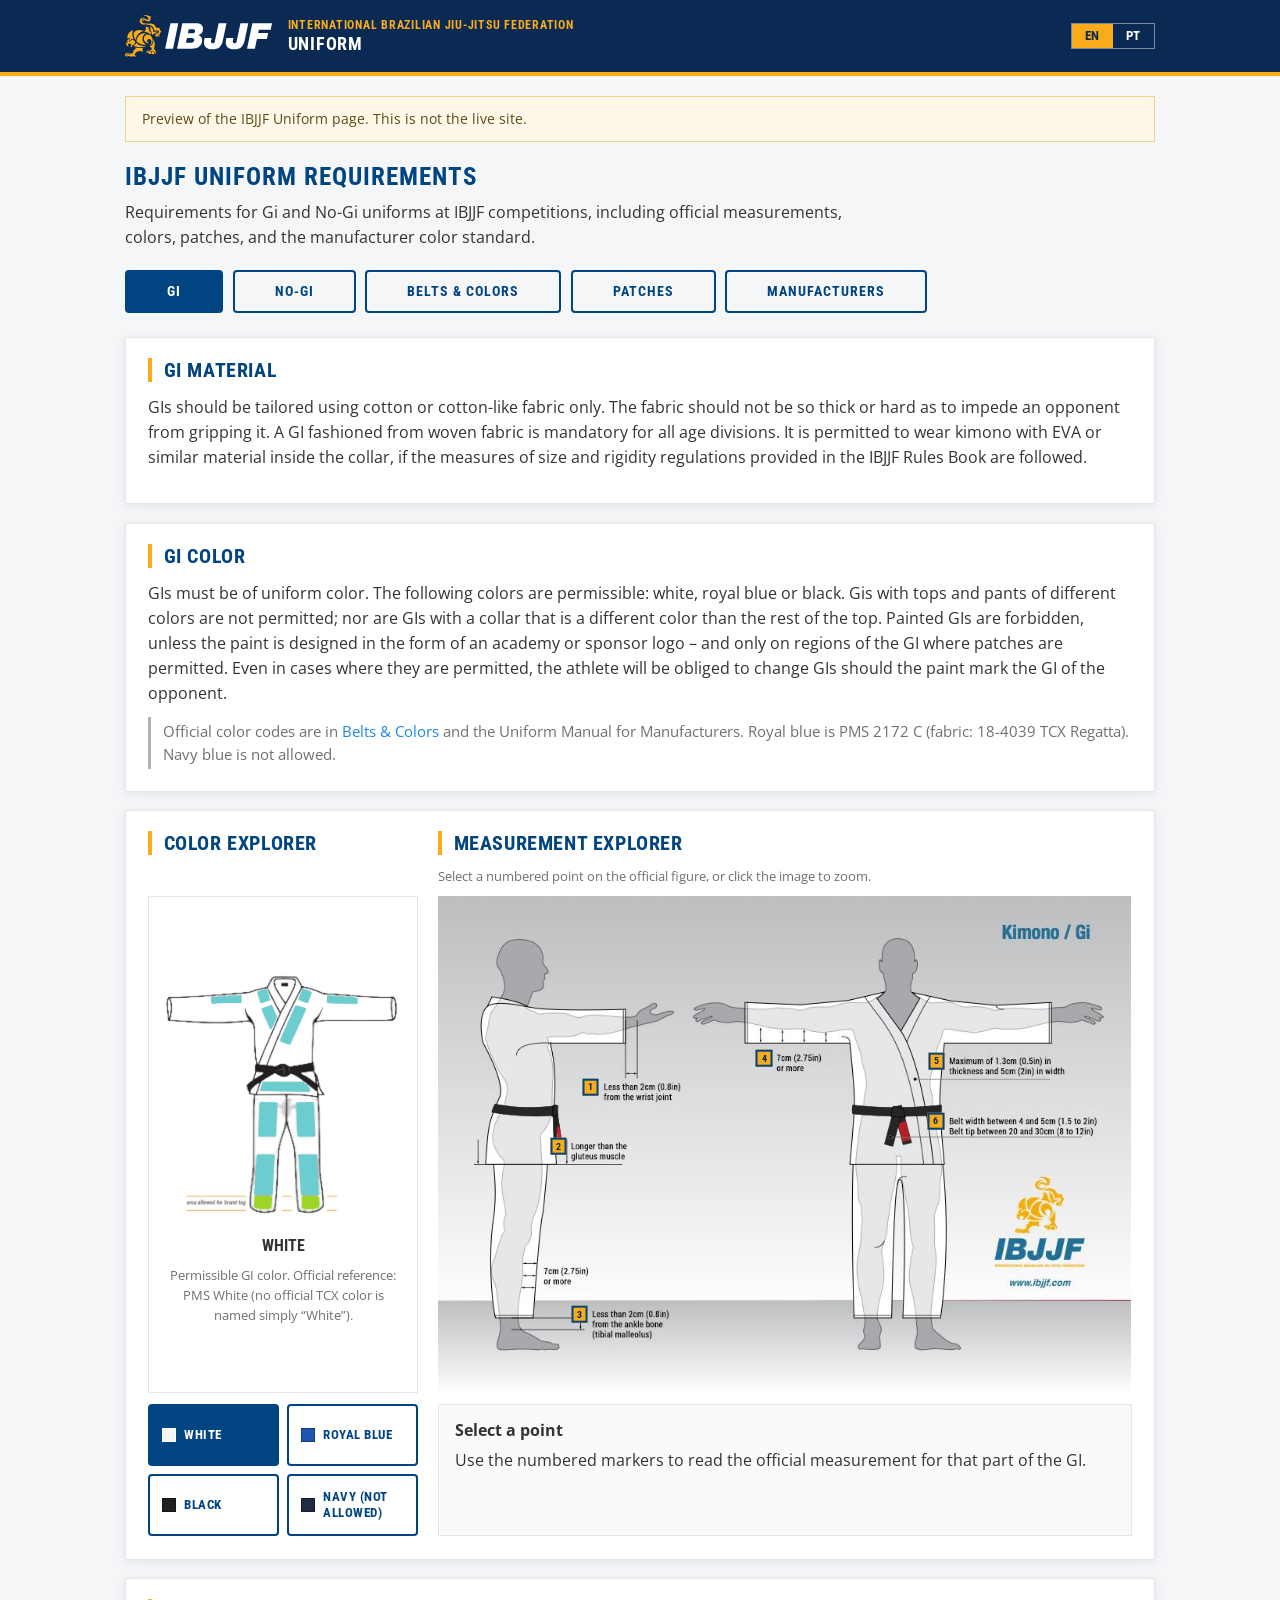
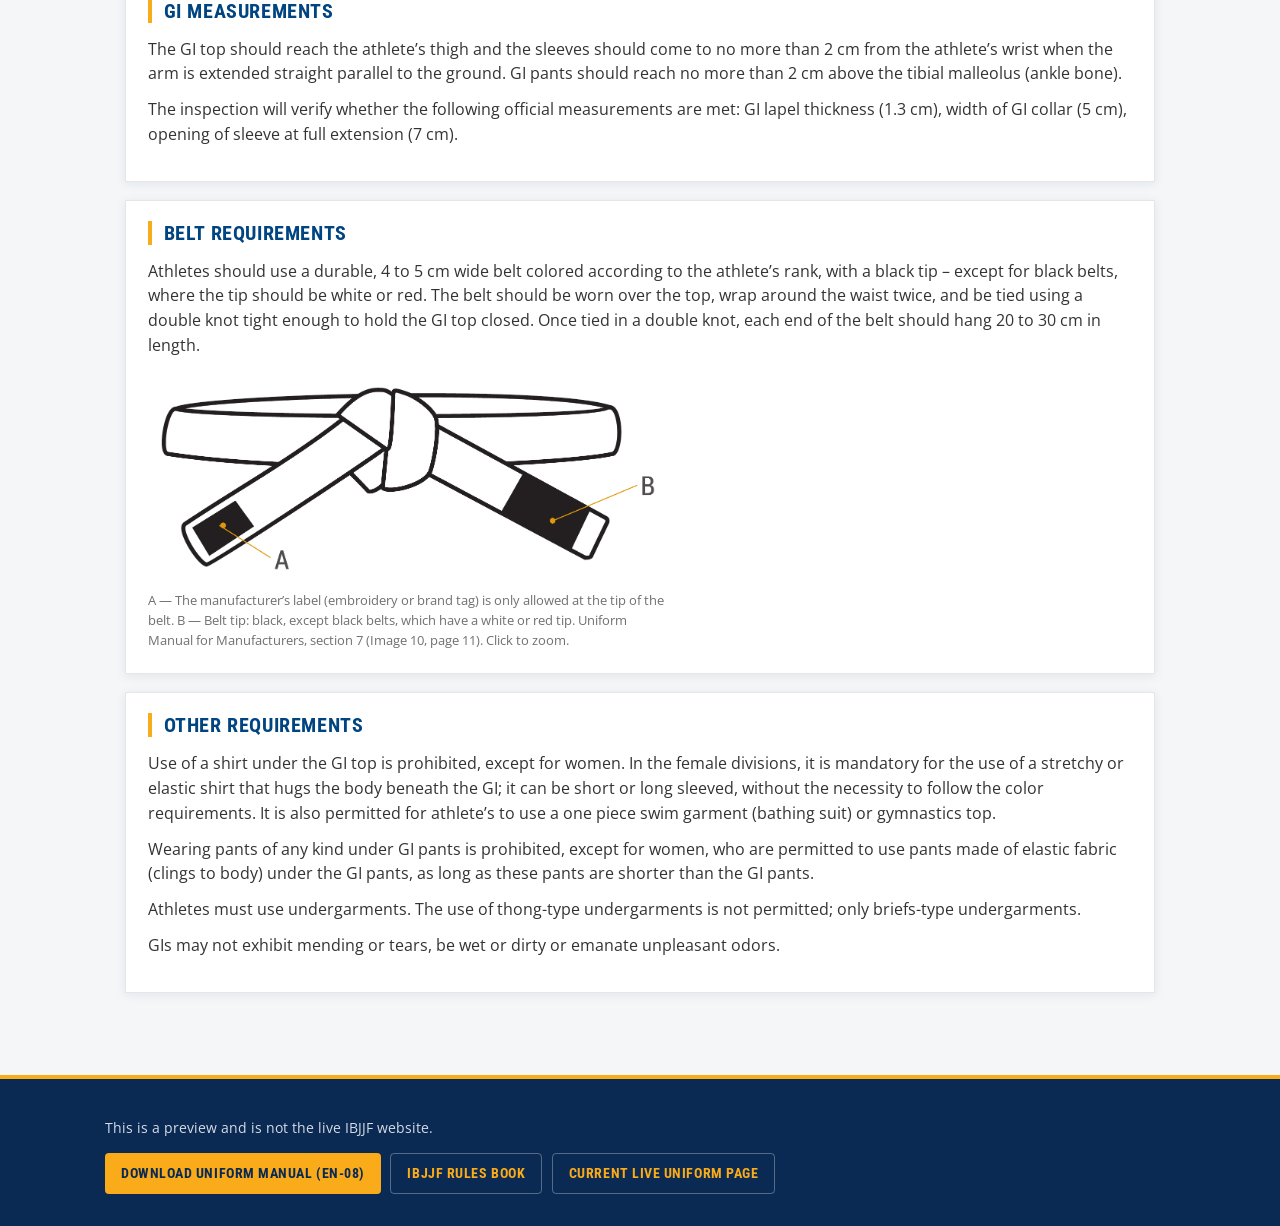
==== commit 1f5e300d: "Measurement detail box: exact fractional min-height" ====
--- a/index.html
+++ b/index.html
@@ -7,8 +7,8 @@
   <meta name="description" content="IBJJF Uniform Requirements for Gi and No-Gi competition, including measurements, colors, patches, and the manufacturer color standard.">
   <title>Uniform | IBJJF</title>
   <link rel="alternate" hreflang="pt-BR" href="pt/">
-  <link rel="stylesheet" href="assets/fonts/fonts.css?v=20261117-1513">
-  <link rel="stylesheet" href="assets/css/styles.css?v=20261117-1513">
+  <link rel="stylesheet" href="assets/fonts/fonts.css?v=20261117-1515">
+  <link rel="stylesheet" href="assets/css/styles.css?v=20261117-1515">
 </head>
 <body>
   <a class="skip" href="#main">Skip to content</a>
@@ -16,7 +16,7 @@
   <header class="site-header">
     <div class="header-inner">
       <a class="logo" href="https://ibjjf.com/" title="IBJJF">
-        <img src="assets/img/logo-ibjjf.svg?v=20261117-1513" alt="IBJJF">
+        <img src="assets/img/logo-ibjjf.svg?v=20261117-1515" alt="IBJJF">
       </a>
       <div class="header-brand">
         <span class="org">International Brazilian Jiu-Jitsu Federation</span>
@@ -65,7 +65,7 @@
           <h2>Color explorer</h2>
           <div class="gi-preview" id="gi-preview">
             <div class="gi-color-stage">
-              <img id="gi-color-img" src="assets/img/site/gi-patches-white.png?v=20261117-1513" alt="GI drawing in white." data-zoom="assets/img/site/gi-patches-white.png?v=20261117-1513" tabindex="0">
+              <img id="gi-color-img" src="assets/img/site/gi-patches-white.png?v=20261117-1515" alt="GI drawing in white." data-zoom="assets/img/site/gi-patches-white.png?v=20261117-1515" tabindex="0">
             </div>
             <p id="gi-color-label" style="font-family:var(--font-display);font-weight:700;text-transform:uppercase;margin:.7rem 0 0;">White</p>
             <p id="gi-color-note" class="caption">Permissible GI color. Official reference: PMS White (no official TCX color is named simply “White”).</p>
@@ -82,7 +82,7 @@
           <h2>Measurement explorer</h2>
           <p class="caption">Select a numbered point on the official figure, or click the image to zoom.</p>
           <div class="measure-map">
-            <img src="assets/img/site/gi-measurements.jpg?v=20261117-1513" alt="Official GI measurement figure: sleeve, collar, belt, jacket length and ankle distances." data-zoom="assets/img/site/gi-measurements.jpg?v=20261117-1513" tabindex="0">
+            <img src="assets/img/site/gi-measurements.jpg?v=20261117-1515" alt="Official GI measurement figure: sleeve, collar, belt, jacket length and ankle distances." data-zoom="assets/img/site/gi-measurements.jpg?v=20261117-1515" tabindex="0">
             <button type="button" class="hotspot" style="left:23.90%;top:38.49%;" data-measure="wrist" aria-pressed="false" title="Sleeves at the wrist">1</button>
             <button type="button" class="hotspot" style="left:19.28%;top:50.44%;" data-measure="length" aria-pressed="false" title="Jacket length">2</button>
             <button type="button" class="hotspot" style="left:22.32%;top:84.30%;" data-measure="ankle" aria-pressed="false" title="Pants at the ankle">3</button>
@@ -107,7 +107,7 @@
         <h2>Belt requirements</h2>
         <p class="rule">Athletes should use a durable, 4 to 5 cm wide belt colored according to the athlete’s rank, with a black tip – except for black belts, where the tip should be white or red. The belt should be worn over the top, wrap around the waist twice, and be tied using a double knot tight enough to hold the GI top closed. Once tied in a double knot, each end of the belt should hang 20 to 30 cm in length.</p>
         <figure class="media-fig" style="max-width:520px;margin-top:1rem;">
-          <img src="assets/img/pdf/belt-manual.png?v=20261117-1513" alt="Belt knot diagram: manufacturer label only at the tip (A); black tip with white or red end (B)." data-zoom="assets/img/pdf/belt-manual.png?v=20261117-1513" tabindex="0">
+          <img src="assets/img/pdf/belt-manual.png?v=20261117-1515" alt="Belt knot diagram: manufacturer label only at the tip (A); black tip with white or red end (B)." data-zoom="assets/img/pdf/belt-manual.png?v=20261117-1515" tabindex="0">
           <figcaption class="caption">A — The manufacturer’s label (embroidery or brand tag) is only allowed at the tip of the belt. B — Belt tip: black, except black belts, which have a white or red tip. Uniform Manual for Manufacturers, section 7 (Image 10, page 11). Click to zoom.</figcaption>
         </figure>
       </article>
@@ -148,7 +148,7 @@
         </div>
         <div class="belt-result">
           <figure class="media-fig">
-            <img id="belt-photo" class="belt-photo" src="assets/img/nogi/en_blue.jpg?v=20261117-1513" alt="Example No-Gi rash guard colors for a blue belt" data-zoom="assets/img/nogi/en_blue.jpg?v=20261117-1513" tabindex="0">
+            <img id="belt-photo" class="belt-photo" src="assets/img/nogi/en_blue.jpg?v=20261117-1515" alt="Example No-Gi rash guard colors for a blue belt" data-zoom="assets/img/nogi/en_blue.jpg?v=20261117-1515" tabindex="0">
             <figcaption class="caption">Example photos. Click to zoom. Official color codes are in Belts &amp; Colors.</figcaption>
           </figure>
           <div>
@@ -165,7 +165,7 @@
         <p class="cite">Art. 8.1.16.</p>
         <div class="shorts-row" style="margin-top:1rem;">
           <figure class="media-fig">
-            <img src="assets/img/site/no-gi-garment.jpg?v=20261117-1513" alt="Official No-Gi garment figure, side and back, with shorts-length measurements: must not be longer than the knee; no more than 15 cm above the middle of the knee; kids: at least halfway down the thigh." data-zoom="assets/img/site/no-gi-garment.jpg?v=20261117-1513" tabindex="0">
+            <img src="assets/img/site/no-gi-garment.jpg?v=20261117-1515" alt="Official No-Gi garment figure, side and back, with shorts-length measurements: must not be longer than the knee; no more than 15 cm above the middle of the knee; kids: at least halfway down the thigh." data-zoom="assets/img/site/no-gi-garment.jpg?v=20261117-1515" tabindex="0">
             <figcaption class="caption">Official IBJJF No-Gi figure. Click to zoom.</figcaption>
           </figure>
           <div>
@@ -267,7 +267,7 @@
         <p class="rule">The patch must be 15 cm distance from the edge of the pants.</p>
         <p class="rule">Painted GIs are forbidden, unless the paint is designed in the form of an academy or sponsor logo – and only on regions of the GI where patches are permitted. Even in cases where they are permitted, the athlete will be obliged to change GIs should the paint mark the GI of the opponent.</p>
         <figure class="media-fig" style="margin:1rem auto 0;max-width:820px;text-align:center;">
-          <img src="assets/img/pdf/patches-manual.png?v=20261117-1513" alt="Manufacturer line-art of authorized patch areas, including brand-tag zone at the pants hem and 15 cm distance from the edge of the pants." data-zoom="assets/img/pdf/patches-manual.png?v=20261117-1513" tabindex="0">
+          <img src="assets/img/pdf/patches-manual.png?v=20261117-1515" alt="Manufacturer line-art of authorized patch areas, including brand-tag zone at the pants hem and 15 cm distance from the edge of the pants." data-zoom="assets/img/pdf/patches-manual.png?v=20261117-1515" tabindex="0">
           <figcaption class="caption">Line art from the Uniform Manual for Manufacturers, including the brand-tag area and the 15 cm distance from the edge of the pants. Click to zoom.</figcaption>
         </figure>
       </article>
@@ -281,33 +281,33 @@
         <p class="rule">Rash guards are polyester and spandex. Manufacturers must match the official colour standard on the rash guard’s polyester, by lab dip / approval against the physical standard. Royal blue is PMS 2172 C (fabric: 18-4039 TCX Regatta). Other colours use official Pantone Fashion, Home + Interiors Cotton (TCX) codes. Navy Blue is not allowed. Swatches are approximate; the physical standard is the reference. White remains PMS White (no official TCX colour is named simply “White”).</p>
         <p class="note">Athlete-facing inspection measurements on the Gi tab follow the IBJJF Rules Book and the public Uniform page (lapel thickness 1.3 cm, collar width 5 cm, sleeve opening 7 cm). Construction diagrams below are from the manufacturer manual.</p>
         <p style="margin:1rem 0 0;">
-          <a class="btn btn-gold" href="assets/pdf/IBJJF-manual-uniforme-EN-08-final.pdf?v=20261117-1513">Download Uniform Manual (EN-08)</a>
+          <a class="btn btn-gold" href="assets/pdf/IBJJF-manual-uniforme-EN-08-final.pdf?v=20261117-1515">Download Uniform Manual (EN-08)</a>
         </p>
       </article>
 
       <div class="grid-2">
         <figure class="card media-fig">
-          <img src="assets/img/pdf/gi-measures-manual.png?v=20261117-1513" alt="Manufacturer GI measurement figures, side and front." data-zoom="assets/img/pdf/gi-measures-manual.png?v=20261117-1513" tabindex="0">
+          <img src="assets/img/pdf/gi-measures-manual.png?v=20261117-1515" alt="Manufacturer GI measurement figures, side and front." data-zoom="assets/img/pdf/gi-measures-manual.png?v=20261117-1515" tabindex="0">
           <figcaption class="caption">Measurement figures from the manufacturer manual. Click to zoom.</figcaption>
         </figure>
         <figure class="card media-fig">
-          <img src="assets/img/pdf/reinforcement.png?v=20261117-1513" alt="GI reinforcement construction diagram from the manufacturer manual." data-zoom="assets/img/pdf/reinforcement.png?v=20261117-1513" tabindex="0">
+          <img src="assets/img/pdf/reinforcement.png?v=20261117-1515" alt="GI reinforcement construction diagram from the manufacturer manual." data-zoom="assets/img/pdf/reinforcement.png?v=20261117-1515" tabindex="0">
           <figcaption class="caption">Reinforcement. Click to zoom.</figcaption>
         </figure>
         <figure class="card media-fig">
-          <img src="assets/img/pdf/pants-construction.png?v=20261117-1513" alt="GI pants construction diagram from the manufacturer manual." data-zoom="assets/img/pdf/pants-construction.png?v=20261117-1513" tabindex="0">
+          <img src="assets/img/pdf/pants-construction.png?v=20261117-1515" alt="GI pants construction diagram from the manufacturer manual." data-zoom="assets/img/pdf/pants-construction.png?v=20261117-1515" tabindex="0">
           <figcaption class="caption">Pants construction. Click to zoom.</figcaption>
         </figure>
         <figure class="card media-fig">
-          <img src="assets/img/pdf/label-jacket.png?v=20261117-1513" alt="Required jacket label placement from the manufacturer manual." data-zoom="assets/img/pdf/label-jacket.png?v=20261117-1513" tabindex="0">
+          <img src="assets/img/pdf/label-jacket.png?v=20261117-1515" alt="Required jacket label placement from the manufacturer manual." data-zoom="assets/img/pdf/label-jacket.png?v=20261117-1515" tabindex="0">
           <figcaption class="caption">Jacket label. Click to zoom.</figcaption>
         </figure>
         <figure class="card media-fig">
-          <img src="assets/img/pdf/label-pants.png?v=20261117-1513" alt="Required pants label placement from the manufacturer manual." data-zoom="assets/img/pdf/label-pants.png?v=20261117-1513" tabindex="0">
+          <img src="assets/img/pdf/label-pants.png?v=20261117-1515" alt="Required pants label placement from the manufacturer manual." data-zoom="assets/img/pdf/label-pants.png?v=20261117-1515" tabindex="0">
           <figcaption class="caption">Pants label. Click to zoom.</figcaption>
         </figure>
         <figure class="card media-fig">
-          <img src="assets/img/pdf/belt-manual.png?v=20261117-1513" alt="Belt diagram (Image 10): A is the manufacturer’s label at the tip; B is the belt tip." data-zoom="assets/img/pdf/belt-manual.png?v=20261117-1513" tabindex="0">
+          <img src="assets/img/pdf/belt-manual.png?v=20261117-1515" alt="Belt diagram (Image 10): A is the manufacturer’s label at the tip; B is the belt tip." data-zoom="assets/img/pdf/belt-manual.png?v=20261117-1515" tabindex="0">
           <figcaption class="caption">A — The manufacturer’s label (embroidery or brand tag) is only allowed at the tip of the belt. B — Belt tip: black, except black belts, which have a white or red tip. Uniform Manual for Manufacturers, section 7 (Image 10, page 11). Click to zoom.</figcaption>
         </figure>
       </div>
@@ -318,7 +318,7 @@
     <div class="inner">
       <p>This is a preview and is not the live IBJJF website.</p>
       <div class="downloads">
-        <a class="btn btn-gold" href="assets/pdf/IBJJF-manual-uniforme-EN-08-final.pdf?v=20261117-1513">Download Uniform Manual (EN-08)</a>
+        <a class="btn btn-gold" href="assets/pdf/IBJJF-manual-uniforme-EN-08-final.pdf?v=20261117-1515">Download Uniform Manual (EN-08)</a>
         <a class="btn btn-ghost" href="https://ibjjf.com/books-videos">IBJJF Rules Book</a>
         <a class="btn btn-ghost" href="https://ibjjf.com/uniform">Current live Uniform page</a>
       </div>
@@ -331,6 +331,6 @@
   </div>
 
   <!-- Reviewer-only notes are in REVIEWER-NOTES.md (not linked on the page). -->
-  <script src="assets/js/app.js?v=20261117-1513"></script>
+  <script src="assets/js/app.js?v=20261117-1515"></script>
 </body>
 </html>
--- a/assets/fonts/fonts.css
+++ b/assets/fonts/fonts.css
@@ -5,7 +5,7 @@
   font-weight: 400;
   font-stretch: 100%;
   font-display: swap;
-  src: url(OpenSans-latin-ext.woff2?v=20261117-1513) format('woff2');
+  src: url(OpenSans-latin-ext.woff2?v=20261117-1515) format('woff2');
   unicode-range: U+0100-02BA, U+02BD-02C5, U+02C7-02CC, U+02CE-02D7, U+02DD-02FF, U+0304, U+0308, U+0329, U+1D00-1DBF, U+1E00-1E9F, U+1EF2-1EFF, U+2020, U+20A0-20AB, U+20AD-20C4, U+2113, U+2C60-2C7F, U+A720-A7FF;
 }
 /* latin */
@@ -15,7 +15,7 @@
   font-weight: 400;
   font-stretch: 100%;
   font-display: swap;
-  src: url(OpenSans-latin.woff2?v=20261117-1513) format('woff2');
+  src: url(OpenSans-latin.woff2?v=20261117-1515) format('woff2');
   unicode-range: U+0000-00FF, U+0131, U+0152-0153, U+02BB-02BC, U+02C6, U+02DA, U+02DC, U+0304, U+0308, U+0329, U+2000-206F, U+20AC, U+2122, U+2191, U+2193, U+2212, U+2215, U+FEFF, U+FFFD;
 }
 /* latin-ext */
@@ -25,7 +25,7 @@
   font-weight: 600;
   font-stretch: 100%;
   font-display: swap;
-  src: url(OpenSans-latin-ext.woff2?v=20261117-1513) format('woff2');
+  src: url(OpenSans-latin-ext.woff2?v=20261117-1515) format('woff2');
   unicode-range: U+0100-02BA, U+02BD-02C5, U+02C7-02CC, U+02CE-02D7, U+02DD-02FF, U+0304, U+0308, U+0329, U+1D00-1DBF, U+1E00-1E9F, U+1EF2-1EFF, U+2020, U+20A0-20AB, U+20AD-20C4, U+2113, U+2C60-2C7F, U+A720-A7FF;
 }
 /* latin */
@@ -35,7 +35,7 @@
   font-weight: 600;
   font-stretch: 100%;
   font-display: swap;
-  src: url(OpenSans-latin.woff2?v=20261117-1513) format('woff2');
+  src: url(OpenSans-latin.woff2?v=20261117-1515) format('woff2');
   unicode-range: U+0000-00FF, U+0131, U+0152-0153, U+02BB-02BC, U+02C6, U+02DA, U+02DC, U+0304, U+0308, U+0329, U+2000-206F, U+20AC, U+2122, U+2191, U+2193, U+2212, U+2215, U+FEFF, U+FFFD;
 }
 /* latin-ext */
@@ -45,7 +45,7 @@
   font-weight: 700;
   font-stretch: 100%;
   font-display: swap;
-  src: url(OpenSans-latin-ext.woff2?v=20261117-1513) format('woff2');
+  src: url(OpenSans-latin-ext.woff2?v=20261117-1515) format('woff2');
   unicode-range: U+0100-02BA, U+02BD-02C5, U+02C7-02CC, U+02CE-02D7, U+02DD-02FF, U+0304, U+0308, U+0329, U+1D00-1DBF, U+1E00-1E9F, U+1EF2-1EFF, U+2020, U+20A0-20AB, U+20AD-20C4, U+2113, U+2C60-2C7F, U+A720-A7FF;
 }
 /* latin */
@@ -55,7 +55,7 @@
   font-weight: 700;
   font-stretch: 100%;
   font-display: swap;
-  src: url(OpenSans-latin.woff2?v=20261117-1513) format('woff2');
+  src: url(OpenSans-latin.woff2?v=20261117-1515) format('woff2');
   unicode-range: U+0000-00FF, U+0131, U+0152-0153, U+02BB-02BC, U+02C6, U+02DA, U+02DC, U+0304, U+0308, U+0329, U+2000-206F, U+20AC, U+2122, U+2191, U+2193, U+2212, U+2215, U+FEFF, U+FFFD;
 }
 /* latin-ext */
@@ -64,7 +64,7 @@
   font-style: normal;
   font-weight: 400;
   font-display: swap;
-  src: url(RobotoCondensed-latin-ext.woff2?v=20261117-1513) format('woff2');
+  src: url(RobotoCondensed-latin-ext.woff2?v=20261117-1515) format('woff2');
   unicode-range: U+0100-02BA, U+02BD-02C5, U+02C7-02CC, U+02CE-02D7, U+02DD-02FF, U+0304, U+0308, U+0329, U+1D00-1DBF, U+1E00-1E9F, U+1EF2-1EFF, U+2020, U+20A0-20AB, U+20AD-20C4, U+2113, U+2C60-2C7F, U+A720-A7FF;
 }
 /* latin */
@@ -73,7 +73,7 @@
   font-style: normal;
   font-weight: 400;
   font-display: swap;
-  src: url(RobotoCondensed-latin.woff2?v=20261117-1513) format('woff2');
+  src: url(RobotoCondensed-latin.woff2?v=20261117-1515) format('woff2');
   unicode-range: U+0000-00FF, U+0131, U+0152-0153, U+02BB-02BC, U+02C6, U+02DA, U+02DC, U+0304, U+0308, U+0329, U+2000-206F, U+20AC, U+2122, U+2191, U+2193, U+2212, U+2215, U+FEFF, U+FFFD;
 }
 /* latin-ext */
@@ -82,7 +82,7 @@
   font-style: normal;
   font-weight: 700;
   font-display: swap;
-  src: url(RobotoCondensed-latin-ext.woff2?v=20261117-1513) format('woff2');
+  src: url(RobotoCondensed-latin-ext.woff2?v=20261117-1515) format('woff2');
   unicode-range: U+0100-02BA, U+02BD-02C5, U+02C7-02CC, U+02CE-02D7, U+02DD-02FF, U+0304, U+0308, U+0329, U+1D00-1DBF, U+1E00-1E9F, U+1EF2-1EFF, U+2020, U+20A0-20AB, U+20AD-20C4, U+2113, U+2C60-2C7F, U+A720-A7FF;
 }
 /* latin */
@@ -91,7 +91,7 @@
   font-style: normal;
   font-weight: 700;
   font-display: swap;
-  src: url(RobotoCondensed-latin.woff2?v=20261117-1513) format('woff2');
+  src: url(RobotoCondensed-latin.woff2?v=20261117-1515) format('woff2');
   unicode-range: U+0000-00FF, U+0131, U+0152-0153, U+02BB-02BC, U+02C6, U+02DA, U+02DC, U+0304, U+0308, U+0329, U+2000-206F, U+20AC, U+2122, U+2191, U+2193, U+2212, U+2215, U+FEFF, U+FFFD;
 }
 /* latin-ext */
@@ -100,7 +100,7 @@
   font-style: normal;
   font-weight: 800;
   font-display: swap;
-  src: url(RobotoCondensed-latin-ext.woff2?v=20261117-1513) format('woff2');
+  src: url(RobotoCondensed-latin-ext.woff2?v=20261117-1515) format('woff2');
   unicode-range: U+0100-02BA, U+02BD-02C5, U+02C7-02CC, U+02CE-02D7, U+02DD-02FF, U+0304, U+0308, U+0329, U+1D00-1DBF, U+1E00-1E9F, U+1EF2-1EFF, U+2020, U+20A0-20AB, U+20AD-20C4, U+2113, U+2C60-2C7F, U+A720-A7FF;
 }
 /* latin */
@@ -109,6 +109,6 @@
   font-style: normal;
   font-weight: 800;
   font-display: swap;
-  src: url(RobotoCondensed-latin.woff2?v=20261117-1513) format('woff2');
+  src: url(RobotoCondensed-latin.woff2?v=20261117-1515) format('woff2');
   unicode-range: U+0000-00FF, U+0131, U+0152-0153, U+02BB-02BC, U+02C6, U+02DA, U+02DC, U+0304, U+0308, U+0329, U+2000-206F, U+20AC, U+2122, U+2191, U+2193, U+2212, U+2215, U+FEFF, U+FFFD;
 }
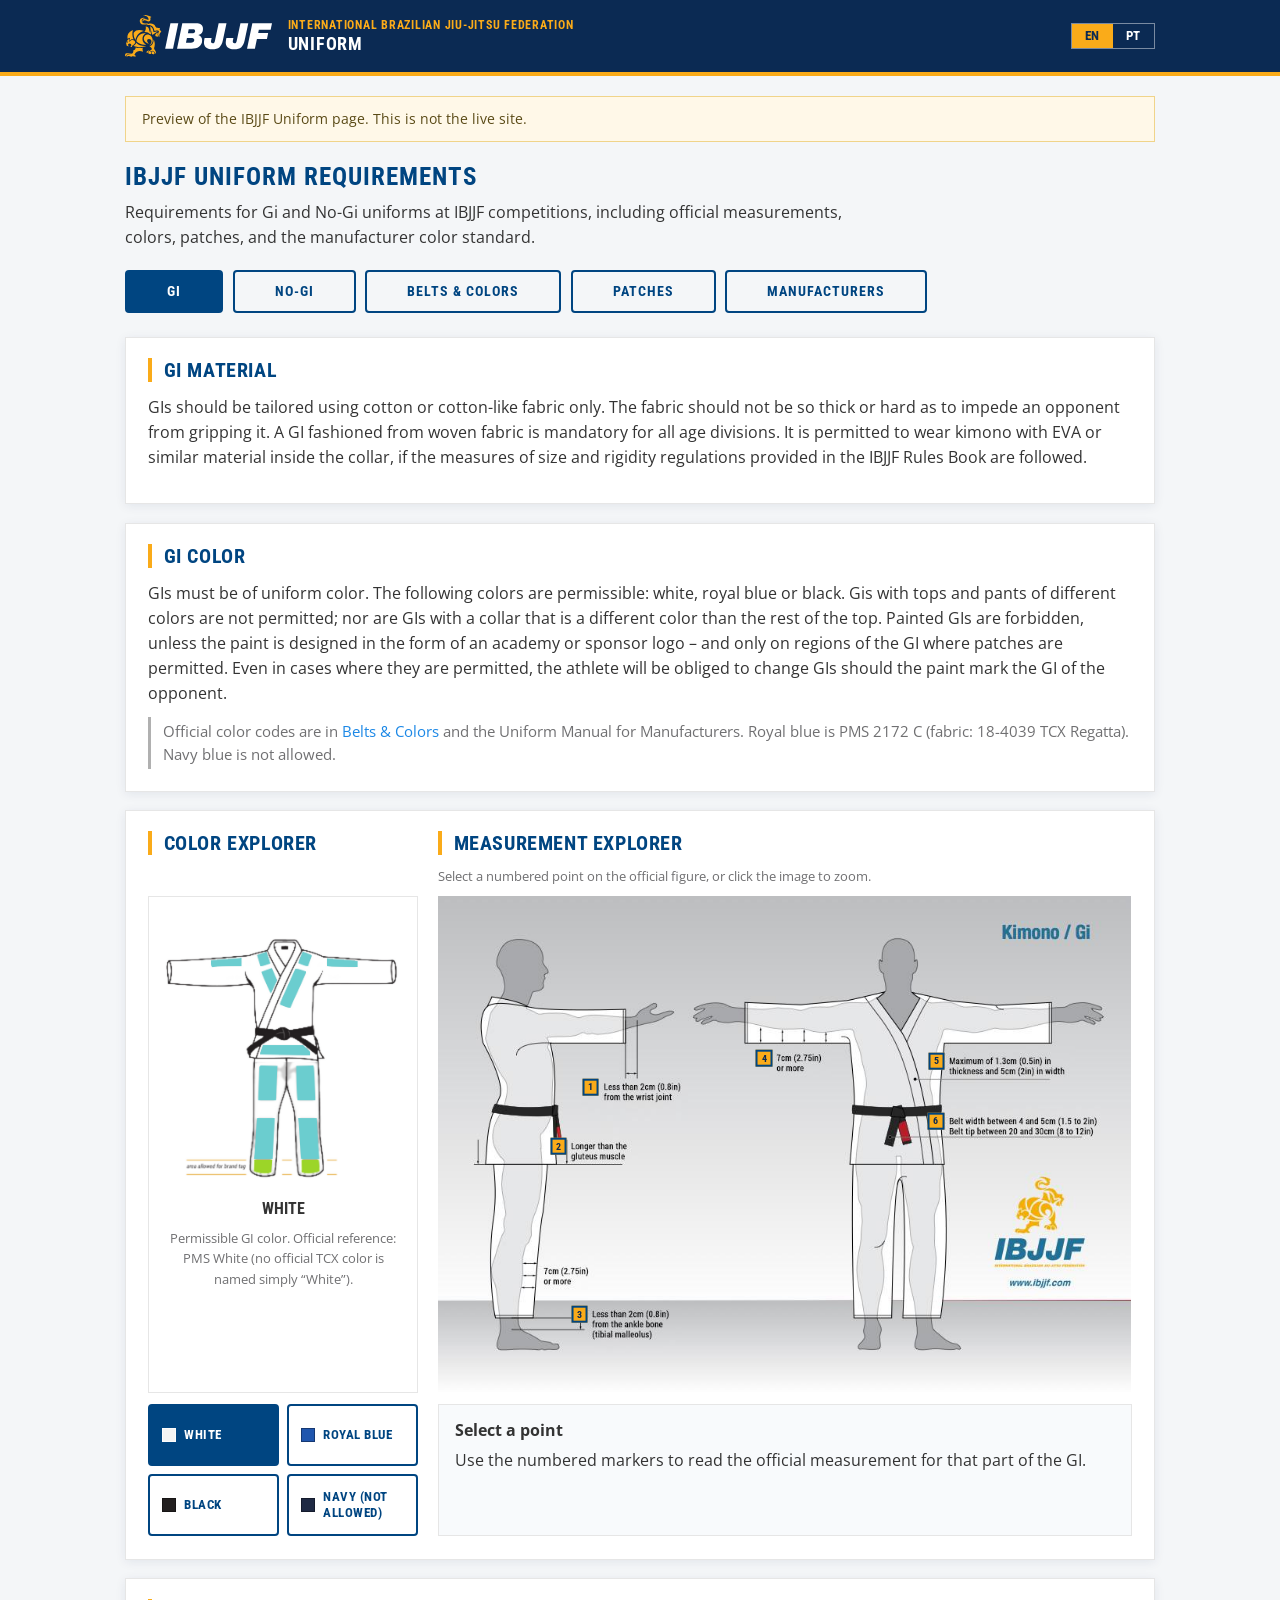
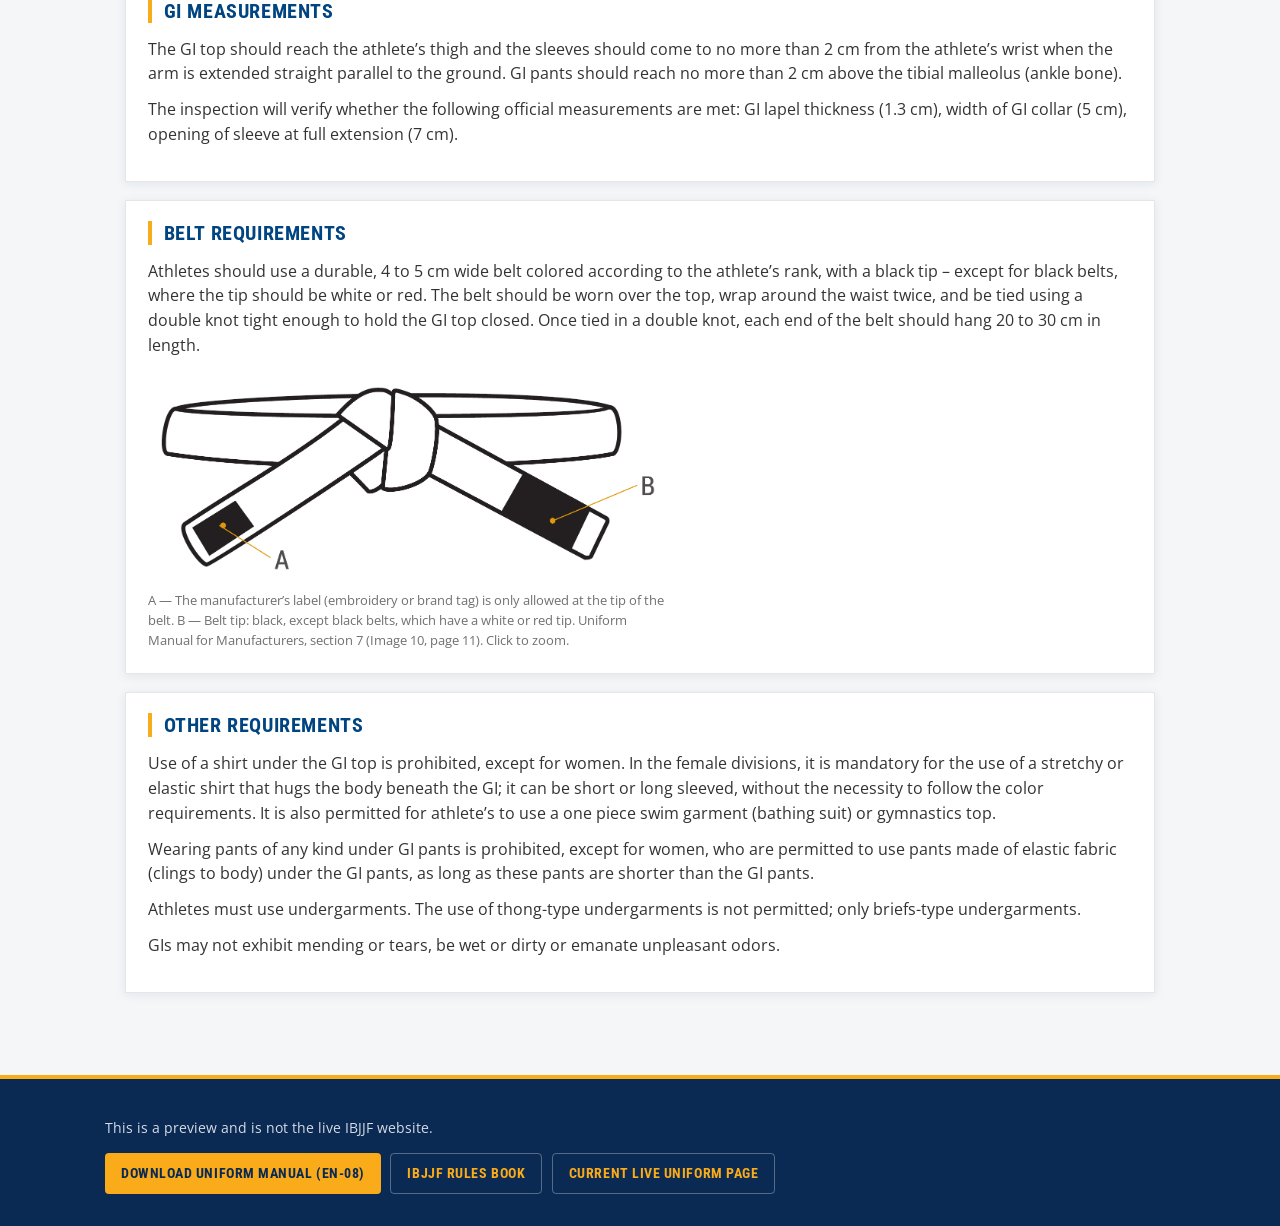
==== commit d7714efc: "Gi color explorer: top-align preview so the figure stays in the same place for every color" ====
--- a/index.html
+++ b/index.html
@@ -7,8 +7,8 @@
   <meta name="description" content="IBJJF Uniform Requirements for Gi and No-Gi competition, including measurements, colors, patches, and the manufacturer color standard.">
   <title>Uniform | IBJJF</title>
   <link rel="alternate" hreflang="pt-BR" href="pt/">
-  <link rel="stylesheet" href="assets/fonts/fonts.css?v=20261117-1515">
-  <link rel="stylesheet" href="assets/css/styles.css?v=20261117-1515">
+  <link rel="stylesheet" href="assets/fonts/fonts.css?v=20261117-1522">
+  <link rel="stylesheet" href="assets/css/styles.css?v=20261117-1522">
 </head>
 <body>
   <a class="skip" href="#main">Skip to content</a>
@@ -16,7 +16,7 @@
   <header class="site-header">
     <div class="header-inner">
       <a class="logo" href="https://ibjjf.com/" title="IBJJF">
-        <img src="assets/img/logo-ibjjf.svg?v=20261117-1515" alt="IBJJF">
+        <img src="assets/img/logo-ibjjf.svg?v=20261117-1522" alt="IBJJF">
       </a>
       <div class="header-brand">
         <span class="org">International Brazilian Jiu-Jitsu Federation</span>
@@ -65,7 +65,7 @@
           <h2>Color explorer</h2>
           <div class="gi-preview" id="gi-preview">
             <div class="gi-color-stage">
-              <img id="gi-color-img" src="assets/img/site/gi-patches-white.png?v=20261117-1515" alt="GI drawing in white." data-zoom="assets/img/site/gi-patches-white.png?v=20261117-1515" tabindex="0">
+              <img id="gi-color-img" src="assets/img/site/gi-patches-white.png?v=20261117-1522" alt="GI drawing in white." data-zoom="assets/img/site/gi-patches-white.png?v=20261117-1522" tabindex="0">
             </div>
             <p id="gi-color-label" style="font-family:var(--font-display);font-weight:700;text-transform:uppercase;margin:.7rem 0 0;">White</p>
             <p id="gi-color-note" class="caption">Permissible GI color. Official reference: PMS White (no official TCX color is named simply “White”).</p>
@@ -82,7 +82,7 @@
           <h2>Measurement explorer</h2>
           <p class="caption">Select a numbered point on the official figure, or click the image to zoom.</p>
           <div class="measure-map">
-            <img src="assets/img/site/gi-measurements.jpg?v=20261117-1515" alt="Official GI measurement figure: sleeve, collar, belt, jacket length and ankle distances." data-zoom="assets/img/site/gi-measurements.jpg?v=20261117-1515" tabindex="0">
+            <img src="assets/img/site/gi-measurements.jpg?v=20261117-1522" alt="Official GI measurement figure: sleeve, collar, belt, jacket length and ankle distances." data-zoom="assets/img/site/gi-measurements.jpg?v=20261117-1522" tabindex="0">
             <button type="button" class="hotspot" style="left:23.90%;top:38.49%;" data-measure="wrist" aria-pressed="false" title="Sleeves at the wrist">1</button>
             <button type="button" class="hotspot" style="left:19.28%;top:50.44%;" data-measure="length" aria-pressed="false" title="Jacket length">2</button>
             <button type="button" class="hotspot" style="left:22.32%;top:84.30%;" data-measure="ankle" aria-pressed="false" title="Pants at the ankle">3</button>
@@ -107,7 +107,7 @@
         <h2>Belt requirements</h2>
         <p class="rule">Athletes should use a durable, 4 to 5 cm wide belt colored according to the athlete’s rank, with a black tip – except for black belts, where the tip should be white or red. The belt should be worn over the top, wrap around the waist twice, and be tied using a double knot tight enough to hold the GI top closed. Once tied in a double knot, each end of the belt should hang 20 to 30 cm in length.</p>
         <figure class="media-fig" style="max-width:520px;margin-top:1rem;">
-          <img src="assets/img/pdf/belt-manual.png?v=20261117-1515" alt="Belt knot diagram: manufacturer label only at the tip (A); black tip with white or red end (B)." data-zoom="assets/img/pdf/belt-manual.png?v=20261117-1515" tabindex="0">
+          <img src="assets/img/pdf/belt-manual.png?v=20261117-1522" alt="Belt knot diagram: manufacturer label only at the tip (A); black tip with white or red end (B)." data-zoom="assets/img/pdf/belt-manual.png?v=20261117-1522" tabindex="0">
           <figcaption class="caption">A — The manufacturer’s label (embroidery or brand tag) is only allowed at the tip of the belt. B — Belt tip: black, except black belts, which have a white or red tip. Uniform Manual for Manufacturers, section 7 (Image 10, page 11). Click to zoom.</figcaption>
         </figure>
       </article>
@@ -148,7 +148,7 @@
         </div>
         <div class="belt-result">
           <figure class="media-fig">
-            <img id="belt-photo" class="belt-photo" src="assets/img/nogi/en_blue.jpg?v=20261117-1515" alt="Example No-Gi rash guard colors for a blue belt" data-zoom="assets/img/nogi/en_blue.jpg?v=20261117-1515" tabindex="0">
+            <img id="belt-photo" class="belt-photo" src="assets/img/nogi/en_blue.jpg?v=20261117-1522" alt="Example No-Gi rash guard colors for a blue belt" data-zoom="assets/img/nogi/en_blue.jpg?v=20261117-1522" tabindex="0">
             <figcaption class="caption">Example photos. Click to zoom. Official color codes are in Belts &amp; Colors.</figcaption>
           </figure>
           <div>
@@ -165,7 +165,7 @@
         <p class="cite">Art. 8.1.16.</p>
         <div class="shorts-row" style="margin-top:1rem;">
           <figure class="media-fig">
-            <img src="assets/img/site/no-gi-garment.jpg?v=20261117-1515" alt="Official No-Gi garment figure, side and back, with shorts-length measurements: must not be longer than the knee; no more than 15 cm above the middle of the knee; kids: at least halfway down the thigh." data-zoom="assets/img/site/no-gi-garment.jpg?v=20261117-1515" tabindex="0">
+            <img src="assets/img/site/no-gi-garment.jpg?v=20261117-1522" alt="Official No-Gi garment figure, side and back, with shorts-length measurements: must not be longer than the knee; no more than 15 cm above the middle of the knee; kids: at least halfway down the thigh." data-zoom="assets/img/site/no-gi-garment.jpg?v=20261117-1522" tabindex="0">
             <figcaption class="caption">Official IBJJF No-Gi figure. Click to zoom.</figcaption>
           </figure>
           <div>
@@ -267,7 +267,7 @@
         <p class="rule">The patch must be 15 cm distance from the edge of the pants.</p>
         <p class="rule">Painted GIs are forbidden, unless the paint is designed in the form of an academy or sponsor logo – and only on regions of the GI where patches are permitted. Even in cases where they are permitted, the athlete will be obliged to change GIs should the paint mark the GI of the opponent.</p>
         <figure class="media-fig" style="margin:1rem auto 0;max-width:820px;text-align:center;">
-          <img src="assets/img/pdf/patches-manual.png?v=20261117-1515" alt="Manufacturer line-art of authorized patch areas, including brand-tag zone at the pants hem and 15 cm distance from the edge of the pants." data-zoom="assets/img/pdf/patches-manual.png?v=20261117-1515" tabindex="0">
+          <img src="assets/img/pdf/patches-manual.png?v=20261117-1522" alt="Manufacturer line-art of authorized patch areas, including brand-tag zone at the pants hem and 15 cm distance from the edge of the pants." data-zoom="assets/img/pdf/patches-manual.png?v=20261117-1522" tabindex="0">
           <figcaption class="caption">Line art from the Uniform Manual for Manufacturers, including the brand-tag area and the 15 cm distance from the edge of the pants. Click to zoom.</figcaption>
         </figure>
       </article>
@@ -281,33 +281,33 @@
         <p class="rule">Rash guards are polyester and spandex. Manufacturers must match the official colour standard on the rash guard’s polyester, by lab dip / approval against the physical standard. Royal blue is PMS 2172 C (fabric: 18-4039 TCX Regatta). Other colours use official Pantone Fashion, Home + Interiors Cotton (TCX) codes. Navy Blue is not allowed. Swatches are approximate; the physical standard is the reference. White remains PMS White (no official TCX colour is named simply “White”).</p>
         <p class="note">Athlete-facing inspection measurements on the Gi tab follow the IBJJF Rules Book and the public Uniform page (lapel thickness 1.3 cm, collar width 5 cm, sleeve opening 7 cm). Construction diagrams below are from the manufacturer manual.</p>
         <p style="margin:1rem 0 0;">
-          <a class="btn btn-gold" href="assets/pdf/IBJJF-manual-uniforme-EN-08-final.pdf?v=20261117-1515">Download Uniform Manual (EN-08)</a>
+          <a class="btn btn-gold" href="assets/pdf/IBJJF-manual-uniforme-EN-08-final.pdf?v=20261117-1522">Download Uniform Manual (EN-08)</a>
         </p>
       </article>
 
       <div class="grid-2">
         <figure class="card media-fig">
-          <img src="assets/img/pdf/gi-measures-manual.png?v=20261117-1515" alt="Manufacturer GI measurement figures, side and front." data-zoom="assets/img/pdf/gi-measures-manual.png?v=20261117-1515" tabindex="0">
+          <img src="assets/img/pdf/gi-measures-manual.png?v=20261117-1522" alt="Manufacturer GI measurement figures, side and front." data-zoom="assets/img/pdf/gi-measures-manual.png?v=20261117-1522" tabindex="0">
           <figcaption class="caption">Measurement figures from the manufacturer manual. Click to zoom.</figcaption>
         </figure>
         <figure class="card media-fig">
-          <img src="assets/img/pdf/reinforcement.png?v=20261117-1515" alt="GI reinforcement construction diagram from the manufacturer manual." data-zoom="assets/img/pdf/reinforcement.png?v=20261117-1515" tabindex="0">
+          <img src="assets/img/pdf/reinforcement.png?v=20261117-1522" alt="GI reinforcement construction diagram from the manufacturer manual." data-zoom="assets/img/pdf/reinforcement.png?v=20261117-1522" tabindex="0">
           <figcaption class="caption">Reinforcement. Click to zoom.</figcaption>
         </figure>
         <figure class="card media-fig">
-          <img src="assets/img/pdf/pants-construction.png?v=20261117-1515" alt="GI pants construction diagram from the manufacturer manual." data-zoom="assets/img/pdf/pants-construction.png?v=20261117-1515" tabindex="0">
+          <img src="assets/img/pdf/pants-construction.png?v=20261117-1522" alt="GI pants construction diagram from the manufacturer manual." data-zoom="assets/img/pdf/pants-construction.png?v=20261117-1522" tabindex="0">
           <figcaption class="caption">Pants construction. Click to zoom.</figcaption>
         </figure>
         <figure class="card media-fig">
-          <img src="assets/img/pdf/label-jacket.png?v=20261117-1515" alt="Required jacket label placement from the manufacturer manual." data-zoom="assets/img/pdf/label-jacket.png?v=20261117-1515" tabindex="0">
+          <img src="assets/img/pdf/label-jacket.png?v=20261117-1522" alt="Required jacket label placement from the manufacturer manual." data-zoom="assets/img/pdf/label-jacket.png?v=20261117-1522" tabindex="0">
           <figcaption class="caption">Jacket label. Click to zoom.</figcaption>
         </figure>
         <figure class="card media-fig">
-          <img src="assets/img/pdf/label-pants.png?v=20261117-1515" alt="Required pants label placement from the manufacturer manual." data-zoom="assets/img/pdf/label-pants.png?v=20261117-1515" tabindex="0">
+          <img src="assets/img/pdf/label-pants.png?v=20261117-1522" alt="Required pants label placement from the manufacturer manual." data-zoom="assets/img/pdf/label-pants.png?v=20261117-1522" tabindex="0">
           <figcaption class="caption">Pants label. Click to zoom.</figcaption>
         </figure>
         <figure class="card media-fig">
-          <img src="assets/img/pdf/belt-manual.png?v=20261117-1515" alt="Belt diagram (Image 10): A is the manufacturer’s label at the tip; B is the belt tip." data-zoom="assets/img/pdf/belt-manual.png?v=20261117-1515" tabindex="0">
+          <img src="assets/img/pdf/belt-manual.png?v=20261117-1522" alt="Belt diagram (Image 10): A is the manufacturer’s label at the tip; B is the belt tip." data-zoom="assets/img/pdf/belt-manual.png?v=20261117-1522" tabindex="0">
           <figcaption class="caption">A — The manufacturer’s label (embroidery or brand tag) is only allowed at the tip of the belt. B — Belt tip: black, except black belts, which have a white or red tip. Uniform Manual for Manufacturers, section 7 (Image 10, page 11). Click to zoom.</figcaption>
         </figure>
       </div>
@@ -318,7 +318,7 @@
     <div class="inner">
       <p>This is a preview and is not the live IBJJF website.</p>
       <div class="downloads">
-        <a class="btn btn-gold" href="assets/pdf/IBJJF-manual-uniforme-EN-08-final.pdf?v=20261117-1515">Download Uniform Manual (EN-08)</a>
+        <a class="btn btn-gold" href="assets/pdf/IBJJF-manual-uniforme-EN-08-final.pdf?v=20261117-1522">Download Uniform Manual (EN-08)</a>
         <a class="btn btn-ghost" href="https://ibjjf.com/books-videos">IBJJF Rules Book</a>
         <a class="btn btn-ghost" href="https://ibjjf.com/uniform">Current live Uniform page</a>
       </div>
@@ -331,6 +331,6 @@
   </div>
 
   <!-- Reviewer-only notes are in REVIEWER-NOTES.md (not linked on the page). -->
-  <script src="assets/js/app.js?v=20261117-1515"></script>
+  <script src="assets/js/app.js?v=20261117-1522"></script>
 </body>
 </html>
--- a/assets/fonts/fonts.css
+++ b/assets/fonts/fonts.css
@@ -5,7 +5,7 @@
   font-weight: 400;
   font-stretch: 100%;
   font-display: swap;
-  src: url(OpenSans-latin-ext.woff2?v=20261117-1515) format('woff2');
+  src: url(OpenSans-latin-ext.woff2?v=20261117-1522) format('woff2');
   unicode-range: U+0100-02BA, U+02BD-02C5, U+02C7-02CC, U+02CE-02D7, U+02DD-02FF, U+0304, U+0308, U+0329, U+1D00-1DBF, U+1E00-1E9F, U+1EF2-1EFF, U+2020, U+20A0-20AB, U+20AD-20C4, U+2113, U+2C60-2C7F, U+A720-A7FF;
 }
 /* latin */
@@ -15,7 +15,7 @@
   font-weight: 400;
   font-stretch: 100%;
   font-display: swap;
-  src: url(OpenSans-latin.woff2?v=20261117-1515) format('woff2');
+  src: url(OpenSans-latin.woff2?v=20261117-1522) format('woff2');
   unicode-range: U+0000-00FF, U+0131, U+0152-0153, U+02BB-02BC, U+02C6, U+02DA, U+02DC, U+0304, U+0308, U+0329, U+2000-206F, U+20AC, U+2122, U+2191, U+2193, U+2212, U+2215, U+FEFF, U+FFFD;
 }
 /* latin-ext */
@@ -25,7 +25,7 @@
   font-weight: 600;
   font-stretch: 100%;
   font-display: swap;
-  src: url(OpenSans-latin-ext.woff2?v=20261117-1515) format('woff2');
+  src: url(OpenSans-latin-ext.woff2?v=20261117-1522) format('woff2');
   unicode-range: U+0100-02BA, U+02BD-02C5, U+02C7-02CC, U+02CE-02D7, U+02DD-02FF, U+0304, U+0308, U+0329, U+1D00-1DBF, U+1E00-1E9F, U+1EF2-1EFF, U+2020, U+20A0-20AB, U+20AD-20C4, U+2113, U+2C60-2C7F, U+A720-A7FF;
 }
 /* latin */
@@ -35,7 +35,7 @@
   font-weight: 600;
   font-stretch: 100%;
   font-display: swap;
-  src: url(OpenSans-latin.woff2?v=20261117-1515) format('woff2');
+  src: url(OpenSans-latin.woff2?v=20261117-1522) format('woff2');
   unicode-range: U+0000-00FF, U+0131, U+0152-0153, U+02BB-02BC, U+02C6, U+02DA, U+02DC, U+0304, U+0308, U+0329, U+2000-206F, U+20AC, U+2122, U+2191, U+2193, U+2212, U+2215, U+FEFF, U+FFFD;
 }
 /* latin-ext */
@@ -45,7 +45,7 @@
   font-weight: 700;
   font-stretch: 100%;
   font-display: swap;
-  src: url(OpenSans-latin-ext.woff2?v=20261117-1515) format('woff2');
+  src: url(OpenSans-latin-ext.woff2?v=20261117-1522) format('woff2');
   unicode-range: U+0100-02BA, U+02BD-02C5, U+02C7-02CC, U+02CE-02D7, U+02DD-02FF, U+0304, U+0308, U+0329, U+1D00-1DBF, U+1E00-1E9F, U+1EF2-1EFF, U+2020, U+20A0-20AB, U+20AD-20C4, U+2113, U+2C60-2C7F, U+A720-A7FF;
 }
 /* latin */
@@ -55,7 +55,7 @@
   font-weight: 700;
   font-stretch: 100%;
   font-display: swap;
-  src: url(OpenSans-latin.woff2?v=20261117-1515) format('woff2');
+  src: url(OpenSans-latin.woff2?v=20261117-1522) format('woff2');
   unicode-range: U+0000-00FF, U+0131, U+0152-0153, U+02BB-02BC, U+02C6, U+02DA, U+02DC, U+0304, U+0308, U+0329, U+2000-206F, U+20AC, U+2122, U+2191, U+2193, U+2212, U+2215, U+FEFF, U+FFFD;
 }
 /* latin-ext */
@@ -64,7 +64,7 @@
   font-style: normal;
   font-weight: 400;
   font-display: swap;
-  src: url(RobotoCondensed-latin-ext.woff2?v=20261117-1515) format('woff2');
+  src: url(RobotoCondensed-latin-ext.woff2?v=20261117-1522) format('woff2');
   unicode-range: U+0100-02BA, U+02BD-02C5, U+02C7-02CC, U+02CE-02D7, U+02DD-02FF, U+0304, U+0308, U+0329, U+1D00-1DBF, U+1E00-1E9F, U+1EF2-1EFF, U+2020, U+20A0-20AB, U+20AD-20C4, U+2113, U+2C60-2C7F, U+A720-A7FF;
 }
 /* latin */
@@ -73,7 +73,7 @@
   font-style: normal;
   font-weight: 400;
   font-display: swap;
-  src: url(RobotoCondensed-latin.woff2?v=20261117-1515) format('woff2');
+  src: url(RobotoCondensed-latin.woff2?v=20261117-1522) format('woff2');
   unicode-range: U+0000-00FF, U+0131, U+0152-0153, U+02BB-02BC, U+02C6, U+02DA, U+02DC, U+0304, U+0308, U+0329, U+2000-206F, U+20AC, U+2122, U+2191, U+2193, U+2212, U+2215, U+FEFF, U+FFFD;
 }
 /* latin-ext */
@@ -82,7 +82,7 @@
   font-style: normal;
   font-weight: 700;
   font-display: swap;
-  src: url(RobotoCondensed-latin-ext.woff2?v=20261117-1515) format('woff2');
+  src: url(RobotoCondensed-latin-ext.woff2?v=20261117-1522) format('woff2');
   unicode-range: U+0100-02BA, U+02BD-02C5, U+02C7-02CC, U+02CE-02D7, U+02DD-02FF, U+0304, U+0308, U+0329, U+1D00-1DBF, U+1E00-1E9F, U+1EF2-1EFF, U+2020, U+20A0-20AB, U+20AD-20C4, U+2113, U+2C60-2C7F, U+A720-A7FF;
 }
 /* latin */
@@ -91,7 +91,7 @@
   font-style: normal;
   font-weight: 700;
   font-display: swap;
-  src: url(RobotoCondensed-latin.woff2?v=20261117-1515) format('woff2');
+  src: url(RobotoCondensed-latin.woff2?v=20261117-1522) format('woff2');
   unicode-range: U+0000-00FF, U+0131, U+0152-0153, U+02BB-02BC, U+02C6, U+02DA, U+02DC, U+0304, U+0308, U+0329, U+2000-206F, U+20AC, U+2122, U+2191, U+2193, U+2212, U+2215, U+FEFF, U+FFFD;
 }
 /* latin-ext */
@@ -100,7 +100,7 @@
   font-style: normal;
   font-weight: 800;
   font-display: swap;
-  src: url(RobotoCondensed-latin-ext.woff2?v=20261117-1515) format('woff2');
+  src: url(RobotoCondensed-latin-ext.woff2?v=20261117-1522) format('woff2');
   unicode-range: U+0100-02BA, U+02BD-02C5, U+02C7-02CC, U+02CE-02D7, U+02DD-02FF, U+0304, U+0308, U+0329, U+1D00-1DBF, U+1E00-1E9F, U+1EF2-1EFF, U+2020, U+20A0-20AB, U+20AD-20C4, U+2113, U+2C60-2C7F, U+A720-A7FF;
 }
 /* latin */
@@ -109,6 +109,6 @@
   font-style: normal;
   font-weight: 800;
   font-display: swap;
-  src: url(RobotoCondensed-latin.woff2?v=20261117-1515) format('woff2');
+  src: url(RobotoCondensed-latin.woff2?v=20261117-1522) format('woff2');
   unicode-range: U+0000-00FF, U+0131, U+0152-0153, U+02BB-02BC, U+02C6, U+02DA, U+02DC, U+0304, U+0308, U+0329, U+2000-206F, U+20AC, U+2122, U+2191, U+2193, U+2212, U+2215, U+FEFF, U+FFFD;
 }
--- a/assets/css/styles.css
+++ b/assets/css/styles.css
@@ -423,7 +423,7 @@
 .measure-explorer > h2 { grid-area: 1 / 2; }
 .measure-explorer > .caption { grid-area: 2 / 2; margin: 0 0 .65rem; }
 .color-explorer > .gi-preview {
-  grid-area: 3 / 1; display: flex; flex-direction: column; justify-content: center;
+  grid-area: 3 / 1; display: flex; flex-direction: column; justify-content: flex-start;
 }
 .color-explorer > .gi-preview svg, .color-explorer > .gi-preview .gi-color-stage { flex: 0 0 auto; }
 .measure-explorer > .measure-map { grid-area: 3 / 2; align-self: start; }
